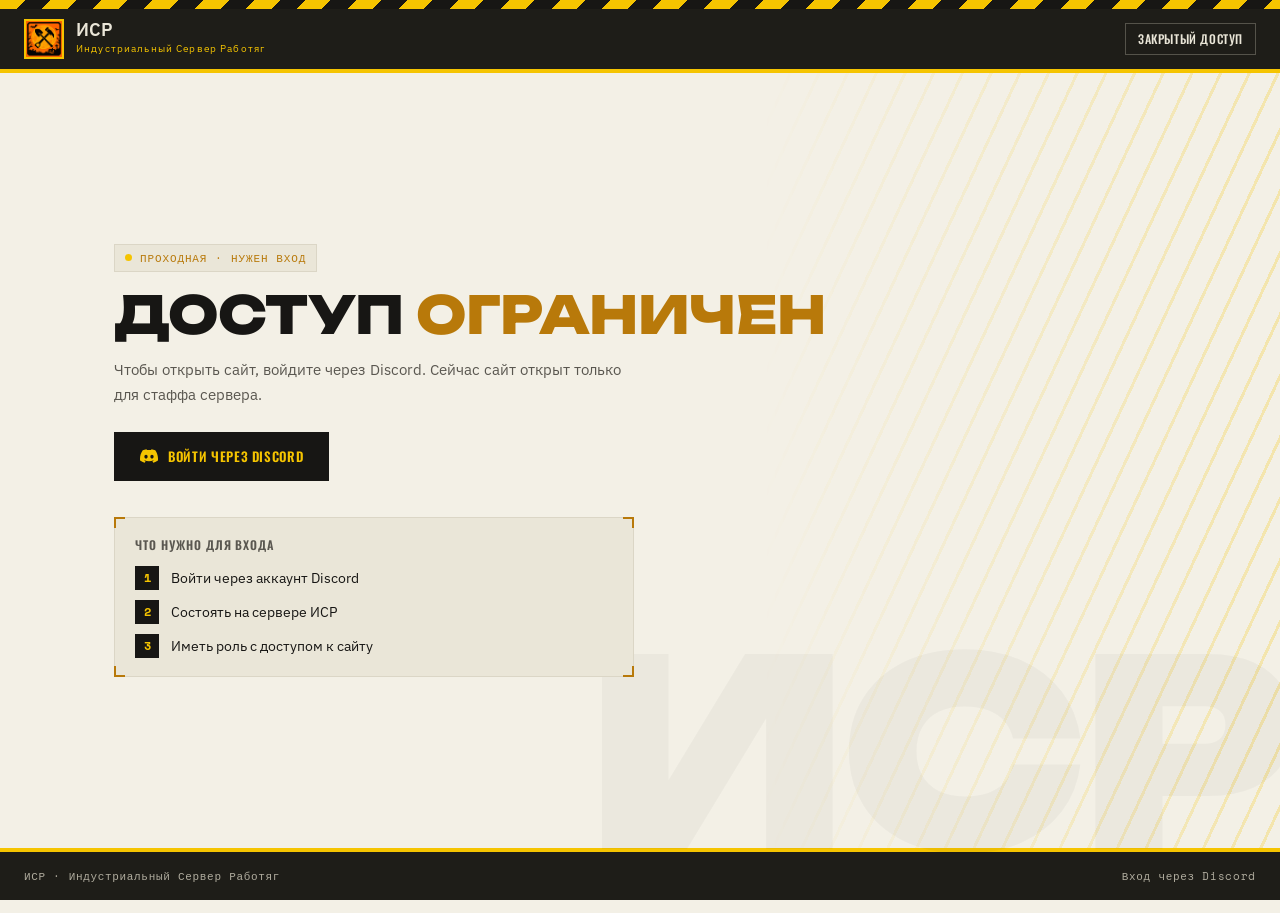
==== index.html @ e84e9414 "Add files via upload" ====
<!DOCTYPE html>
<html lang="ru">
<head>
<meta charset="UTF-8">
<script src="/isr-gate.js"></script> 
<meta name="viewport" content="width=device-width, initial-scale=1.0, maximum-scale=1.0">
<title>ИСР — Индустриальный Сервер Работяг</title>
<link id="favicon" rel="icon" type="image/png">
<link rel="icon" type="image/png" href="icon.png">
<meta name="description" content="ИСР — виртуальное государство в Discord: свои законы, ранги и круглосуточная модерация.">
<meta name="theme-color" content="#FFFF00">
<meta property="og:type" content="website">
<meta property="og:site_name" content="ИСР — Индустриальный Сервер Работяг">
<meta property="og:title" content="ИСР — Индустриальный Сервер Работяг">
<meta property="og:description" content="Виртуальное государство в Discord: свои законы, ранги и круглосуточная модерация.">
<meta property="og:image" content="https://isr.c6t.ru/og-image.png">
<meta property="og:image:width" content="1200">
<meta property="og:image:height" content="630">
<meta property="og:url" content="https://isr.c6t.ru/">
<meta property="og:locale" content="ru_RU">
<meta name="twitter:card" content="summary_large_image">
<meta name="twitter:title" content="ИСР — Индустриальный Сервер Работяг">
<meta name="twitter:description" content="Виртуальное государство в Discord: свои законы, ранги и круглосуточная модерация.">
<meta name="twitter:image" content="https://isr.c6t.ru/og-image.png">
<link rel="preconnect" href="https://fonts.googleapis.com">
<link rel="preconnect" href="https://fonts.gstatic.com" crossorigin>
<link href="https://fonts.googleapis.com/css2?family=Unbounded:wght@500;700;800;900&family=Oswald:wght@400;500;600;700&family=IBM+Plex+Sans:wght@400;500;600&family=Space+Mono:wght@400;700&display=swap" rel="stylesheet">
<link rel="stylesheet" href="/css/halloween.css">
<style>
:root {
  --paper: #F3F0E6;
  --paper-2: #EAE6D8;
  --ink: #171614;
  --ink-soft: #5A5750;
  --yellow: #F5C400;
  --yellow-deep: #B8790A;
  --steel: #1E1D18;
  --steel-2: #2B2A23;
  --line: #DBD6C6;
  --line-strong: #171614;
  --steel-text: #EAE6D8;
  --steel-text-dim: #B0AC9E;
  --accent: #F5C400;
  --accent-deep: #B8790A;
  --radius: 0px;
  --font-ui: 'IBM Plex Sans', sans-serif;
}

/* ===== CUSTOM SCROLLBAR ===== */
html {
  scrollbar-width: thin;
  scrollbar-color: var(--yellow) var(--paper-2);
}
::-webkit-scrollbar {
  width: 10px;
  height: 10px;
}
::-webkit-scrollbar-track {
  background: var(--paper-2);
}
::-webkit-scrollbar-thumb {
  background-color: var(--yellow);
  border: 2px solid var(--paper-2);
  border-radius: 999px;
}
::-webkit-scrollbar-thumb:hover {
  background-color: var(--yellow-deep);
}
::-webkit-scrollbar-corner {
  background: var(--paper-2);
}

/* ===== BUILT-IN THEMES ===== */
[data-theme="dark"] {
  --paper: #18170F;
  --paper-2: #211F16;
  --ink: #EDEAE0;
  --ink-soft: #A19C8F;
  --line: #33312A;
  --line-strong: #3D3A30;
}
[data-theme="midnight"] {
  --paper: #0D1117;
  --paper-2: #161B22;
  --ink: #E6EDF3;
  --ink-soft: #8B949E;
  --yellow: #58A6FF;
  --yellow-deep: #1F6FEB;
  --steel: #010409;
  --steel-2: #0D1117;
  --line: #21262D;
  --line-strong: #30363D;
  --steel-text: #E6EDF3;
  --steel-text-dim: #8B949E;
  --accent: #58A6FF;
  --accent-deep: #1F6FEB;
}
[data-theme="forest"] {
  --paper: #F0F4EE;
  --paper-2: #E3EBE0;
  --ink: #1C2B1A;
  --ink-soft: #4A6741;
  --yellow: #6BAE4F;
  --yellow-deep: #3D7A2E;
  --steel: #1C2B1A;
  --steel-2: #243522;
  --line: #C5D9BF;
  --line-strong: #1C2B1A;
  --steel-text: #E8F0E5;
  --steel-text-dim: #9AB892;
  --accent: #6BAE4F;
  --accent-deep: #3D7A2E;
}
[data-theme="rose"] {
  --paper: #FFF5F7;
  --paper-2: #FFE8ED;
  --ink: #2D1A1E;
  --ink-soft: #7A4A53;
  --yellow: #E8547A;
  --yellow-deep: #C0395A;
  --steel: #2D1A1E;
  --steel-2: #3D2228;
  --line: #F5C5CF;
  --line-strong: #2D1A1E;
  --steel-text: #FFE8ED;
  --steel-text-dim: #D4A0AA;
  --accent: #E8547A;
  --accent-deep: #C0395A;
}
[data-theme="slate"] {
  --paper: #F8F9FA;
  --paper-2: #E9ECEF;
  --ink: #212529;
  --ink-soft: #6C757D;
  --yellow: #6C63FF;
  --yellow-deep: #4B42D6;
  --steel: #212529;
  --steel-2: #343A40;
  --line: #DEE2E6;
  --line-strong: #212529;
  --steel-text: #F8F9FA;
  --steel-text-dim: #ADB5BD;
  --accent: #6C63FF;
  --accent-deep: #4B42D6;
}

* { box-sizing: border-box; }
html { scroll-behavior: smooth; }
body {
  margin: 0;
  background: var(--paper);
  color: var(--ink);
  font-family: var(--font-ui);
  -webkit-font-smoothing: antialiased;
  overflow-x: hidden;
  position: relative;
  transition: background-color .25s, color .25s;
}
body::after {
  content: "";
  position: fixed; inset: 0;
  z-index: -1; pointer-events: none;
  opacity: 0.05; mix-blend-mode: multiply;
  background-image: url("data:image/svg+xml,%3Csvg xmlns='http://www.w3.org/2000/svg' width='120' height='120'%3E%3Cfilter id='n'%3E%3CfeTurbulence type='fractalNoise' baseFrequency='0.85' numOctaves='2' stitchTiles='stitch'/%3E%3CfeColorMatrix type='saturate' values='0'/%3E%3C/filter%3E%3Crect width='100%25' height='100%25' filter='url(%23n)'/%3E%3C/svg%3E");
  background-size: 120px 120px;
}
#bgShapesLayer {
  position: fixed; inset: 0;
  z-index: -2; pointer-events: none;
  overflow: hidden;
}
#bgShapesLayer svg { position:absolute; inset:0; width:100%; height:100%; }
h1,h2,h3,.disp { font-family: 'Oswald', sans-serif; text-transform: uppercase; letter-spacing: .02em; margin: 0; }
.mono { font-family: 'Space Mono', monospace; }
.display-font { font-family: 'Unbounded', sans-serif !important; font-weight: 800; letter-spacing: -.01em; }
.ic { width:16px;height:16px;stroke:currentColor;fill:none;stroke-width:1.8;stroke-linecap:round;stroke-linejoin:round;vertical-align:-3px;flex-shrink:0; }
.ic-lg { width:22px;height:22px;vertical-align:-6px; }
.ic-sm { width:13px;height:13px;vertical-align:-2px;opacity:.85; }

/* ===== TRANSITIONS ===== */
header.top, .btn, .console-panel, .settings-panel, .chgroup, .staff-card, .law-row, .tl-item, .update-card, .ch-row {
  transition: background-color .25s, color .25s, border-color .25s;
}

/* ===== PROGRESS ===== */
.progress-track { position:fixed;top:0;left:0;right:0;height:3px;background:var(--paper-2);z-index:600; }
.progress-fill { height:100%;width:0%;background:var(--yellow-deep);transition:width .08s linear; }
body { padding-top: 3px; }
/* Футер всегда прижат к низу окна: на коротких страницах или при уменьшении масштаба
   браузера контент растягивается, а не оставляет пустоту под футером. */
body { display:flex; flex-direction:column; min-height:100vh; min-height:100dvh; }
body > main { flex:1 0 auto; width:100%; }
body > footer { flex-shrink:0; }

/* ===== STRIPE ===== */
.stripe { height:9px;background:repeating-linear-gradient(135deg,var(--yellow) 0 18px,var(--ink) 18px 36px); }

/* ===== HEADER ===== */
header.top {
  position: sticky; top: 0; z-index: 500;
  background: var(--steel);
  color: var(--steel-text);
  padding: 0 24px;
  display: flex;
  align-items: center;
  justify-content: space-between;
  gap: 16px;
  border-bottom: 4px solid var(--yellow);
  height: 64px;
}
.brand { display:flex;align-items:center;gap:12px;cursor:pointer;flex-shrink:0; }
.plate { width:40px;height:40px;border:2px solid var(--yellow);border-radius:var(--radius);overflow:hidden;flex-shrink:0;background:var(--ink); }
.plate img { width:100%;height:100%;object-fit:cover;display:block; }
.brand-text .name { font-size:18px;font-weight:600;line-height:1; }
.brand-text .sub { font-size:9.5px;color:var(--yellow);letter-spacing:.12em;margin-top:3px; }

.top-right { display:flex;align-items:center;gap:12px;flex-shrink:0; }
@media (max-width:1500px) and (min-width:769px) {
  header.top { padding:0 14px; gap:10px; }
  .top-right { gap:8px; }
  header.top nav.tabs { gap:0; }
  header.top nav.tabs button { padding:8px 6px; letter-spacing:.02em; font-size:11px; }
  header.top nav.tabs button::after { left:6px; right:6px; }
  header.top .btn-join-top { padding:9px 10px; }
}
@media (max-width:1330px) and (min-width:769px) {
  header.top .brand-text .sub { display:none; }
}
@media (max-width:1120px) and (min-width:769px) {
  header.top nav.tabs button { padding:8px 5px; font-size:11px; letter-spacing:.02em; }
  header.top .gear-btn, header.top .more-dropdown { display:none; }
}

nav.tabs { display:flex;gap:2px; }
nav.tabs button {
  position: relative;
  font-family: 'Oswald', sans-serif; text-transform: uppercase; letter-spacing: .05em;
  font-size: 12px; font-weight: 500;
  background: transparent; border: none;
  color: var(--steel-text-dim);
  padding: 8px 10px; cursor: pointer;
  transition: color .15s; white-space: nowrap;
}
nav.tabs button::after {
  content:"";position:absolute;left:10px;right:10px;bottom:2px;height:2px;
  background:var(--yellow);transform:scaleX(0);transform-origin:left;transition:transform .2s ease;
}
nav.tabs button:hover { color:var(--steel-text); }
nav.tabs button:hover::after { transform:scaleX(.4); }
nav.tabs button.active { color:var(--yellow); }
nav.tabs button.active::after { transform:scaleX(1); }

.btn-join-top {
  position:relative;
  font-family:'Oswald',sans-serif;text-transform:uppercase;letter-spacing:.05em;
  font-weight:600;font-size:12px;
  padding:9px 16px;
  background:var(--yellow);color:var(--ink);
  border:2px solid var(--yellow);text-decoration:none;
  white-space:nowrap;overflow:hidden;isolation:isolate;
  transition:color .18s;border-radius:var(--radius);
  flex-shrink:0;
}
.btn-join-top::before {
  content:"";position:absolute;inset:0;
  background:repeating-linear-gradient(135deg,var(--ink) 0 8px,var(--steel-2) 8px 16px);
  transform:translateX(-105%);transition:transform .25s ease;z-index:-1;
}
.btn-join-top:hover { color:var(--yellow); }
.btn-join-top:hover::before { transform:translateX(0); }

.btn-boosty {
  position:relative;
  display:inline-flex;align-items:center;gap:6px;
  font-family:'Oswald',sans-serif;text-transform:uppercase;letter-spacing:.05em;
  font-weight:600;font-size:12px;
  padding:9px 16px;
  background:#F5820A;color:#fff;
  border:2px solid #F5820A;text-decoration:none;
  white-space:nowrap;overflow:hidden;isolation:isolate;
  transition:color .18s,background .18s,border-color .18s;border-radius:var(--radius);
  flex-shrink:0;
}
.btn-boosty:hover { background:#D46E08;border-color:#D46E08; }

/* ===== MOBILE NAV BOTTOM ===== */
.mobile-bottom-nav {
  display: none;
  position: fixed;
  bottom: 0; left: 0; right: 0;
  z-index: 499;
  background: var(--steel);
  border-top: 2px solid var(--yellow);
  padding: 6px 0 max(6px, env(safe-area-inset-bottom));
  flex-direction: row;
  justify-content: space-around;
  align-items: center;
}
.mob-nav-btn {
  display: flex; flex-direction: column; align-items: center; gap: 3px;
  background: transparent; border: none;
  color: var(--steel-text-dim);
  cursor: pointer; padding: 6px 8px;
  font-family: 'Oswald', sans-serif; font-size: 9px; text-transform: uppercase;
  letter-spacing: .04em; transition: color .15s;
  flex: 1; min-width: 0;
}
.mob-nav-btn.active { color: var(--yellow); }
.mob-nav-btn svg { width:20px;height:20px;stroke:currentColor;fill:none;stroke-width:1.8;stroke-linecap:round;stroke-linejoin:round; }

/* ===== MOBILE MENU OVERLAY ===== */
.mobile-menu-overlay {
  display: none;
  position: fixed; inset: 0;
  background: rgba(0,0,0,0.7);
  z-index: 498;
  backdrop-filter: blur(4px);
}
.mobile-menu-overlay.open { display: block; }
.mobile-menu-panel {
  position: fixed;
  bottom: 0; left: 0; right: 0;
  background: var(--steel);
  border-top: 3px solid var(--yellow);
  border-radius: 16px 16px 0 0;
  padding: 12px 0 max(72px, calc(52px + env(safe-area-inset-bottom)));
  z-index: 501;
  transform: translateY(100%);
  transition: transform .3s cubic-bezier(.4,0,.2,1);
  max-height: 85vh;
  max-height: 85dvh;
  overflow-y: auto;
  -webkit-overflow-scrolling: touch;
}
.mobile-menu-panel::-webkit-scrollbar { width: 6px; }
.mobile-menu-panel::-webkit-scrollbar-thumb { background: rgba(255,255,255,.15); border-radius: 3px; }
.mobile-menu-panel.open { transform: translateY(0); }
.mob-menu-handle {
  width: 40px; height: 4px; background: var(--steel-text-dim);
  border-radius: 2px; margin: 0 auto 16px;
  opacity: .4;
  position: sticky; top: 0;
}
.mob-menu-item {
  display: flex; align-items: center; gap: 14px;
  padding: 14px 24px;
  background: transparent; border: none;
  color: var(--steel-text-dim);
  font-family: 'Oswald', sans-serif; font-size: 15px; text-transform: uppercase;
  letter-spacing: .05em; width: 100%; text-align: left;
  cursor: pointer; transition: color .15s, background .15s;
  border-bottom: 1px solid rgba(255,255,255,.06);
}
.mob-menu-item:last-child { border-bottom: none; }
.mob-menu-item:hover, .mob-menu-item.active { color: var(--yellow); background: rgba(255,255,255,.04); }
.mob-menu-item svg { width:18px;height:18px;stroke:currentColor;fill:none;stroke-width:1.8;stroke-linecap:round;stroke-linejoin:round; flex-shrink:0; }

.burger {
  display:none;flex-direction:column;gap:5px;
  background:transparent;border:none;cursor:pointer;padding:8px;
  color: var(--steel-text-dim);
}
.burger span { width:22px;height:2px;background:currentColor;display:block;transition:.2s; }

/* ===== MAIN ===== */
main { max-width:1080px;margin:0 auto;padding:0 24px 100px; }
.page { display:none;position:relative;z-index:0; }
.page.active { display:block;animation:fade .3s ease; }
.page-watermark {
  position:absolute;top:30px;right:-36px;width:320px;height:320px;
  stroke:currentColor;color:var(--ink);fill:none;stroke-width:.35;
  opacity:.04;z-index:-1;pointer-events:none;
}
@keyframes fade { from{opacity:0;transform:translateY(8px)}to{opacity:1;transform:translateY(0)} }

/* ===== REVEAL ===== */
.reveal { opacity:0;transform:translateY(18px);transition:opacity .55s ease,transform .55s ease; }
.reveal.in-view { opacity:1;transform:translateY(0); }

/* ===== HERO ===== */
.hero {
  position:relative;padding:60px 0 40px;
  border-bottom:1px solid var(--line);
  overflow:hidden;
}
.hero::before {
  content:"";position:absolute;top:-9px;right:-24px;
  width:46vw;max-width:500px;height:170%;
  background:repeating-linear-gradient(115deg,var(--yellow) 0 3px,transparent 3px 26px);
  opacity:.25;
  -webkit-mask-image:linear-gradient(to left,black,transparent);
  mask-image:linear-gradient(to left,black,transparent);
  pointer-events:none;z-index:0;
}
.hero > * { position:relative;z-index:1; }
.hero::after {
  content:"ИСР";position:absolute;right:-10px;bottom:-42px;
  font-family:'Unbounded',sans-serif;font-weight:900;
  font-size:min(22vw,260px);line-height:1;letter-spacing:-.03em;
  color:var(--ink);opacity:.025;z-index:0;pointer-events:none;
}
.corner-marks { position:relative; }
.corner-marks::before {
  content:"";position:absolute;inset:-1px;pointer-events:none;
  background:
    linear-gradient(var(--yellow-deep),var(--yellow-deep)) top left/11px 2px no-repeat,
    linear-gradient(var(--yellow-deep),var(--yellow-deep)) top left/2px 11px no-repeat,
    linear-gradient(var(--yellow-deep),var(--yellow-deep)) top right/11px 2px no-repeat,
    linear-gradient(var(--yellow-deep),var(--yellow-deep)) top right/2px 11px no-repeat,
    linear-gradient(var(--yellow-deep),var(--yellow-deep)) bottom left/11px 2px no-repeat,
    linear-gradient(var(--yellow-deep),var(--yellow-deep)) bottom left/2px 11px no-repeat,
    linear-gradient(var(--yellow-deep),var(--yellow-deep)) bottom right/11px 2px no-repeat,
    linear-gradient(var(--yellow-deep),var(--yellow-deep)) bottom right/2px 11px no-repeat;
}
.eyebrow {
  display:inline-flex;align-items:center;gap:8px;
  font-family:'Space Mono',monospace;font-size:11px;letter-spacing:.08em;
  color:var(--yellow-deep);background:var(--paper-2);
  border:1px solid var(--line);padding:5px 10px;margin-bottom:16px;
  border-radius:var(--radius);
}
.eyebrow .dot { width:7px;height:7px;background:var(--yellow);border-radius:50%;animation:pulse 1.8s ease-in-out infinite; }
@keyframes pulse{0%,100%{opacity:1}50%{opacity:.3}}
.hero h1 { font-size:clamp(26px,7vw,60px);line-height:1.02;font-weight:700;color:var(--ink);overflow-wrap:break-word;word-break:break-word;hyphens:auto;max-width:100%; }
.hero h1 span { color:var(--yellow-deep); }
.hero p.lead { font-size:15px;color:var(--ink-soft);max-width:520px;margin:16px 0 24px;line-height:1.65; }
.cta-row { display:flex;gap:12px;flex-wrap:wrap;align-items:center; }
.btn {
  position:relative;font-family:'Oswald',sans-serif;text-transform:uppercase;
  letter-spacing:.05em;font-weight:600;font-size:13px;padding:13px 24px;
  border:2px solid var(--ink);cursor:pointer;text-decoration:none;
  display:inline-block;overflow:hidden;isolation:isolate;
  transition:color .18s,background .18s;border-radius:var(--radius);
}
.btn:active { transform:scale(.98); }
.btn-primary { background:var(--ink);color:var(--yellow); }
.btn-primary::before {
  content:"";position:absolute;inset:0;background:var(--yellow);
  transform:translateY(105%);transition:transform .22s ease;z-index:-1;
}
.btn-primary:hover { color:var(--ink); }
.btn-primary:hover::before { transform:translateY(0); }
.btn-ghost { background:transparent;color:var(--ink); }
.btn-ghost:hover { background:var(--ink);color:var(--paper); }

/* ===== DISCORD LIVE ===== */
.discord-live {
  display:inline-flex;align-items:center;gap:9px;margin-top:18px;
  font-family:'Space Mono',monospace;font-size:12px;color:var(--ink-soft);
  border:1px solid var(--line);background:var(--paper-2);padding:7px 12px;
  border-radius:var(--radius);
}
.live-dot { width:8px;height:8px;border-radius:50%;background:#8b897e;flex-shrink:0; }
.live-dot.on { background:#3BA55D;animation:pulse 1.8s ease-in-out infinite; }

/* ===== FLOORBAR ===== */
.floorbar {
  display:grid;grid-template-columns:repeat(4,1fr);
  border:1px solid var(--line-strong);margin-top:44px;
  border-radius:var(--radius);overflow:hidden;
}
.floorbar div { padding:18px 16px;border-right:1px solid var(--line-strong);transition:background .2s; }
.floorbar div:hover { background:var(--paper-2); }
.floorbar div:last-child { border-right:none; }
.floorbar .num { font-family:'Oswald',sans-serif;font-size:26px;font-weight:600;display:flex;align-items:center;gap:8px; }
.floorbar .lbl { font-size:11px;color:var(--ink-soft);text-transform:uppercase;letter-spacing:.06em;margin-top:4px; }

/* ===== VIDEO BLOCK ===== */
.video-block { margin-top:44px; }
.video-block .eyebrow { margin-bottom:14px; }
.video-frame {
  position:relative;width:100%;padding-top:56.25%;
  border:1px solid var(--line-strong);border-radius:var(--radius);overflow:hidden;
  background:var(--steel);
}
.video-frame iframe {
  position:absolute;inset:0;width:100%;height:100%;border:0;
}

/* ===== ABOUT ===== */
.about { padding:48px 0;border-bottom:1px solid var(--line);display:grid;grid-template-columns:1.1fr 1fr;gap:44px; }
.about h2 { font-size:23px;margin-bottom:14px; }
.about p { color:var(--ink-soft);line-height:1.7;font-size:14px;margin:0 0 10px; }
.checklist { list-style:none;padding:0;margin:0; }
.checklist li {
  display:flex;gap:12px;padding:12px 0;border-top:1px solid var(--line);
  font-size:13px;color:var(--ink-soft);transition:padding-left .18s,color .18s;
}
.checklist li:hover { padding-left:6px;color:var(--ink); }
.checklist li:first-child { border-top:none; }
.checklist b { color:var(--yellow-deep);font-weight:700;min-width:26px;font-family:'Space Mono',monospace; }

/* ===== SECTION HEAD ===== */
.section-head { padding:48px 0 26px; }
.section-head .eyebrow { margin-bottom:14px; }
.section-head h2 { font-size:clamp(26px,4vw,40px); }
.section-head p { color:var(--ink-soft);max-width:580px;margin-top:12px;font-size:14px;line-height:1.6; }

/* ===== TIMELINE ===== */
.tl-item {
  display:grid;grid-template-columns:130px 1fr;gap:20px;
  border-top:1px solid var(--line);padding:22px 0;
}
.tl-item:hover { background:rgba(245,196,0,.06); }
.tl-item:last-child { border-bottom:1px solid var(--line); }
.tl-date { font-family:'Space Mono',monospace;font-size:12px;color:var(--yellow-deep);font-weight:700; }
.tl-item h3 { font-size:16px;font-weight:600;text-transform:none;margin-bottom:6px; }
.tl-item p { font-size:13px;color:var(--ink-soft);line-height:1.7;margin:0; }

/* ===== LAWS ===== */
.law-search-wrap { position:relative;margin:24px 0 6px; }
.law-search-wrap .ic { position:absolute;left:12px;top:50%;transform:translateY(-50%);color:var(--ink-soft); }
.law-search-input {
  width:100%;padding:12px 12px 12px 38px;
  font-family:'Space Mono',monospace;font-size:13px;
  border:1px solid var(--line-strong);background:var(--paper);color:var(--ink);
  border-radius:var(--radius);
}
.law-search-input:focus { outline:none;border-color:var(--yellow-deep); }
.law-search-input::placeholder { color:var(--ink-soft);opacity:.7; }
.law-search-status { font-family:'Space Mono',monospace;font-size:11px;color:var(--ink-soft);margin:6px 2px 0;display:none; }
.codex-desig {
  border:1px solid var(--line-strong);padding:18px 20px;margin:26px 0 36px;
  background:var(--paper-2);border-radius:var(--radius);
}
.codex-desig .t { font-family:'Space Mono',monospace;font-size:12px;font-weight:700;color:var(--ink);margin-bottom:8px; }
.codex-desig ul { list-style:none;margin:0;padding:0;display:grid;grid-template-columns:repeat(auto-fit,minmax(200px,1fr));gap:4px 16px; }
.codex-desig li { font-family:'Space Mono',monospace;font-size:12px;color:var(--ink-soft); }
.codex-desig li b { color:var(--yellow-deep); }
details.codex { border:1px solid var(--line-strong);margin-bottom:12px;transition:border-color .2s;border-radius:var(--radius);overflow:hidden; }
details.codex[open] { border-color:var(--yellow-deep); }
details.codex summary {
  list-style:none;cursor:pointer;padding:16px 20px;
  display:flex;align-items:center;justify-content:space-between;
  background:var(--ink);color:var(--yellow);transition:background .15s;
}
details.codex summary:hover { background:var(--steel-2); }
details.codex summary::-webkit-details-marker { display:none; }
details.codex summary .cx-name { font-family:'Oswald',sans-serif;font-size:15px;letter-spacing:.03em;text-transform:uppercase;font-weight:600; }
details.codex summary .cx-abbr { display:flex;align-items:center;gap:8px;font-family:'Space Mono',monospace;font-size:11px;color:var(--paper-2); }
details.codex summary .chevron { transition:transform .2s;font-family:'Space Mono',monospace;font-size:14px; }
details.codex[open] summary .chevron { transform:rotate(45deg); }
.cx-body { padding:6px 20px 10px; }
.cx-group { padding:14px 0;border-top:1px solid var(--line); }
.cx-group:first-child { border-top:none; }
.cx-group-title { font-family:'Oswald',sans-serif;font-size:12px;letter-spacing:.05em;text-transform:uppercase;color:var(--ink-soft);margin-bottom:8px; }
.law-row { display:grid;grid-template-columns:170px 1fr;gap:12px;padding:7px 8px;font-size:13px;line-height:1.6;transition:background .15s;border-radius:var(--radius); }
.law-row:hover { background:var(--paper-2); }
.law-row .code { font-family:'Space Mono',monospace;color:var(--yellow-deep);font-weight:700;white-space:nowrap; }
.law-row .txt { color:var(--ink-soft); }
.cx-meta { font-family:'Space Mono',monospace;font-size:11px;color:var(--ink-soft);opacity:.8;padding:12px 0 6px;border-top:1px solid var(--line);margin-top:4px; }

/* ===== STAFF ===== */
.staff-grid { display:grid;grid-template-columns:repeat(auto-fit,minmax(220px,1fr));gap:1px;background:var(--line-strong);border:1px solid var(--line-strong);margin-top:10px;border-radius:var(--radius);overflow:hidden; }
.staff-card { background:var(--paper);padding:22px;transition:background .18s,transform .18s; }
.staff-card:hover { background:var(--paper-2);transform:translateY(-2px); }
.staff-top { display:flex;align-items:center;gap:12px;margin-bottom:4px; }
.staff-avatar { width:44px;height:44px;border-radius:var(--radius);display:flex;align-items:center;justify-content:center;font-family:'Oswald',sans-serif;font-weight:600;font-size:15px;flex-shrink:0; }
.staff-rank { display:inline-block;font-family:'Space Mono',monospace;font-size:10px;text-transform:uppercase;letter-spacing:.06em;background:var(--yellow);color:var(--ink);padding:3px 7px;margin-top:12px;border-radius:var(--radius); }
.staff-card h3 { font-size:17px;font-weight:600;text-transform:none; }

/* ===== SUPPORT / SPONSORS ===== */
.support-tiers { display:flex;flex-direction:column;gap:36px;margin-top:10px; }
.support-tier-head { display:flex;align-items:center;gap:10px;margin-bottom:14px; }
.support-tier-head .tier-icon { width:26px;height:26px;flex-shrink:0;display:flex;align-items:center;justify-content:center;border-radius:50%; }
.support-tier-head h3 { font-family:'Oswald',sans-serif;font-size:15px;letter-spacing:.05em;text-transform:uppercase;font-weight:600; }
.support-tier-head .tier-count { font-family:'Space Mono',monospace;font-size:11px;color:var(--ink-soft);margin-left:auto; }
.support-grid { display:grid;grid-template-columns:repeat(auto-fit,minmax(200px,1fr));gap:14px; }

.support-card { position:relative;background:var(--paper);border:1px solid var(--line-strong);border-radius:var(--radius);padding:18px;display:flex;align-items:center;gap:12px;transition:transform .18s,box-shadow .18s,border-color .18s;overflow:hidden; }
.support-card:hover { transform:translateY(-3px); }
.support-avatar { width:42px;height:42px;border-radius:50%;flex-shrink:0;display:flex;align-items:center;justify-content:center;font-family:'Oswald',sans-serif;font-weight:600;font-size:14px;background:var(--paper-2);color:var(--ink);overflow:hidden; }
.support-avatar img { width:100%;height:100%;object-fit:cover;border-radius:50%; }
.support-name { font-size:14px;font-weight:600;line-height:1.3; }
.support-note { font-size:11.5px;color:var(--ink-soft);margin-top:2px;line-height:1.4; }

/* Standart tier: тихо и скромно */
.support-card.tier-standart { border-color:var(--line); }

/* Super tier: чуть заметнее, акцентная рамка */
.support-card.tier-super { border:1.5px solid var(--yellow-deep); background:var(--paper-2); }
.support-card.tier-super .support-avatar { background:var(--yellow-deep);color:var(--paper); }

/* Premium tier: крупнее, золотое сияние, лёгкая анимация */
.support-card.tier-premium {
  border:2px solid var(--yellow);
  background:linear-gradient(135deg,var(--paper) 0%,var(--paper-2) 100%);
  padding:22px;
  box-shadow:0 0 0 3px rgba(245,196,0,.08),0 10px 30px rgba(0,0,0,.12);
}
.support-card.tier-premium::before {
  content:"";position:absolute;inset:0;pointer-events:none;
  background:linear-gradient(115deg,transparent 30%,rgba(245,196,0,.16) 45%,transparent 60%);
  background-size:220% 220%;
  animation:premiumShine 5s ease-in-out infinite;
}
@keyframes premiumShine { 0%,100% { background-position:120% 0; } 50% { background-position:-20% 100%; } }
.support-card.tier-premium .support-avatar { width:50px;height:50px;font-size:16px;background:var(--yellow);color:var(--ink);box-shadow:0 0 0 3px var(--paper),0 0 0 4px var(--yellow-deep); }
.support-card.tier-premium .support-name { font-size:15.5px; }
.support-card.tier-premium .tier-star { position:absolute;top:10px;right:12px;color:var(--yellow-deep);opacity:.55; }

@media (max-width:640px){
  .support-grid { grid-template-columns:1fr 1fr; }
}

/* ===== GALLERY ===== */
.gallery-grid { display:grid;grid-template-columns:repeat(auto-fill,minmax(220px,1fr));gap:14px;margin-top:10px; }
.gallery-item {
  position:relative;border:1px solid var(--line-strong);border-radius:var(--radius);
  overflow:hidden;cursor:pointer;background:var(--paper-2);aspect-ratio:4/3;
  transition:transform .18s,box-shadow .18s;
}
.gallery-item:hover { transform:translateY(-3px);box-shadow:0 10px 24px rgba(0,0,0,.15); }
.gallery-item img { width:100%;height:100%;object-fit:cover;display:block; }
.gallery-item::after {
  content:"";position:absolute;inset:0;
  background:linear-gradient(to top,rgba(0,0,0,.35),transparent 40%);
  opacity:0;transition:opacity .18s;
}
.gallery-item:hover::after { opacity:1; }

.lightbox-overlay {
  display:none;position:fixed;inset:0;z-index:9999;
  background:rgba(10,9,7,.9);align-items:center;justify-content:center;padding:24px;
}
.lightbox-overlay.open { display:flex; }
.lightbox-img { max-width:92vw;max-height:88vh;border:2px solid var(--yellow);border-radius:var(--radius);object-fit:contain; }
.lightbox-close { position:absolute;top:18px;right:22px;background:var(--ink);color:var(--yellow);border:2px solid var(--yellow);width:40px;height:40px;border-radius:50%;font-size:20px;cursor:pointer;display:flex;align-items:center;justify-content:center; }
.lightbox-nav { position:absolute;top:50%;transform:translateY(-50%);background:var(--ink);color:var(--yellow);border:2px solid var(--yellow);width:44px;height:44px;border-radius:50%;font-size:20px;cursor:pointer;display:flex;align-items:center;justify-content:center; }
.lightbox-prev { left:18px; }
.lightbox-next { right:18px; }
@media (max-width:640px){
  .lightbox-nav { width:36px;height:36px;font-size:16px; }
  .lightbox-close { width:34px;height:34px;top:10px;right:10px; }
}

/* ===== CHANNELS ===== */
.chgroup { border:1px solid var(--line-strong);margin-bottom:12px;border-radius:var(--radius);overflow:hidden; }
.chgroup-head { background:var(--ink);color:var(--yellow);padding:14px 20px;font-family:'Oswald',sans-serif;font-size:14px;letter-spacing:.04em;text-transform:uppercase;font-weight:600;display:flex;align-items:center;gap:8px; }
.chgroup-head .idx { font-family:'Space Mono',monospace;font-size:10px;color:var(--paper-2);border:1px solid var(--paper-2);padding:2px 5px; }
.chgroup-count { margin-left:auto;font-family:'Space Mono',monospace;font-size:10px;color:var(--paper-2);opacity:.7; }
.chgroup-desc { padding:10px 20px 0;font-size:13px;color:var(--ink-soft); }
.ch-row { display:grid;grid-template-columns:200px 1fr;gap:12px;padding:11px 20px;border-top:1px solid var(--line);font-size:13px;transition:background .15s; }
.ch-row:hover { background:var(--paper-2); }
.ch-row:first-of-type { border-top:none;margin-top:12px; }
.ch-row .ch-name { display:flex;align-items:center;gap:7px;font-family:'Space Mono',monospace;color:var(--yellow-deep);font-weight:700; }
.ch-row .ch-desc { color:var(--ink-soft);line-height:1.6; }
.chgroup-body { padding-bottom:14px; }
.chgroup-chips { display:flex;flex-wrap:wrap;gap:8px;padding:12px 20px 18px; }
.ch-chip { display:inline-flex;align-items:center;gap:6px;background:var(--paper-2);border:1px solid var(--line-strong);padding:7px 11px;font-family:'Space Mono',monospace;font-size:12px;color:var(--ink-soft);transition:background .15s,color .15s,border-color .15s;border-radius:var(--radius); }
.ch-chip:hover { background:var(--ink);color:var(--yellow);border-color:var(--ink); }

/* ===== UPDATES ===== */
.update-state { font-family:'Space Mono',monospace;font-size:13px;color:var(--ink-soft);padding:28px 0;text-align:center;border:1px dashed var(--line);border-radius:var(--radius); }
.update-card { display:grid;grid-template-columns:140px 1fr;gap:20px;border-top:1px solid var(--line);padding:22px 0;transition:background .18s; }
.update-card:hover { background:rgba(245,196,0,.06); }
.update-card:first-child { border-top:none; }
.update-card:last-child { border-bottom:1px solid var(--line); }
.update-date { font-family:'Space Mono',monospace;font-size:12px;color:var(--yellow-deep);font-weight:700; }
.update-tag { display:inline-block;font-family:'Space Mono',monospace;font-size:10px;text-transform:uppercase;letter-spacing:.06em;background:var(--yellow);color:var(--ink);padding:2px 7px;margin-bottom:8px;border-radius:var(--radius); }
.update-card h3 { font-size:16px;font-weight:600;text-transform:none;margin-bottom:6px; }
.update-card p { font-size:13px;color:var(--ink-soft);line-height:1.7;margin:0;white-space:pre-line; }

/* ===== FOOTER ===== */
footer { background:var(--steel);color:var(--steel-text-dim);padding:40px 24px 0; }
.footer-top { display:flex;justify-content:space-between;align-items:flex-start;flex-wrap:wrap;gap:24px;padding-bottom:30px;border-bottom:1px solid var(--steel-2); }
.footer-brand { display:flex;align-items:center;gap:12px; }
.footer-logo { width:40px;height:40px;border:2px solid var(--yellow);border-radius:var(--radius);overflow:hidden;flex-shrink:0; }
.footer-logo img { width:100%;height:100%;object-fit:cover;display:block; }
.f-brand { font-family:'Oswald',sans-serif;color:var(--steel-text);font-weight:600;letter-spacing:.05em;font-size:14px; }
.f-note { font-family:'Space Mono',monospace;font-size:10.5px;color:#8b897e;margin-top:3px; }
.footer-links { display:flex;gap:20px;flex-wrap:wrap; }
.footer-links button { background:transparent;border:none;color:var(--steel-text-dim);font-family:'Oswald',sans-serif;text-transform:uppercase;letter-spacing:.04em;font-size:12px;cursor:pointer;padding:0;transition:color .15s; }
.footer-links button:hover { color:var(--yellow); }
.footer-bottom { display:flex;justify-content:space-between;align-items:center;flex-wrap:wrap;gap:8px;padding:18px 0;font-family:'Space Mono',monospace;font-size:10px;color:#7d7b71; }

/* ===== SCROLL TOP ===== */
.scroll-top { position:fixed;right:20px;bottom:80px;width:44px;height:44px;background:var(--ink);color:var(--yellow);border:2px solid var(--yellow);cursor:pointer;display:flex;align-items:center;justify-content:center;z-index:400;opacity:0;transform:translateY(12px);pointer-events:none;transition:opacity .25s ease,transform .25s ease,background .15s;border-radius:var(--radius); }
.scroll-top.show { opacity:1;transform:translateY(0);pointer-events:auto; }
.scroll-top:hover { background:var(--yellow);color:var(--ink); }

/* ===== TOASTS ===== */
.toast-stack { position:fixed;left:50%;bottom:80px;transform:translateX(-50%);display:flex;flex-direction:column;gap:8px;z-index:10000;pointer-events:none;align-items:center; }
.toast { background:var(--ink);color:var(--yellow);border:1px solid var(--yellow);font-family:'Space Mono',monospace;font-size:12px;padding:9px 16px;white-space:nowrap;opacity:0;transform:translateY(10px);transition:opacity .25s ease,transform .25s ease;border-radius:var(--radius); }
.toast.show { opacity:1;transform:translateY(0); }

/* ===== CONSOLE ===== */
.console-overlay { position:fixed;inset:0;background:rgba(10,9,7,.82);display:none;align-items:center;justify-content:center;z-index:9999;padding:16px; }
.console-panel { width:min(580px,96vw);height:min(75vh,500px);background:var(--steel);border:2px solid var(--yellow);font-family:'Space Mono',monospace;color:var(--yellow);display:flex;flex-direction:column;position:relative;overflow:hidden;box-shadow:0 0 0 4px rgba(245,196,0,.08),0 20px 60px rgba(0,0,0,.5);animation:consoleIn .18s ease;border-radius:var(--radius); }
@keyframes consoleIn{from{opacity:0;transform:scale(.97)}to{opacity:1;transform:scale(1)}}
.console-scanlines { position:absolute;inset:0;pointer-events:none;z-index:2;background:repeating-linear-gradient(to bottom,rgba(0,0,0,.09) 0 1px,transparent 1px 3px);mix-blend-mode:multiply; }
.console-header { display:flex;align-items:center;justify-content:space-between;padding:11px 14px;border-bottom:1px solid var(--steel-2);flex-shrink:0; }
.console-title { font-size:11px;letter-spacing:.06em;display:flex;align-items:center;gap:8px; }
.console-close { background:transparent;border:none;color:var(--yellow);font-size:20px;line-height:1;cursor:pointer;padding:0 4px; }
.console-output { flex:1;overflow-y:auto;padding:14px;font-size:12px;line-height:1.75; }
.console-output::-webkit-scrollbar { width:6px; }
.console-output::-webkit-scrollbar-thumb { background:var(--steel-2); }
.cline { white-space:pre-wrap;word-break:break-word;margin-bottom:2px; }
.cline.sys { color:var(--steel-text-dim);opacity:.85; }
.cline.cmd { color:var(--steel-text);opacity:.9; }
.cline.cmd::before { content:"work@isr:~$ ";color:var(--yellow-deep); }
.cline.resp { color:var(--yellow);text-shadow:0 0 6px rgba(245,196,0,.25); }
.cline.err { color:#e06b5a; }
.cline.ok { color:#8fd18f; }
.console-input-row { display:flex;align-items:center;gap:8px;padding:10px 14px;border-top:1px solid var(--steel-2);flex-shrink:0; }
.console-prompt { color:var(--yellow-deep);font-size:12px;white-space:nowrap; }
.console-input { flex:1;background:transparent;border:none;outline:none;font-family:'Space Mono',monospace;font-size:12px;color:var(--steel-text);caret-color:var(--yellow); }
.console-input::placeholder { color:var(--steel-text-dim);opacity:.4; }

/* ===== SETTINGS PANEL ===== */
.settings-overlay { position:fixed;inset:0;background:rgba(10,9,7,.72);display:none;align-items:center;justify-content:center;z-index:9999;padding:16px; }
.settings-panel {
  width: min(640px, 96vw);
  max-height: 90vh;
  background: var(--paper);
  border: 2px solid var(--ink);
  display: flex;
  flex-direction: column;
  border-radius: var(--radius);
  overflow: hidden;
}
.settings-header { display:flex;align-items:center;justify-content:space-between;padding:18px 20px;border-bottom:1px solid var(--line);flex-shrink:0; }
.settings-title { font-family:'Oswald',sans-serif;text-transform:uppercase;letter-spacing:.05em;font-weight:600;font-size:15px; }
.settings-close { background:transparent;border:none;color:var(--ink);font-size:20px;cursor:pointer;padding:0 4px; }
.settings-body { overflow-y:auto;padding:20px;flex:1; }
.settings-body::-webkit-scrollbar { width:6px; }
.settings-body::-webkit-scrollbar-thumb { background:var(--line-strong);border-radius:3px; }

.settings-tabs { display:flex;gap:0;border-bottom:2px solid var(--line);margin-bottom:20px; }
.stab { background:transparent;border:none;font-family:'Oswald',sans-serif;text-transform:uppercase;letter-spacing:.04em;font-size:12px;padding:10px 16px;cursor:pointer;color:var(--ink-soft);border-bottom:2px solid transparent;margin-bottom:-2px;transition:color .15s,border-color .15s; }
.stab.active { color:var(--yellow-deep);border-bottom-color:var(--yellow-deep); }
.stab:hover { color:var(--ink); }

.stab-panel { display:none; }
.stab-panel.active { display:block; }

.sg-label { font-family:'Space Mono',monospace;font-size:10px;letter-spacing:.07em;text-transform:uppercase;color:var(--ink-soft);margin:16px 0 8px; }
.sg-label:first-child { margin-top:0; }

/* Preset grid */
.theme-presets { display:grid;grid-template-columns:repeat(auto-fill,minmax(100px,1fr));gap:8px;margin-bottom:4px; }
.theme-preset {
  display:flex;flex-direction:column;align-items:center;gap:6px;
  padding:10px 6px;border:2px solid var(--line);cursor:pointer;
  background:var(--paper-2);transition:border-color .15s,transform .15s;
  border-radius:var(--radius);
}
.theme-preset:hover { border-color:var(--yellow-deep);transform:translateY(-2px); }
.theme-preset.active { border-color:var(--yellow-deep);background:var(--paper); }
.theme-preset .preview { width:48px;height:32px;border-radius:4px;border:1px solid rgba(0,0,0,.1);overflow:hidden;position:relative; }
.theme-preset .preview-bg { position:absolute;inset:0; }
.theme-preset .preview-accent { position:absolute;bottom:0;left:0;right:0;height:8px; }
.theme-preset .preview-text { position:absolute;top:4px;left:4px;width:24px;height:3px;border-radius:1px; }
.theme-preset .pname { font-family:'Space Mono',monospace;font-size:10px;color:var(--ink-soft);text-align:center; }

/* Seg group */
.seg-group { display:flex;border:1px solid var(--line-strong);border-radius:var(--radius);overflow:hidden; }
.seg-btn { flex:1;background:transparent;border:none;border-right:1px solid var(--line-strong);font-family:'Oswald',sans-serif;text-transform:uppercase;letter-spacing:.03em;font-size:12px;font-weight:500;padding:9px 4px;cursor:pointer;color:var(--ink-soft);transition:background .15s,color .15s; }
.seg-btn:last-child { border-right:none; }
.seg-btn:hover { background:var(--paper-2);color:var(--ink); }
.seg-btn.active { background:var(--ink);color:var(--yellow); }

/* Custom theme editor */
.custom-editor { display:flex;flex-direction:column;gap:12px; }
.color-row { display:flex;align-items:center;gap:10px;padding:8px 0;border-bottom:1px solid var(--line); }
.color-row:last-child { border-bottom:none; }
.color-row label { flex:1;font-size:13px;color:var(--ink); }
.color-row .color-desc { font-family:'Space Mono',monospace;font-size:10px;color:var(--ink-soft);flex:1; }
.color-row input[type=color] { width:40px;height:32px;border:2px solid var(--line-strong);background:none;padding:2px;cursor:pointer;border-radius:4px; }
.color-val { font-family:'Space Mono',monospace;font-size:11px;color:var(--ink-soft);width:78px;text-align:right;background:var(--paper-2);border:1px solid var(--line-strong);border-radius:4px;padding:5px 6px;text-transform:uppercase; }
.color-val:focus { outline:none;border-color:var(--yellow-deep);color:var(--ink); }
.color-val.invalid { border-color:#e06b5a; }

/* Sliders */
.slider-row { display:flex;align-items:center;gap:10px;padding:8px 0; }
.slider-row label { flex:1;font-size:13px;color:var(--ink); }
.slider-row input[type=range] { flex:2; }
.slider-row .sv { font-family:'Space Mono',monospace;font-size:11px;color:var(--ink-soft);width:40px;text-align:right; }

/* Font row */
.font-row { display:flex;gap:8px;flex-wrap:wrap;margin-bottom:4px; }
.font-chip { padding:7px 12px;border:1px solid var(--line-strong);background:var(--paper-2);color:var(--ink);cursor:pointer;font-size:13px;transition:border-color .15s,background .15s,color .15s;border-radius:var(--radius); }
.font-chip.active { border-color:var(--yellow-deep);background:var(--paper);color:var(--ink); }
.font-chip:hover { border-color:var(--yellow-deep); }

/* New-updates dot indicator */
.nav-dot-wrap { position:relative;display:inline-flex;align-items:center; }
.nav-dot {
  position:absolute; top:-2px; right:-9px;
  width:7px;height:7px;border-radius:50%;
  background:var(--yellow); box-shadow:0 0 0 2px var(--paper);
}
.mob-menu-item .nav-dot { top:2px; right:auto; left:16px; }
.mob-nav-btn .nav-dot { top:4px; right:calc(50% - 16px); box-shadow:0 0 0 2px var(--steel); }
.update-card.is-new { position:relative; }
.update-card.is-new h3::before {
  content:""; display:inline-block; width:7px;height:7px;border-radius:50%;
  background:var(--yellow); margin-right:8px; vertical-align:middle;
}

/* Shapes-keep confirm modal */
.shapes-confirm-overlay { position:fixed;inset:0;background:rgba(10,9,7,.72);display:none;align-items:center;justify-content:center;z-index:10050;padding:16px; }
.shapes-confirm-overlay.open { display:flex; }
.shapes-confirm-panel {
  width:min(420px,94vw);
  background:var(--paper);
  border:2px solid var(--ink);
  border-radius:var(--radius);
  padding:20px;
}
.shapes-confirm-title { font-family:'Oswald',sans-serif;text-transform:uppercase;letter-spacing:.04em;font-weight:600;font-size:15px;margin-bottom:8px; }
.shapes-confirm-text { font-size:13px;color:var(--ink-soft);line-height:1.5;margin-bottom:16px; }
.shapes-confirm-actions { display:flex;gap:8px;flex-wrap:wrap; }
.shapes-confirm-actions button { flex:1; }

/* Background shapes editor */
.bgfx-canvas-wrap { position:relative;width:100%;aspect-ratio:16/9;background:var(--paper);border:2px solid var(--line-strong);border-radius:var(--radius);overflow:hidden;touch-action:none; }
.bgfx-canvas-wrap svg { width:100%;height:100%;display:block; }
.bgfx-shape { cursor:move; }
.bgfx-shape.selected { outline:none; }
.bgfx-handle { cursor:pointer; }
.bgfx-toolbar { display:flex;gap:8px;flex-wrap:wrap;margin-top:10px; }
.bgfx-list { display:flex;flex-direction:column;gap:6px;margin-top:10px;max-height:160px;overflow-y:auto; }
.bgfx-item { display:flex;align-items:center;gap:8px;padding:7px 10px;border:1px solid var(--line);border-radius:var(--radius);font-family:'Space Mono',monospace;font-size:11px;color:var(--ink-soft); }
.bgfx-item.active { border-color:var(--yellow-deep);color:var(--ink); }
.bgfx-item .bgfx-swatch { width:16px;height:16px;border-radius:3px;border:1px solid rgba(0,0,0,.15);flex-shrink:0; }
.bgfx-item span.bgfx-name { flex:1; }
.bgfx-item button { background:transparent;border:none;color:var(--ink-soft);cursor:pointer;font-size:14px;padding:2px 6px;line-height:1; }
.bgfx-item button:hover { color:#e06b5a; }
.bgfx-props { display:flex;flex-direction:column;gap:10px;margin-top:12px; }
.bgfx-props .slider-row label { flex: 0 0 110px; }
.bgfx-hint { font-family:'Space Mono',monospace;font-size:10.5px;color:var(--ink-soft);margin-top:8px;line-height:1.6; }

/* Saved customs */
.saved-themes { display:flex;flex-direction:column;gap:8px; }
.saved-theme-item { display:flex;align-items:center;gap:10px;padding:10px 12px;border:1px solid var(--line);border-radius:var(--radius);transition:border-color .15s; }
.saved-theme-item:hover { border-color:var(--yellow-deep); }
.saved-theme-swatch { width:28px;height:28px;border-radius:4px;flex-shrink:0;border:1px solid rgba(0,0,0,.1); }
.saved-theme-name { flex:1;font-size:13px;color:var(--ink); }
.saved-theme-actions { display:flex;gap:6px; }
.stt-btn { background:transparent;border:1px solid var(--line-strong);color:var(--ink-soft);font-family:'Space Mono',monospace;font-size:10px;padding:4px 8px;cursor:pointer;border-radius:var(--radius);transition:background .15s,color .15s; }
.stt-btn:hover { background:var(--ink);color:var(--yellow);border-color:var(--ink); }
.stt-btn.danger:hover { background:#e06b5a;color:#fff;border-color:#e06b5a; }

.btn-full { width:100%;justify-content:center;display:flex;align-items:center;gap:8px;margin-top:12px;font-size:13px;padding:11px 20px; }
.btn-outline { background:transparent;border:2px solid var(--ink);color:var(--ink);font-family:'Oswald',sans-serif;text-transform:uppercase;letter-spacing:.04em;font-weight:600;font-size:12px;cursor:pointer;padding:9px 16px;transition:background .15s,color .15s;border-radius:var(--radius); }
.btn-outline:hover { background:var(--ink);color:var(--yellow); }
.btn-danger { background:transparent;border:2px solid #e06b5a;color:#e06b5a;font-family:'Oswald',sans-serif;text-transform:uppercase;letter-spacing:.04em;font-weight:600;font-size:12px;cursor:pointer;padding:9px 16px;transition:background .15s,color .15s;border-radius:var(--radius); }
.btn-danger:hover { background:#e06b5a;color:#fff; }

/* Input text */
.input-text { width:100%;padding:10px 12px;font-family:'IBM Plex Sans',sans-serif;font-size:13px;border:1px solid var(--line-strong);background:var(--paper);color:var(--ink);border-radius:var(--radius);outline:none;transition:border-color .15s; }
.input-text:focus { border-color:var(--yellow-deep); }

/* Preview live box */
.live-preview { border:1px solid var(--line);padding:14px;border-radius:var(--radius);margin:12px 0;background:var(--paper-2);transition:all .2s; }
.lp-header { height:28px;background:var(--ink);border-radius:var(--radius);margin-bottom:8px;display:flex;align-items:center;padding:0 10px;gap:6px; }
.lp-dot { width:6px;height:6px;border-radius:50%;background:var(--yellow); }
.lp-text { width:60px;height:4px;background:var(--yellow);border-radius:2px;opacity:.8; }
.lp-body { display:flex;gap:8px; }
.lp-card { flex:1;background:var(--paper);border:1px solid var(--line);border-radius:var(--radius);padding:8px; }
.lp-card-line { height:3px;background:var(--ink);border-radius:1px;margin-bottom:4px; }
.lp-card-line.accent { background:var(--yellow); }
.lp-card-line.soft { background:var(--ink);opacity:.3; }

/* Gear btn */
.gear-btn { background:rgba(255,255,255,.03);border:1px solid rgba(255,255,255,.06);color:var(--steel-text-dim);cursor:pointer;padding:9px;width:38px;height:38px;border-radius:50%;display:flex;align-items:center;justify-content:center;transition:color .15s,transform .3s,background .18s,border-color .18s; }
.gear-btn:hover { color:var(--yellow);background:rgba(255,255,255,.07);border-color:rgba(255,255,255,.12);transform:rotate(35deg); }

.icon-link-btn { background:rgba(255,255,255,.03);border:1px solid rgba(255,255,255,.06);color:var(--steel-text-dim);cursor:pointer;padding:9px;width:38px;height:38px;border-radius:50%;display:flex;align-items:center;justify-content:center;transition:color .15s,background .18s,border-color .18s;flex-shrink:0;text-decoration:none; }
.icon-link-btn:hover { color:var(--yellow);background:rgba(255,255,255,.07);border-color:rgba(255,255,255,.12); }
.icon-link-btn.icon-youtube { background:#FF0000;border-color:#FF0000;color:#fff; }
.icon-link-btn.icon-youtube:hover { background:#D90000;border-color:#D90000;color:#fff; }

/* ===== MORE DROPDOWN (desktop) ===== */
.more-dropdown { position:relative;flex-shrink:0; }
.more-dropdown-panel {
  position:absolute;top:calc(100% + 10px);right:0;
  background:var(--steel);border:1px solid rgba(255,255,255,.1);
  border-radius:12px;padding:6px;min-width:170px;
  display:flex;flex-direction:column;gap:2px;
  opacity:0;visibility:hidden;transform:translateY(-6px);
  transition:opacity .18s,transform .18s,visibility .18s;
  box-shadow:0 12px 32px rgba(0,0,0,.35);z-index:600;
}
.more-dropdown-panel.open { opacity:1;visibility:visible;transform:translateY(0); }
.more-dropdown-panel a {
  display:flex;align-items:center;gap:10px;
  padding:10px 12px;border-radius:8px;text-decoration:none;
  color:var(--steel-text-dim);font-family:'Oswald',sans-serif;
  font-size:13px;text-transform:uppercase;letter-spacing:.03em;
  transition:background .15s,color .15s;
}
.more-dropdown-panel a:hover { background:rgba(255,255,255,.06);color:var(--steel-text); }
.more-dropdown-panel .ic { width:18px;height:18px; }
#moreDropdownBtn[aria-expanded="true"] { color:var(--yellow);background:rgba(255,255,255,.07);border-color:rgba(255,255,255,.12); }

/* Gesture canvas */
#gestureCanvas { position:fixed;inset:0;z-index:9998;pointer-events:none;display:none; }
/* Spark */
#sparkCanvas { position:fixed;inset:0;z-index:9997;pointer-events:none; }

/* ===== STAGGER ===== */
.stagger > * { opacity:0;transform:translateY(14px);transition:opacity .5s ease,transform .5s ease; }
.stagger.in-view > * { opacity:1;transform:translateY(0); }
.stagger.in-view > *:nth-child(1){transition-delay:.02s}
.stagger.in-view > *:nth-child(2){transition-delay:.07s}
.stagger.in-view > *:nth-child(3){transition-delay:.12s}
.stagger.in-view > *:nth-child(4){transition-delay:.17s}
.stagger.in-view > *:nth-child(5){transition-delay:.22s}
.stagger.in-view > *:nth-child(6){transition-delay:.27s}
.stagger.in-view > *:nth-child(n+7){transition-delay:.32s}

/* ===== RESPONSIVE ===== */
@media (max-width: 900px) {
  .about { grid-template-columns:1fr; }
  .floorbar { grid-template-columns:repeat(2,1fr); }
  .floorbar div:nth-child(2) { border-right:none; }
  .floorbar div { border-bottom:1px solid var(--line-strong); }
  .tl-item { grid-template-columns:1fr; gap:6px; }
  .tl-date { font-size:11px; }
  .law-row { grid-template-columns:1fr; gap:4px; }
  .law-row .code { font-size:11px; }
  .ch-row { grid-template-columns:1fr; gap:4px; }
  .update-card { grid-template-columns:1fr; gap:10px; }
  .update-date { font-size:11px; }
}
@media (max-width: 768px) {
  nav.tabs { display:none; }
  .btn-join-top { display:none; }
  header .btn-boosty { display:none; }
  .gear-btn { display:none; }
  header .icon-link-btn { display:none; }
  .more-dropdown { display:none; }
  .burger { display:flex; }
  .mobile-bottom-nav { display:flex; }
  header.top { padding:0 16px; height:56px; }
  main { padding:0 16px 120px; }
  .brand-text .sub { display:none; }
  .brand-text .name { font-size:16px; }
  .scroll-top { bottom:88px; right:12px; }
  .toast-stack { bottom:88px; }
  .hero { padding:40px 0 32px; }
  .hero::before { display:none; }
  .hero::after { font-size:min(28vw,160px); bottom:-20px; }
  .hero h1 { font-size:clamp(24px,8vw,44px); }
  .hero p.lead { font-size:14px; }
  .section-head { padding:32px 0 18px; }
  .floorbar { margin-top:28px; }
  .floorbar .num { font-size:20px; }
  footer { padding:32px 16px 0; }
  .footer-top { flex-direction:column; }
  .footer-links { display:none; }
  .page-watermark { display:none; }
  .settings-panel { width:100%;max-height:95vh;border-radius:16px 16px 0 0;position:fixed;bottom:0;left:0;right:0;border:none;border-top:3px solid var(--yellow); }
  .settings-overlay { align-items:flex-end;padding:0; }
  .theme-presets { grid-template-columns:repeat(3,1fr); }
}
@media (max-width: 380px) {
  .mob-nav-btn .mob-label { display:none; }
  .mob-nav-btn { padding:8px 4px; }
}

/* Print */
@media print { .mobile-bottom-nav,.scroll-top,.toast-stack,.progress-track,.stripe,footer,.console-overlay,.settings-overlay { display:none!important; } }
@media (prefers-reduced-motion: reduce) { *{animation-duration:.01ms!important;animation-iteration-count:1!important;transition-duration:.01ms!important;scroll-behavior:auto!important} }
/* ===== ПРОФИЛЬ ИГРОКА (/#u/ID) ===== */
.pf-bg { position:fixed; inset:0; z-index:-1; pointer-events:none; overflow:hidden; }
.pf-bg i { position:absolute; inset:-60px; display:block; }
.pf-wrap { position:relative; padding:40px 0 20px; max-width:900px; margin:0 auto; }
.pf-state { background:var(--paper); border:1px solid var(--line-strong); padding:22px; text-align:center; color:var(--ink-soft); }
.pf-card { background:var(--paper); border:2px solid var(--line-strong); box-shadow:0 10px 34px rgba(0,0,0,.18); }
.pf-card[hidden], .pf-state[hidden], .pf-shop[hidden], .pf-editor[hidden], .pf-cols[hidden] { display:none !important; }
.pf-banner { position:relative; height:220px; overflow:hidden; border-bottom:4px solid var(--yellow); background:var(--paper-2); }
.pf-banner img { position:absolute; inset:0; width:100%; height:100%; object-fit:cover; display:block; }
.pf-banner.pf-default { background:repeating-linear-gradient(135deg,var(--yellow) 0 18px,var(--ink) 18px 36px); }
.pf-head { display:flex; align-items:flex-start; gap:12px 18px; flex-wrap:wrap; padding:0 24px 18px; border-bottom:2px solid var(--line-strong); }
.pf-avawrap { position:relative; margin-top:-58px; flex:none; }
.pf-ava { color:var(--pf-on, var(--steel)); width:116px; height:116px; border-radius:50%; border:5px solid var(--paper); background:var(--yellow);
  display:grid; place-items:center; font:700 44px 'Unbounded',sans-serif; overflow:hidden; }
.pf-ava img { width:100%; height:100%; object-fit:cover; display:block; }
.pf-badge { position:absolute; right:-10px; bottom:-4px; width:38px; height:38px; border-radius:50%; border:2px dashed var(--ink-soft);
  background:var(--paper); display:grid; place-items:center; font-size:20px; color:var(--ink-soft); }
.pf-badge.on { border:2px solid var(--yellow); color:var(--ink); }
.pf-ident { flex:1 1 300px; min-width:min(300px,100%); padding-top:14px; }
.pf-ident h2 { font-size:clamp(22px,4.5vw,34px); line-height:1.1; overflow-wrap:anywhere; }
.pf-sub { margin-top:6px; font-size:11px; color:var(--ink-soft); letter-spacing:.05em; overflow-wrap:anywhere; }
.pf-balrow { margin-top:8px; display:flex; gap:8px; align-items:center; flex-wrap:wrap; }
#pfShopBtn { font-size:11px; padding:5px 10px; }
.pf-actions { margin-left:auto; align-self:flex-end; }
.pf-bal { display:inline-flex; flex-direction:column; align-items:flex-start; gap:2px; font:700 13px 'Space Mono',monospace; background:var(--yellow); color:var(--pf-on, var(--steel)); padding:5px 10px; border:1px solid var(--line-strong); }
.pf-bal small { font-weight:400; font-size:11px; opacity:.8; }
.pf-bal.off { background:transparent; color:var(--ink-soft); border-style:dashed; font-weight:400; }
.pf-note { margin-top:8px; font-size:12px; color:#e06b5a; }
.pf-actions { display:flex; gap:8px; flex-wrap:wrap; padding-top:14px; }
.pf-cols { display:grid; grid-template-columns:1fr 1.5fr 1fr; }
.pf-col { padding:16px 20px 22px; min-height:170px; min-width:0; }
.pf-col + .pf-col { border-left:2px solid var(--line-strong); }
.pf-col h3 { font:700 12px 'Space Mono',monospace; letter-spacing:.12em; text-transform:uppercase; color:var(--yellow-deep); margin:0 0 12px; }
.pf-roles { display:flex; flex-wrap:wrap; gap:6px; }
.pf-role { display:inline-flex; align-items:center; gap:6px; padding:2px 9px; border:1px solid var(--line-strong); font-size:12px; border-radius:999px; }
.pf-role i { width:9px; height:9px; border-radius:50%; background:var(--ink-soft); flex:none; }
.pf-desc { font-size:14px; line-height:1.55; white-space:pre-wrap; word-break:break-word; margin:0; }
.pf-empty { color:var(--ink-soft); font-style:italic; }
/* редактор: заменяет три блока */
.pf-editor { padding:18px 22px 22px; }
.pf-editor h3 { font-size:14px; margin:0 0 4px; }
.pf-hint { font-size:12px; color:var(--ink-soft); line-height:1.5; margin:0 0 14px; }
.pf-grid { display:grid; grid-template-columns:repeat(auto-fit,minmax(240px,1fr)); gap:16px 22px; }
.pf-field { margin-bottom:6px; min-width:0; }
.pf-field .pf-lbl { display:block; font:700 11px 'Space Mono',monospace; letter-spacing:.08em; text-transform:uppercase; color:var(--yellow-deep); margin-bottom:6px; }
.pf-field textarea { width:100%; min-height:84px; resize:vertical; font:13px/1.4 'IBM Plex Sans',sans-serif; }
.pf-field input.input-text { width:100%; margin-bottom:6px; font:12px 'Space Mono',monospace; }
.pf-count { font:11px 'Space Mono',monospace; color:var(--ink-soft); text-align:right; }
.pf-radio { display:flex; gap:14px; flex-wrap:wrap; margin-bottom:8px; font-size:13px; }
.pf-radio label, .pf-check { display:flex; align-items:center; gap:6px; cursor:pointer; font-size:13px; }
.pf-grad { display:flex; gap:8px; align-items:center; flex-wrap:wrap; font-size:12px; margin-bottom:6px; }
.pf-grad input[type=color] { width:38px; height:28px; padding:0; border:1px solid var(--line-strong); background:none; cursor:pointer; }
.pf-grad input[type=range] { flex:1; min-width:90px; accent-color:var(--yellow); }
.pf-grad output { font:11px 'Space Mono',monospace; min-width:36px; }
.pf-row { display:flex; gap:8px; flex-wrap:wrap; margin-top:10px; }
.pf-row .btn-outline[disabled] { opacity:.5; cursor:not-allowed; }
.pf-status { font-size:12px; margin-left:4px; align-self:center; }
.pf-status.err { color:#e06b5a; }
/* магазин бейджей (демо) */
.pf-shop { margin-top:18px; background:var(--paper); border:2px solid var(--line-strong); padding:18px 22px 22px; box-shadow:0 10px 34px rgba(0,0,0,.18); }
.pf-shop h3 { font-size:14px; margin:0 0 4px; }
.pf-shop-grid { display:grid; grid-template-columns:repeat(auto-fill,minmax(170px,1fr)); gap:12px; margin-top:12px; }
.pf-item { border:1px solid var(--line-strong); padding:12px; display:flex; flex-direction:column; gap:6px; background:var(--paper-2); }
.pf-item .ic { font-size:30px; line-height:1.25; }
.pf-item .nm { font-weight:700; font-size:14px; }
.pf-item .ds { font-size:12px; color:var(--ink-soft); flex:1; }
.pf-item .pr { font:700 12px 'Space Mono',monospace; }
.pf-item .pr.low { color:#e06b5a; }
.pf-item .row { display:flex; gap:6px; flex-wrap:wrap; }
.pf-item .btn-outline { font-size:11px; padding:6px 9px; }
@media (max-width:760px){
  .pf-cols { grid-template-columns:1fr; }
  .pf-col + .pf-col { border-left:0; border-top:2px solid var(--line-strong); }
  .pf-col { min-height:0; }
}
@media (max-width:640px){
  .pf-banner { height:150px; }
  .pf-head { padding:0 16px 16px; }
  .pf-ava { width:92px; height:92px; font-size:34px; }
  .pf-avawrap { margin-top:-46px; }
  .pf-editor, .pf-shop { padding:16px; }
}

/* ---- этап 2: бейджи, картинки, магазин, админ-панель ---- */
.pf-staff { display:inline-block; margin-left:8px; vertical-align:middle; }
.pf-badge { overflow:hidden; padding:0; }
.pf-badge img, .pf-bd img { width:100%; height:100%; object-fit:cover; display:block; }
.pf-badge.on { border:2px solid var(--yellow); }
.pf-badges { display:flex; flex-wrap:wrap; gap:8px; }
.pf-bd { width:46px; height:46px; border:2px solid var(--line-strong); border-radius:10px; overflow:hidden; background:var(--paper-2); padding:0; position:relative; display:grid; place-items:center; }
button.pf-bd { cursor:pointer; } button.pf-bd:hover { border-color:var(--yellow); }
.pf-bd.eq { border-color:var(--yellow); box-shadow:0 0 0 2px var(--yellow); }
.pf-bd.mod { background:transparent; border-style:dashed; }
.pf-bd-hint { margin-top:10px; font-size:11px; color:var(--ink-soft); }
.pf-upl { display:flex; gap:6px; flex-wrap:wrap; margin-top:6px; }
.pf-upl .btn-outline { font-size:11px; padding:6px 10px; }
.pf-thumb { width:56px; height:56px; border:1px solid var(--line-strong); border-radius:50%; object-fit:cover; display:block; background:var(--paper-2); }
.pf-shop-group { margin:18px 0 4px; font:700 14px 'Unbounded',sans-serif; }
.pf-item { flex-direction:row !important; align-items:flex-start; gap:12px !important; }
.pf-item .pic { width:64px; height:64px; border-radius:12px; overflow:hidden; flex:none; background:var(--paper); }
.pf-item .pic img { width:100%; height:100%; object-fit:cover; display:block; }
.pf-item .info { display:flex; flex-direction:column; gap:5px; min-width:0; flex:1; }
.pf-item .nm { display:flex; gap:6px; align-items:center; flex-wrap:wrap; }
.pf-shop-grid { grid-template-columns:repeat(auto-fill,minmax(260px,1fr)) !important; }
.pf-tag { font:700 10px 'Space Mono',monospace; padding:2px 7px; border-radius:999px; background:var(--paper); border:1px solid var(--line-strong); }
.pf-r-rare { color:#4f9dff; } .pf-r-epic { color:#ff8a3d; } .pf-r-legendary { color:#b57cff; }
.pf-item .btn-outline[disabled] { opacity:.55; cursor:default; }
/* админ-панель */
.ad-wrap { max-width:960px; margin:0 auto; padding:40px 0 30px; }
.ad-box { background:var(--paper); border:2px solid var(--line-strong); box-shadow:0 10px 34px rgba(0,0,0,.18); padding:20px 22px 24px; }
.ad-box h2 { font-size:22px; display:flex; gap:8px; align-items:center; }
.ad-tabs { display:flex; gap:6px; flex-wrap:wrap; margin:14px 0; border-bottom:2px solid var(--line-strong); padding-bottom:10px; }
.ad-tabs button { font:700 12px 'Space Mono',monospace; letter-spacing:.08em; text-transform:uppercase; padding:8px 14px; background:transparent; color:var(--ink); border:1px solid var(--line-strong); cursor:pointer; }
.ad-tabs button.on { background:var(--yellow); color:var(--steel); border-color:var(--yellow); }
.ad-row { display:flex; gap:8px; flex-wrap:wrap; align-items:center; margin:8px 0; }
.ad-row input.input-text, .ad-row select { font:12px 'Space Mono',monospace; min-width:0; }
.ad-row input.grow { flex:1; min-width:160px; }
.ad-card { border:1px solid var(--line-strong); padding:14px; margin-top:12px; background:var(--paper-2); }
.ad-card h3 { font-size:15px; margin:0 0 4px; }
.ad-meta { font-size:12px; color:var(--ink-soft); word-break:break-all; }
.ad-sec { margin-top:14px; padding-top:12px; border-top:1px dashed var(--line-strong); }
.ad-sec > b { display:block; font:700 11px 'Space Mono',monospace; letter-spacing:.1em; text-transform:uppercase; color:var(--yellow-deep); margin-bottom:6px; }
.ad-imgs { display:flex; gap:16px; flex-wrap:wrap; }
.ad-img { display:flex; flex-direction:column; gap:4px; align-items:flex-start; font-size:12px; }
.ad-img img { max-width:150px; max-height:70px; border:1px solid var(--line-strong); object-fit:cover; display:block; }
.ad-danger { color:#e06b5a !important; border-color:#e06b5a !important; }
.ad-table { width:100%; border-collapse:collapse; font-size:13px; }
.ad-table th, .ad-table td { text-align:left; padding:8px 6px; border-bottom:1px solid var(--line-strong); vertical-align:middle; }
.ad-table th { font:700 11px 'Space Mono',monospace; letter-spacing:.08em; text-transform:uppercase; color:var(--ink-soft); }
.ad-table input[type=number] { width:100px; font:12px 'Space Mono',monospace; }
.ad-table img { width:34px; height:34px; border-radius:8px; vertical-align:middle; }
.ad-scroll { overflow-x:auto; }
.ad-card a { color:var(--yellow); }
.ad-row select { max-width:260px; }
#profile, #pfShop { color:var(--ink); }
.pf-colors { display:grid; gap:8px; margin-top:10px; }
.pf-cr { display:flex; align-items:center; gap:8px; font-size:13px; flex-wrap:wrap; }
.pf-cr > span { min-width:150px; }
.pf-cr input[type=color] { width:38px; height:28px; padding:0; border:1px solid var(--line-strong); background:none; cursor:pointer; }
#profile .btn-outline, #pfShop .btn-outline { border-color:var(--yellow); color:var(--yellow); background:transparent; }
#profile .btn-outline:hover:not([disabled]), #pfShop .btn-outline:hover:not([disabled]) { background:var(--yellow); color:var(--pf-on, var(--steel)); }
#profile #pfSave { background:var(--yellow); color:var(--pf-on, var(--steel)); }
#profile .pf-ava, #pfShop .pf-ava { color:var(--pf-on, var(--steel)); }
.pf-modal { position:fixed; inset:0; z-index:3000; background:rgba(0,0,0,.62); display:flex; justify-content:center; align-items:flex-start; padding:4vh 14px; overflow:auto; }
.pf-modal[hidden] { display:none !important; }
.pf-modal-box { position:relative; width:100%; max-width:860px; background:var(--paper); border:2px solid var(--line-strong); border-top:4px solid var(--yellow); box-shadow:0 20px 60px rgba(0,0,0,.5); padding:20px 22px 24px; }
.pf-modal-box h3 { font-size:16px; margin:0 40px 4px 0; }
.pf-modal-x { position:absolute; right:12px; top:12px; width:34px; height:34px; border:1px solid var(--line-strong); background:transparent; color:var(--ink); font-size:16px; cursor:pointer; }
.pf-modal-x:hover { background:var(--yellow); color:var(--pf-on, var(--steel)); }
.ad-list { max-height:360px; overflow:auto; border:1px solid var(--line-strong); margin-top:6px; }
.ad-urow { display:flex; align-items:center; gap:10px; width:100%; text-align:left; padding:8px 12px; border:0; border-bottom:1px solid var(--line-strong); background:transparent; color:var(--ink); cursor:pointer; font:inherit; }
.ad-urow:hover { background:var(--paper-2); }
.ad-urow[hidden] { display:none; }
.ad-uava { width:32px; height:32px; border-radius:50%; overflow:hidden; background:var(--yellow); color:var(--steel); display:grid; place-items:center; font-weight:700; flex:none; }
.ad-uava img { width:100%; height:100%; object-fit:cover; display:block; }
.ad-utxt { display:flex; flex-direction:column; min-width:0; flex:1; }
.ad-utxt small { font:11px 'Space Mono',monospace; color:var(--ink-soft); }
.ad-more { padding:10px; text-align:center; font-size:12px; color:var(--ink-soft); }
.ad-state { text-align:center; color:var(--ink-soft); padding:20px; }
</style>
</head>
<body>

<div id="bgShapesLayer"><svg id="bgShapesRender" viewBox="0 0 640 360" preserveAspectRatio="xMidYMid slice"></svg></div>

<svg style="display:none" aria-hidden="true">
  <symbol id="ic-tools" viewBox="0 0 24 24"><path d="M14.7 6.3a4 4 0 0 0-5.4 5.4L3 18l3 3 6.3-6.3a4 4 0 0 0 5.4-5.4l-2.1 2.1-2-2z"/></symbol>
  <symbol id="ic-archive" viewBox="0 0 24 24"><rect x="3" y="4" width="18" height="4" rx="1"/><path d="M5 8v11a1 1 0 0 0 1 1h12a1 1 0 0 0 1-1V8"/><path d="M10 12h4"/></symbol>
  <symbol id="ic-scale" viewBox="0 0 24 24"><path d="M12 3v18"/><path d="M7 21h10"/><path d="M5 7h6M13 7h6"/><path d="M5 7l-3 6a3 3 0 0 0 6 0z"/><path d="M19 7l-3 6a3 3 0 0 0 6 0z"/></symbol>
  <symbol id="ic-crown" viewBox="0 0 24 24"><path d="M4 18h16"/><path d="M4 18l-1-9 5 4 4-6 4 6 5-4-1 9z"/></symbol>
  <symbol id="ic-grid" viewBox="0 0 24 24"><path d="M4 9h16M4 15h16M9 4v16M15 4v16"/></symbol>
  <symbol id="ic-document" viewBox="0 0 24 24"><rect x="5" y="3" width="14" height="18" rx="1"/><path d="M8 8h8M8 12h8M8 16h5"/></symbol>
  <symbol id="ic-calendar" viewBox="0 0 24 24"><rect x="3" y="5" width="18" height="16" rx="1"/><path d="M3 9h18"/><path d="M8 3v4M16 3v4"/></symbol>
  <symbol id="ic-shield" viewBox="0 0 24 24"><path d="M12 3l7 3v6c0 5-3.5 8-7 9-3.5-1-7-4-7-9V6z"/><path d="M9 12l2 2 4-4"/></symbol>
  <symbol id="ic-flag" viewBox="0 0 24 24"><path d="M5 3v18"/><path d="M5 4h13l-3 4 3 4H5"/></symbol>
  <symbol id="ic-megaphone" viewBox="0 0 24 24"><path d="M3 10v4h3l6 4V6l-6 4z"/><path d="M14 9a4 4 0 0 1 0 6"/></symbol>
  <symbol id="ic-chat" viewBox="0 0 24 24"><path d="M4 5h16v10H8l-4 4z"/></symbol>
  <symbol id="ic-inbox" viewBox="0 0 24 24"><path d="M3 12h5l2 3h4l2-3h5"/><path d="M5 5h14l2 7v7a1 1 0 0 1-1 1H4a1 1 0 0 1-1-1v-7z"/></symbol>
  <symbol id="ic-dots" viewBox="0 0 24 24"><circle cx="6" cy="12" r="1.4"/><circle cx="12" cy="12" r="1.4"/><circle cx="18" cy="12" r="1.4"/></symbol>
  <symbol id="ic-forum" viewBox="0 0 24 24"><rect x="3" y="4" width="12" height="8" rx="2"/><rect x="9" y="12" width="12" height="8" rx="2"/></symbol>
  <symbol id="ic-mic" viewBox="0 0 24 24"><rect x="9" y="2" width="6" height="11" rx="3"/><path d="M5 10a7 7 0 0 0 14 0"/><path d="M12 17v4"/><path d="M8 21h8"/></symbol>
  <symbol id="ic-ban" viewBox="0 0 24 24"><circle cx="12" cy="12" r="9"/><path d="M5.5 5.5l13 13"/></symbol>
  <symbol id="ic-warning" viewBox="0 0 24 24"><path d="M12 3l10 18H2z"/><path d="M12 9v5"/><path d="M12 17h.01"/></symbol>
  <symbol id="ic-gavel" viewBox="0 0 24 24"><path d="M3 21h7"/><path d="M9 15l6-6"/><path d="M13 8l3-3 4 4-3 3z"/><path d="M11 13l2 2"/></symbol>
  <symbol id="ic-clipboard" viewBox="0 0 24 24"><rect x="6" y="4" width="12" height="17" rx="1"/><rect x="9" y="2" width="6" height="4" rx="1"/><path d="M9 11h6M9 15h6"/></symbol>
  <symbol id="ic-scroll" viewBox="0 0 24 24"><rect x="5" y="8" width="14" height="8" rx="1"/><circle cx="5" cy="8" r="2"/><circle cx="19" cy="16" r="2"/></symbol>
  <symbol id="ic-smile" viewBox="0 0 24 24"><circle cx="12" cy="12" r="9"/><path d="M8 14s1.5 2 4 2 4-2 4-2"/><path d="M9 9h.01M15 9h.01"/></symbol>
  <symbol id="ic-brush" viewBox="0 0 24 24"><path d="M18 3l3 3-9 9-4 1 1-4z"/><path d="M8 16l-4 4"/></symbol>
  <symbol id="ic-badge" viewBox="0 0 24 24"><circle cx="12" cy="9" r="5"/><path d="M9 13l-2 8 5-3 5 3-2-8"/></symbol>
  <symbol id="ic-mail" viewBox="0 0 24 24"><rect x="3" y="5" width="18" height="14" rx="2"/><path d="M3 7l9 6 9-6"/></symbol>
  <symbol id="ic-box" viewBox="0 0 24 24"><path d="M3 8l9-5 9 5-9 5-9-5z"/><path d="M3 8v9l9 5 9-5V8"/><path d="M12 13v9"/></symbol>
  <symbol id="ic-person" viewBox="0 0 24 24"><circle cx="12" cy="7" r="3"/><path d="M6 21v-2a6 6 0 0 1 12 0v2"/></symbol>
  <symbol id="ic-tree" viewBox="0 0 24 24"><path d="M12 3l4 6h-2.5l3.5 5h-3l3 5H6l3-5H6l3.5-5H8z"/><path d="M12 19v3"/></symbol>
  <symbol id="ic-axe" viewBox="0 0 24 24"><path d="M5 19l9-9"/><path d="M14 10l3-3a3 3 0 0 1 4 4l-3 3z"/></symbol>
  <symbol id="ic-skull" viewBox="0 0 24 24"><circle cx="12" cy="10" r="7"/><path d="M8 17v2M16 17v2"/><path d="M9 10h.01M15 10h.01"/><path d="M10 14h4"/></symbol>
  <symbol id="ic-target" viewBox="0 0 24 24"><circle cx="12" cy="12" r="7"/><path d="M12 2v4M12 18v4M2 12h4M18 12h4"/></symbol>
  <symbol id="ic-hat" viewBox="0 0 24 24"><path d="M5 17h14"/><path d="M7 17c0-5 2-9 5-9s5 4 5 9"/><path d="M9 8a3 3 0 0 1 6 0"/></symbol>
  <symbol id="ic-burst" viewBox="0 0 24 24"><path d="M12 2l2 6 6-3-3 6 6 2-6 2 3 6-6-3-2 6-2-6-6 3 3-6-6-2 6-2-3-6 6 3z"/></symbol>
  <symbol id="ic-cube" viewBox="0 0 24 24"><path d="M12 3l8 4.5v9L12 21l-8-4.5v-9z"/><path d="M12 12v9"/><path d="M12 12l8-4.5"/><path d="M12 12L4 7.5"/></symbol>
  <symbol id="ic-search" viewBox="0 0 24 24"><circle cx="10" cy="10" r="6"/><path d="M15 15l5 5"/></symbol>
  <symbol id="ic-gear" viewBox="0 0 24 24"><circle cx="12" cy="12" r="3.2"/><path d="M12 2v3M12 19v3M2 12h3M19 12h3M4.9 4.9l2.1 2.1M17 17l2.1 2.1M4.9 19.1l2.1-2.1M17 7l2.1-2.1"/></symbol>
  <symbol id="ic-arrow-up" viewBox="0 0 24 24"><path d="M12 19V5"/><path d="M5 12l7-7 7 7"/></symbol>
  <symbol id="ic-home" viewBox="0 0 24 24"><path d="M3 12L12 3l9 9"/><path d="M5 10v9a1 1 0 0 0 1 1h4v-4h4v4h4a1 1 0 0 0 1-1v-9"/></symbol>
  <symbol id="ic-paint" viewBox="0 0 24 24"><circle cx="17" cy="17" r="3"/><path d="M7 7l10 10"/><path d="M5 9A4 4 0 0 1 9 5l6 6-4 4-6-6z"/></symbol>
  <symbol id="ic-more" viewBox="0 0 24 24"><circle cx="12" cy="5" r="1.5"/><circle cx="12" cy="12" r="1.5"/><circle cx="12" cy="19" r="1.5"/></symbol>
  <symbol id="ic-shuffle" viewBox="0 0 24 24"><path d="M18 4l4 4-4 4"/><path d="M3 8h13a4 4 0 0 1 4 4"/><path d="M18 20l4-4-4-4"/><path d="M3 16h13a4 4 0 0 0 4-4"/></symbol>
  <symbol id="ic-save" viewBox="0 0 24 24"><rect x="3" y="3" width="18" height="18" rx="2"/><path d="M7 3v5h8V3"/><path d="M7 13h10v8H7z"/></symbol>
  <symbol id="ic-trash" viewBox="0 0 24 24"><path d="M3 6h18"/><path d="M8 6V4h8v2"/><path d="M5 6l1 14a2 2 0 0 0 2 2h8a2 2 0 0 0 2-2l1-14"/><path d="M10 11v5M14 11v5"/></symbol>
  <symbol id="ic-youtube" viewBox="0 0 24 24"><rect x="2" y="5" width="20" height="14" rx="4"/><path d="M10 9l5 3-5 3z" fill="currentColor" stroke="none"/></symbol>
</svg>

<div class="progress-track"><div class="progress-fill" id="progressFill"></div></div>
<div class="stripe"></div>

<header class="top">
  <div class="brand" onclick="showPage('home')">
    <div class="plate"><img id="logoImg" alt="Логотип ИСР"></div>
    <div class="brand-text">
      <div class="name display-font">ИСР</div>
      <div class="sub">Индустриальный Сервер Работяг</div>
    </div>
  </div>
  <div class="top-right">
    <nav class="tabs" id="tabs">
      <button data-page="home" class="active">Главная</button>
      <button data-page="history">История сервера</button>
      <button data-page="laws">Законы</button>
      <button data-page="staff">Стафф</button>
      <button data-page="support">Спонсоры</button>
      <button data-page="gallery">Галерея</button>
      <button data-page="updates"><span class="nav-dot-wrap">Обновления<span class="nav-dot" id="dotUpdatesDesktop" hidden></span></span></button>
      <button data-page="announcements"><span class="nav-dot-wrap">Объявления<span class="nav-dot" id="dotAnnounceDesktop" hidden></span></span></button>
    </nav>
    <div class="more-dropdown" id="moreDropdown">
      <button class="icon-link-btn" id="moreDropdownBtn" aria-label="Ещё" aria-haspopup="true" aria-expanded="false"><svg class="ic ic-lg"><use href="#ic-more"/></svg></button>
      <div class="more-dropdown-panel" id="moreDropdownPanel">
        <a href="https://www.youtube.com/@industrialserverrabotyag" target="_blank" rel="noopener"><svg class="ic"><use href="#ic-youtube"/></svg> YouTube</a>
        <a href="https://boosty.to/grechkagb" target="_blank" rel="noopener"><img src="/img/icons/icon_boosty.png" alt="" class="ic" style="border-radius:2px;"> Boosty</a>
      </div>
    </div>
    <a class="btn-join-top" href="https://discord.gg/hwzNAGqSbf" target="_blank" rel="noopener">Вступить в ИСР</a>
    <button class="gear-btn" id="gearBtn" aria-label="Настройки"><svg class="ic ic-lg"><use href="#ic-gear"/></svg></button>
    <button class="burger" id="burgerBtn" aria-label="Меню">
      <span></span><span></span><span></span>
    </button>
  </div>
</header>

<!-- MOBILE MENU OVERLAY -->
<div class="mobile-menu-overlay" id="mobileMenuOverlay"></div>
<div class="mobile-menu-panel" id="mobileMenuPanel">
  <div class="mob-menu-handle"></div>
  <button class="mob-menu-item" data-page="home"><svg><use href="#ic-home"/></svg><span>Главная</span></button>
  <button class="mob-menu-item" data-page="history"><svg><use href="#ic-archive"/></svg><span>История создания</span></button>
  <button class="mob-menu-item" data-page="laws"><svg><use href="#ic-scale"/></svg><span>Законы</span></button>
  <button class="mob-menu-item" data-page="staff"><svg><use href="#ic-crown"/></svg><span>Стафф</span></button>
  <button class="mob-menu-item" data-page="support"><svg><use href="#ic-badge"/></svg><span>Спонсоры</span></button>
  <button class="mob-menu-item" data-page="gallery"><svg><use href="#ic-brush"/></svg><span>Галерея</span></button>
  <button class="mob-menu-item" data-page="updates"><svg><use href="#ic-megaphone"/></svg><span>Обновления</span><span class="nav-dot" id="dotUpdatesMobMenu" hidden></span></button>
  <button class="mob-menu-item" data-page="announcements"><svg><use href="#ic-inbox"/></svg><span>Объявления</span><span class="nav-dot" id="dotAnnounceMobMenu" hidden></span></button>
  <button class="mob-menu-item" id="mobileSettingsBtn" style="color:var(--yellow);"><svg><use href="#ic-gear"/></svg><span>Настройки</span></button>
  <div style="padding:12px 24px;display:flex;flex-direction:column;gap:10px;">
    <a class="btn btn-primary" href="https://discord.gg/hwzNAGqSbf" target="_blank" rel="noopener" style="display:block;text-align:center;">Вступить в ИСР</a>
    <a class="btn-boosty" href="https://boosty.to/grechkagb" target="_blank" rel="noopener" style="display:flex;justify-content:center;"><img src="/img/icons/icon_boosty.png" alt="" class="ic ic-sm" style="vertical-align:-3px;border-radius:2px;"> Boosty</a>
    <a class="btn-outline" href="https://www.youtube.com/@industrialserverrabotyag" target="_blank" rel="noopener" style="display:flex;justify-content:center;align-items:center;gap:8px;text-decoration:none;"><svg class="ic ic-sm"><use href="#ic-youtube"/></svg> YouTube</a>
  </div>
</div>

<!-- MOBILE BOTTOM NAV -->
<nav class="mobile-bottom-nav" id="mobileBottomNav">
  <button class="mob-nav-btn active" data-page="home">
    <svg viewBox="0 0 24 24"><use href="#ic-home"/></svg>
    <span class="mob-label">Главная</span>
  </button>
  <button class="mob-nav-btn" data-page="history">
    <svg viewBox="0 0 24 24"><use href="#ic-archive"/></svg>
    <span class="mob-label">История сервера</span>
  </button>
  <button class="mob-nav-btn" data-page="laws">
    <svg viewBox="0 0 24 24"><use href="#ic-scale"/></svg>
    <span class="mob-label">Законы</span>
  </button>
  <button class="mob-nav-btn" data-page="staff">
    <svg viewBox="0 0 24 24"><use href="#ic-crown"/></svg>
    <span class="mob-label">Стафф</span>
  </button>
  <button class="mob-nav-btn" id="moreNavBtn">
    <svg viewBox="0 0 24 24"><use href="#ic-more"/></svg>
    <span class="mob-label">Ещё</span>
    <span class="nav-dot" id="dotMoreBottomNav" hidden></span>
  </button>
</nav>

<main>
  <!-- HOME -->
  <section class="page active" id="home">
    <div class="hero">
      <div class="eyebrow"><svg class="ic"><use href="#ic-tools"/></svg> <span>ЦЕХ ОТКРЫТ · СМЕНА ИДЁТ</span></div>
      <h1 class="display-font">Индустриальный<br>Сервер<br><span>Работяг.</span></h1>
      <p class="lead">ИСР — это виртуальное государство, созданное на платформе Discord. На сервере действуют свои законы, ранги и многое другое. Круглосуточная модерация судит нарушения по всей строгости закона.</p>
      <div class="cta-row">
        <a class="btn btn-primary" href="https://discord.gg/hwzNAGqSbf" target="_blank" rel="noopener">Вступить в ИСР</a>
        <button class="btn btn-ghost" onclick="showPage('laws')">Читать законы</button>
      </div>
      <div class="discord-live" id="discordLive">
        <span class="live-dot" id="liveDot"></span>
        <span id="discordLiveText">подключение к Discord...</span>
      </div>
      <div class="floorbar corner-marks">
        <div><div class="num"><svg class="ic ic-lg"><use href="#ic-document"/></svg> <span class="count-up" data-target="4" data-pad="2">00</span></div><div class="lbl">свода законов</div></div>
        <div><div class="num"><svg class="ic ic-lg"><use href="#ic-calendar"/></svg> <span id="daysCount" class="count-up" data-target="0">0</span></div><div class="lbl">дней с основания</div></div>
        <div><div class="num"><svg class="ic ic-lg"><use href="#ic-shield"/></svg> 24/7</div><div class="lbl">модерация без выходных</div></div>
        <div><div class="num"><svg class="ic ic-lg"><use href="#ic-flag"/></svg> <span class="count-up" data-target="1">0</span></div><div class="lbl">союз (-а)</div></div>
      </div>
      <div class="video-block reveal">
        <div class="eyebrow"><svg class="ic"><use href="#ic-youtube"/></svg> <span>ВИДЕО ИСР</span></div>
        <div class="video-frame">
          <iframe src="https://www.youtube.com/embed/ta-_B-RJ0sc" title="ИСР" frameborder="0" allow="accelerometer; autoplay; clipboard-write; encrypted-media; gyroscope; picture-in-picture; web-share" allowfullscreen loading="lazy"></iframe>
        </div>
      </div>
    </div>
    <div class="about">
      <div class="reveal">
        <h2 class="display-font">Государство в Discord</h2>
        <p>ИСР — не просто сервер, а виртуальное государство со своей системой власти: президент, партии, госдума и полноценный свод законов.</p>
        <p>Каждый участник обязан ознакомиться с законами при вступлении. За порядком следит стафф и круглосуточная модерация.</p>
      </div>
      <ul class="checklist reveal">
        <li><b>01</b> <span>Полноценная система законов: УС, УК, АК, ДК ИСР</span></li>
        <li><b>02</b> <span>Своя политическая система с партиями и выборами</span></li>
        <li><b>03</b> <span>Ранги и роли, за которые можно побороться</span></li>
        <li><b>04</b> <span>Каналы под любые интересы — от чата до форумов</span></li>
      </ul>
    </div>
  </section>

  <!-- HISTORY -->
  <section class="page" id="history">
    <svg class="page-watermark"><use href="#ic-archive"/></svg>
    <div class="section-head reveal">
      <div class="eyebrow"><svg class="ic"><use href="#ic-archive"/></svg> <span>АРХИВ ГОСУДАРСТВА</span></div>
      <h2 class="display-font">История создания</h2>
      <p>От первого сервера без единого закона до государства с партиями, выборами и полным сводом кодексов.</p>
    </div>
    <div class="timeline">
      <div class="tl-item reveal"><div class="tl-date">11.03.2026</div><div><h3>Основание ИСГ</h3><p>Гречка создаёт сервер — на тот момент он назывался ИСГ. Ни законов, ни ролей ещё не существовало.</p></div></div>
      <div class="tl-item reveal"><div class="tl-date">05.04.2026</div><div><h3>Первый свод законов</h3><p>Гречка составляет первые законы ИСГ. Они были сырыми, но стали отправной точкой для будущего кодекса.</p></div></div>
      <div class="tl-item reveal"><div class="tl-date">11.04.2026</div><div><h3>Новая аватарка и символ</h3><p>Гречка создаёт аватарку для ИСР, вместе с ней появляется символ ИСР — лопата и молоток.</p></div></div>
      <div class="tl-item reveal"><div class="tl-date">23.04.2026</div><div><h3>Пропаганда ИСР</h3><p>Из-за маленького актива правительство ИСР решило «промывать мозги» пропагандой. В ИСР пришло более 10 человек.</p></div></div>
      <div class="tl-item reveal"><div class="tl-date">01.05.2026</div><div><h3>Новая система наказаний</h3><p>Гречка создаёт самые первые команды для наказаний, чтобы упростить работу стаффа.</p></div></div>
      <div class="tl-item reveal"><div class="tl-date">Май 2026</div><div><h3>Рост актива и переименование в ИСР</h3><p>Активность на сервере стремительно выросла — законы пересмотрели. Сервер сменил название с ИСГ на ИСР.</p></div></div>
      <div class="tl-item reveal"><div class="tl-date">28.05.2026</div><div><h3>Новая роль для стаффа</h3><p>По просьбе участника создаётся новая стафф-единица — Председатель гос.думы.</p></div></div>
      <div class="tl-item reveal"><div class="tl-date">Конец мая 2026</div><div><h3>Маркировка законов</h3><p>Законы получают систему обозначений по образцу уголовного кодекса — появляется нумерация «УК ИСР».</p></div></div>
      <div class="tl-item reveal"><div class="tl-date">Июнь 2026</div><div><h3>Полная переработка кодекса</h3><p>Гречка и Робокоп начинают масштабную переработку сводов законов и общее улучшение сервера.</p></div></div>
      <div class="tl-item reveal"><div class="tl-date">21.06.2026</div><div><h3>Новая система рангов</h3><p>Гречка создаёт новые команды для выдачи ролей стаффа.</p></div></div>
      <div class="tl-item reveal"><div class="tl-date">Конец июня 2026</div><div><h3>Первые партийные выборы</h3><p>Объявляются выборы с участием двух партий — РосПил и Соц-Дем ИСР.</p></div></div>
      <div class="tl-item reveal"><div class="tl-date">01.07.2026</div><div><h3>Выборы и их последствия</h3><p>Состоялись выборы. Глава партии Соц-Дем ИСР повёл себя неадекватно — получил пожизненный срок в ИСР.</p></div></div>
      <div class="tl-item reveal"><div class="tl-date">С июля 2026</div><div><h3>Правление РосПил</h3><p>После выборов партия РосПил берёт управление сервером в свои руки.</p></div></div>
      <div class="tl-item reveal"><div class="tl-date">10.07.2026</div><div><h3>Лимитированные роли</h3><p>Гречка создаёт лимитированные роли для тех, кто помогал серверу.</p></div></div>
      <div class="tl-item reveal"><div class="tl-date">26.08.2026</div><div><h3>Война</h3><p>Гречка вместе с T.S.M. вступают в войну против врагов.</p></div></div>
      <div class="tl-item reveal"><div class="tl-date">22.10.2026</div><div><h3>Экономика</h3><p>HACKER2912 создаёт экономику сервера.</p></div></div>
    </div>
  </section>

  <!-- LAWS -->
  <section class="page" id="laws">
    <svg class="page-watermark"><use href="#ic-scale"/></svg>
    <div class="section-head reveal">
      <div class="eyebrow"><svg class="ic"><use href="#ic-scale"/></svg> <span>ЗАКОНОДАТЕЛЬСТВО ИСР</span></div>
      <h2 class="display-font">Законы</h2>
      <p>Полный свод законов государства: устав, уголовный, административный и дисциплинарный кодексы.</p>
    </div>
    <div class="law-search-wrap reveal">
      <svg class="ic"><use href="#ic-search"/></svg>
      <input type="text" id="lawSearch" class="law-search-input" placeholder="Найти пункт закона, например «спам» или «УК ИСР 0.7»">
    </div>
    <div class="law-search-status" id="lawSearchStatus"></div>
    <div class="codex-desig reveal corner-marks">
      <div class="t"><svg class="ic"><use href="#ic-document"/></svg> <span>Обозначения</span></div>
      <ul>
        <li><b>ИСР</b> — Индустриальный Сервер Работяг</li>
        <li><b>УС</b> — Устав Сервера</li>
        <li><b>АК</b> — Административный Кодекс</li>
        <li><b>УК</b> — Уголовный Кодекс</li>
        <li><b>ДК</b> — Дисциплинарный Кодекс</li>
      </ul>
    </div>
    <details class="codex reveal" open>
      <summary><span class="cx-name">Уголовный кодекс</span><span class="cx-abbr"><svg class="ic"><use href="#ic-gavel"/></svg>УК ИСР <span class="chevron">+</span></span></summary>
      <div class="cx-body">
        <div class="cx-group">
          <div class="cx-group-title"><svg class="ic"><use href="#ic-warning"/></svg> 0. Общие законы</div>
          <div class="law-row"><div class="code"><svg class="ic ic-sm"><use href="#ic-ban"/></svg> УК ИСР 0.1</div><div class="txt">Запрещена политика в чате, голосовых каналах или других средствах общения на сервере</div></div>
          <div class="law-row"><div class="code"><svg class="ic ic-sm"><use href="#ic-ban"/></svg> УК ИСР 0.2</div><div class="txt">Запрещена реклама в чате, голосовых каналах или других средствах общения на сервере</div></div>
          <div class="law-row"><div class="code"><svg class="ic ic-sm"><use href="#ic-ban"/></svg> УК ИСР 0.3</div><div class="txt">Запрещена порнография в чате, голосовых каналах или других средствах общения на сервере</div></div>
          <div class="law-row"><div class="code"><svg class="ic ic-sm"><use href="#ic-ban"/></svg> УК ИСР 0.4</div><div class="txt">Запрещён нацизм в чате, голосовых каналах или других средствах общения на сервере</div></div>
          <div class="law-row"><div class="code"><svg class="ic ic-sm"><use href="#ic-ban"/></svg> УК ИСР 0.4.1</div><div class="txt">Запрещён фашизм в чате, голосовых каналах или других средствах общения на сервере</div></div>
          <div class="law-row"><div class="code"><svg class="ic ic-sm"><use href="#ic-ban"/></svg> УК ИСР 0.4.2</div><div class="txt">Запрещён экстремизм в чате, голосовых каналах или других средствах общения на сервере</div></div>
          <div class="law-row"><div class="code"><svg class="ic ic-sm"><use href="#ic-ban"/></svg> УК ИСР 0.4.3</div><div class="txt">Запрещена пропаганда вышеперечисленных правил</div></div>
          <div class="law-row"><div class="code"><svg class="ic ic-sm"><use href="#ic-ban"/></svg> УК ИСР 0.5</div><div class="txt">Запрещены оскорбления религии</div></div>
          <div class="law-row"><div class="code"><svg class="ic ic-sm"><use href="#ic-ban"/></svg> УК ИСР 0.6</div><div class="txt">Запрещена зоофилия, каннибализм, расизм, педофилия</div></div>
          <div class="law-row"><div class="code"><svg class="ic ic-sm"><use href="#ic-ban"/></svg> УК ИСР 0.7</div><div class="txt">Запрещены любые виды вирусных ссылок</div></div>
          <div class="law-row"><div class="code"><svg class="ic ic-sm"><use href="#ic-ban"/></svg> УК ИСР 0.7.1</div><div class="txt">Запрещены трояны</div></div>
          <div class="law-row"><div class="code"><svg class="ic ic-sm"><use href="#ic-ban"/></svg> УК ИСР 0.7.2</div><div class="txt">Запрещены фишинг-сайты</div></div>
          <div class="law-row"><div class="code"><svg class="ic ic-sm"><use href="#ic-ban"/></svg> УК ИСР 0.7.3</div><div class="txt">Запрещены малвейеры (черви)</div></div>
          <div class="law-row"><div class="code"><svg class="ic ic-sm"><use href="#ic-ban"/></svg> УК ИСР 0.7.4</div><div class="txt">Запрещены вирусы, зашифрованные под обычные файлы</div></div>
          <div class="law-row"><div class="code"><svg class="ic ic-sm"><use href="#ic-ban"/></svg> УК ИСР 0.8</div><div class="txt">Запрещены рейды на ИСР</div></div>
          <div class="law-row"><div class="code"><svg class="ic ic-sm"><use href="#ic-ban"/></svg> УК ИСР 0.9</div><div class="txt">Запрещено выдавать себя за вышестоящее лицо</div></div>
        </div>
        <div class="cx-group">
          <div class="cx-group-title"><svg class="ic"><use href="#ic-chat"/></svg> 1. Законы в чате</div>
          <div class="law-row"><div class="code"><svg class="ic ic-sm"><use href="#ic-ban"/></svg> УК ИСР 1.1</div><div class="txt">Запрещено умышленно игнорировать законные требования администрации</div></div>
          <div class="law-row"><div class="code"><svg class="ic ic-sm"><use href="#ic-ban"/></svg> УК ИСР 1.1.1</div><div class="txt">Каждый участник имеет право обжаловать наказание в установленном порядке</div></div>
          <div class="law-row"><div class="code"><svg class="ic ic-sm"><use href="#ic-ban"/></svg> УК ИСР 1.2</div><div class="txt">Запрещён обход наказаний</div></div>
          <div class="law-row"><div class="code"><svg class="ic ic-sm"><use href="#ic-ban"/></svg> УК ИСР 1.2.1</div><div class="txt">Запрещён обход наказаний с помощью дополнительных аккаунтов (твинков)</div></div>
          <div class="law-row"><div class="code"><svg class="ic ic-sm"><use href="#ic-ban"/></svg> УК ИСР 1.2.2</div><div class="txt">Запрещён обход наказаний с помощью вышестоящего лица</div></div>
          <div class="law-row"><div class="code"><svg class="ic ic-sm"><use href="#ic-ban"/></svg> УК ИСР 1.2.3</div><div class="txt">Запрещён обход наказаний с помощью обмана вышестоящего лица</div></div>
          <div class="law-row"><div class="code"><svg class="ic ic-sm"><use href="#ic-ban"/></svg> УК ИСР 1.3</div><div class="txt">Запрещено выводить человека на конфликт</div></div>
        </div>
        <div class="cx-group">
          <div class="cx-group-title"><svg class="ic"><use href="#ic-mic"/></svg> 2. Законы в голосовых каналах</div>
          <div class="law-row"><div class="code"><svg class="ic ic-sm"><use href="#ic-ban"/></svg> УК ИСР 2.1</div><div class="txt">Запрещён обход мута</div></div>
          <div class="law-row"><div class="code"><svg class="ic ic-sm"><use href="#ic-ban"/></svg> УК ИСР 2.1.1</div><div class="txt">Запрещён обход мута с помощью вышестоящего лица</div></div>
          <div class="law-row"><div class="code"><svg class="ic ic-sm"><use href="#ic-ban"/></svg> УК ИСР 2.1.2</div><div class="txt">Запрещён обход мута с помощью полномочий на сервере</div></div>
        </div>
        <div class="cx-group">
          <div class="cx-group-title"><svg class="ic"><use href="#ic-forum"/></svg> 3. Законы в форумах</div>
          <div class="law-row"><div class="code"><svg class="ic ic-sm"><use href="#ic-ban"/></svg> УК ИСР 3.1</div><div class="txt">Запрещена политика</div></div>
          <div class="law-row"><div class="code"><svg class="ic ic-sm"><use href="#ic-ban"/></svg> УК ИСР 3.2</div><div class="txt">Запрещена порнография</div></div>
        </div>
        <div class="cx-meta">Оформлено — 05/04/26 · Автор — Президент</div>
      </div>
    </details>
    <details class="codex reveal">
      <summary><span class="cx-name">Административный кодекс</span><span class="cx-abbr"><svg class="ic"><use href="#ic-clipboard"/></svg>АК ИСР <span class="chevron">+</span></span></summary>
      <div class="cx-body">
        <div class="cx-group">
          <div class="cx-group-title"><svg class="ic"><use href="#ic-warning"/></svg> 4. Общие законы</div>
          <div class="law-row"><div class="code"><svg class="ic ic-sm"><use href="#ic-ban"/></svg> АК ИСР 4.1</div><div class="txt">Запрещены любые виды оскорблений</div></div>
          <div class="law-row"><div class="code"><svg class="ic ic-sm"><use href="#ic-ban"/></svg> АК ИСР 4.1.1</div><div class="txt">Запрещены угрозы или запугивания</div></div>
          <div class="law-row"><div class="code"><svg class="ic ic-sm"><use href="#ic-ban"/></svg> АК ИСР 4.2</div><div class="txt">Запрещён шокирующий контент</div></div>
          <div class="law-row"><div class="code"><svg class="ic ic-sm"><use href="#ic-ban"/></svg> АК ИСР 4.2.1</div><div class="txt">Запрещена расчленёнка</div></div>
          <div class="law-row"><div class="code"><svg class="ic ic-sm"><use href="#ic-ban"/></svg> АК ИСР 4.2.2</div><div class="txt">Запрещены порнографические видео/фото</div></div>
        </div>
        <div class="cx-group">
          <div class="cx-group-title"><svg class="ic"><use href="#ic-chat"/></svg> 5. Законы в чате</div>
          <div class="law-row"><div class="code"><svg class="ic ic-sm"><use href="#ic-ban"/></svg> АК ИСР 5.1</div><div class="txt">Запрещён спам, флуд и т. д.</div></div>
          <div class="law-row"><div class="code"><svg class="ic ic-sm"><use href="#ic-ban"/></svg> АК ИСР 5.2</div><div class="txt">Запрещён SoundPad</div></div>
          <div class="law-row"><div class="code"><svg class="ic ic-sm"><use href="#ic-ban"/></svg> АК ИСР 5.2.1</div><div class="txt">Запрещён VoiceMod</div></div>
          <div class="law-row"><div class="code"><svg class="ic ic-sm"><use href="#ic-ban"/></svg> АК ИСР 5.2.1.1</div><div class="txt">Запрещён Voice Changer</div></div>
          <div class="law-row"><div class="code"><svg class="ic ic-sm"><use href="#ic-ban"/></svg> АК ИСР 5.2.2</div><div class="txt">Запрещён спам звуками из звуковой панели в Discord</div></div>
          <div class="law-row"><div class="code"><svg class="ic ic-sm"><use href="#ic-ban"/></svg> АК ИСР 5.3</div><div class="txt">Запрещено использовать каналы не по назначению</div></div>
        </div>
        <div class="cx-group">
          <div class="cx-group-title"><svg class="ic"><use href="#ic-forum"/></svg> 6. Законы в форумах</div>
          <div class="law-row"><div class="code"><svg class="ic ic-sm"><use href="#ic-ban"/></svg> АК ИСР 6.1</div><div class="txt">Запрещено создавать форумы с темой, не подходящей для канала</div></div>
          <div class="law-row"><div class="code"><svg class="ic ic-sm"><use href="#ic-ban"/></svg> АК ИСР 6.2</div><div class="txt">Запрещается использовать мат в форумах</div></div>
          <div class="law-row"><div class="code"><svg class="ic ic-sm"><use href="#ic-ban"/></svg> АК ИСР 6.3</div><div class="txt">Запрещается скидывать ссылки в форумах</div></div>
        </div>
      </div>
    </details>
    <details class="codex reveal">
      <summary><span class="cx-name">Устав сервера</span><span class="cx-abbr"><svg class="ic"><use href="#ic-scroll"/></svg>УС ИСР <span class="chevron">+</span></span></summary>
      <div class="cx-body">
        <div class="cx-group">
          <div class="cx-group-title"><svg class="ic"><use href="#ic-warning"/></svg> 7. Общие законы устава</div>
          <div class="law-row"><div class="code"><svg class="ic ic-sm"><use href="#ic-ban"/></svg> УС ИСР 7.1</div><div class="txt">Незнание правил не освобождает от ответственности</div></div>
          <div class="law-row"><div class="code"><svg class="ic ic-sm"><use href="#ic-ban"/></svg> УС ИСР 7.2</div><div class="txt">Все участники обязаны соблюдать правила ИСР</div></div>
          <div class="law-row"><div class="code"><svg class="ic ic-sm"><use href="#ic-ban"/></svg> УС ИСР 7.3</div><div class="txt">АУ вправе принимать решения по ситуациям, не описанным в правилах</div></div>
          <div class="law-row"><div class="code"><svg class="ic ic-sm"><use href="#ic-ban"/></svg> УС ИСР 7.4</div><div class="txt">Использование лазеек и обходов правил запрещено</div></div>
        </div>
      </div>
    </details>
    <details class="codex reveal">
      <summary><span class="cx-name">Дисциплинарный кодекс</span><span class="cx-abbr"><svg class="ic"><use href="#ic-shield"/></svg>ДК ИСР <span class="chevron">+</span></span></summary>
      <div class="cx-body">
        <div class="cx-group">
          <div class="cx-group-title"><svg class="ic"><use href="#ic-warning"/></svg> 8. Общие законы</div>
          <div class="law-row"><div class="code"><svg class="ic ic-sm"><use href="#ic-ban"/></svg> ДК ИСР 8.1</div><div class="txt">Запрещено превышение полномочий</div></div>
          <div class="law-row"><div class="code"><svg class="ic ic-sm"><use href="#ic-ban"/></svg> ДК ИСР 8.2</div><div class="txt">Запрещено использование должности в личных целях</div></div>
          <div class="law-row"><div class="code"><svg class="ic ic-sm"><use href="#ic-ban"/></svg> ДК ИСР 8.3</div><div class="txt">Запрещена выдача ролей без оснований</div></div>
          <div class="law-row"><div class="code"><svg class="ic ic-sm"><use href="#ic-ban"/></svg> ДК ИСР 8.4</div><div class="txt">Запрещены наказания без доказательств</div></div>
          <div class="law-row"><div class="code"><svg class="ic ic-sm"><use href="#ic-ban"/></svg> ДК ИСР 8.5</div><div class="txt">Запрещено ограничивать участников без причины</div></div>
          <div class="law-row"><div class="code"><svg class="ic ic-sm"><use href="#ic-ban"/></svg> ДК ИСР 8.6</div><div class="txt">Запрещена выдача роли, не предназначенной для участников (@БОТЫ)</div></div>
          <div class="law-row"><div class="code"><svg class="ic ic-sm"><use href="#ic-ban"/></svg> ДК ИСР 8.7</div><div class="txt">Запрещено покрывать нарушителя</div></div>
        </div>
      </div>
    </details>
  </section>

  <!-- STAFF -->
  <section class="page" id="staff">
    <svg class="page-watermark"><use href="#ic-crown"/></svg>
    <div class="section-head reveal">
      <div class="eyebrow"><svg class="ic"><use href="#ic-crown"/></svg> <span>РУКОВОДСТВО ГОСУДАРСТВА</span></div>
      <h2 class="display-font">Стафф</h2>
      <p>Люди, которые управляют ИСР и отвечают за порядок на сервере.</p>
    </div>
    <div style="display:flex;justify-content:flex-end;margin-bottom:10px;">
      <button class="btn-outline" id="refreshStaff" style="font-size:11px;padding:7px 12px;">↻ Обновить</button>
    </div>
    <div class="staff-grid reveal stagger" id="staffList">
      <div class="update-state" style="grid-column:1/-1;">Загрузка стаффа...</div>
    </div>
  </section>

  <!-- SUPPORT / SPONSORS -->
  <section class="page" id="support">
    <svg class="page-watermark"><use href="#ic-badge"/></svg>
    <div class="section-head reveal">
      <div class="eyebrow"><svg class="ic"><use href="#ic-badge"/></svg> <span>ЗАЛ ПОЧЁТА</span></div>
      <h2 class="display-font">Спонсоры</h2>
      <p>Люди, которые поддерживают развитие ИСР рублём и хорошим настроением.</p>
    </div>
    <div style="display:flex;justify-content:flex-end;margin-bottom:10px;">
      <button class="btn-outline" id="refreshSupport" style="font-size:11px;padding:7px 12px;">↻ Обновить</button>
    </div>
    <div class="support-tiers" id="supportList">
      <div class="update-state">Загрузка спонсоров...</div>
    </div>
  </section>

  <!-- GALLERY -->
  <section class="page" id="gallery">
    <svg class="page-watermark"><use href="#ic-brush"/></svg>
    <div class="section-head reveal">
      <div class="eyebrow"><svg class="ic"><use href="#ic-brush"/></svg> <span>ФОТОАРХИВ</span></div>
      <h2 class="display-font">Галерея</h2>
      <p>Моменты, скриншоты и мемы с сервера ИСР.</p>
    </div>
    <div style="display:flex;justify-content:flex-end;margin-bottom:10px;">
      <button class="btn-outline" id="refreshGallery" style="font-size:11px;padding:7px 12px;">↻ Обновить</button>
    </div>
    <div class="gallery-grid reveal stagger" id="galleryList"></div>
  </section>

  <!-- UPDATES -->
  <section class="page" id="updates">
    <svg class="page-watermark"><use href="#ic-megaphone"/></svg>
    <div class="section-head reveal">
      <div class="eyebrow"><svg class="ic"><use href="#ic-megaphone"/></svg> <span>ДОСКА ОБЪЯВЛЕНИЙ</span></div>
      <h2 class="display-font">Обновления</h2>
      <p>Новости и изменения на сервере.</p>
    </div>
    <div style="display:flex;justify-content:flex-end;margin-bottom:10px;">
      <button class="btn-outline" id="refreshUpdates" style="font-size:11px;padding:7px 12px;">↻ Обновить</button>
    </div>
    <div id="updatesList"><div class="update-state">Загрузка обновлений...</div></div>
  </section>

  <!-- ANNOUNCEMENTS -->
  <section class="page" id="announcements">
    <svg class="page-watermark"><use href="#ic-inbox"/></svg>
    <div class="section-head reveal">
      <div class="eyebrow"><svg class="ic"><use href="#ic-inbox"/></svg> <span>ИНФОРМАЦИОННЫЙ СТЕНД</span></div>
      <h2 class="display-font">Объявления</h2>
      <p>Всё остальное: события, наборы, важные предупреждения и прочее.</p>
    </div>
    <div style="display:flex;justify-content:flex-end;margin-bottom:10px;">
      <button class="btn-outline" id="refreshAnnounce" style="font-size:11px;padding:7px 12px;">↻ Обновить</button>
    </div>
    <div id="announceList"><div class="update-state">Загрузка объявлений...</div></div>
  </section>

  <!-- PROFILE (#u/ID) -->
  <section class="page" id="profile">
    <div class="pf-bg" id="pfBg"><i id="pfBgFill"></i></div>
    <div class="pf-wrap">
      <div class="pf-state" id="pfState">Загрузка профиля…</div>
      <article class="pf-card" id="pfCard" hidden>
        <div class="pf-banner" id="pfBanner"></div>
        <div class="pf-head">
          <div class="pf-avawrap">
            <div class="pf-ava" id="pfAva"></div>
            <div class="pf-badge" id="pfBadge" title="Место под бейдж">+</div>
          </div>
          <div class="pf-ident">
            <h2 class="display-font" id="pfName"></h2>
            <div class="pf-sub mono" id="pfId"></div>
            <div class="pf-balrow"><div class="pf-bal" id="pfBal"></div><button class="btn-outline" id="pfShopBtn" type="button" hidden>Магазин бейджей</button></div>
            <div class="pf-note" id="pfNote" hidden></div>
          </div>
          <div class="pf-actions">
            <button class="btn-outline" id="pfCopy" type="button">Скопировать ссылку</button>
            <button class="btn-outline" id="pfEdit" type="button" hidden>Редактировать</button>
            <button class="btn-outline" id="pfMod" type="button" hidden></button>
            <button class="btn-outline" id="pfAdm" type="button" hidden>В админ-панель</button>
          </div>
        </div>

        <div class="pf-cols" id="pfCols">
          <div class="pf-col"><h3>Роли</h3><div class="pf-roles" id="pfRoles"></div></div>
          <div class="pf-col"><h3>Описание</h3><p class="pf-desc" id="pfDesc"></p></div>
          <div class="pf-col"><h3>Бейджи</h3><div class="pf-badges" id="pfBadges"></div><div class="pf-bd-hint" id="pfBadgesHint" hidden>Нажмите на бейдж, чтобы надеть его у аватара или снять.</div></div>
        </div>

        <div class="pf-editor" id="pfEditor" hidden>
          <h3>Настройки профиля</h3>
          <p class="pf-hint">Градиенты, описание и размытие видны сразу, но сохраняются кнопкой «Сохранить». Картинки загружаются сразу после выбора файла (JPEG, PNG или WebP, они сжимаются автоматически).</p>
          <div class="pf-grid">
            <div class="pf-field">
              <span class="pf-lbl">Баннер</span>
              <div class="pf-radio">
                <label><input type="radio" name="pfBn" value="discord"> Discord</label>
                <label><input type="radio" name="pfBn" value="gradient"> Градиент</label>
                <label><input type="radio" name="pfBn" value="image" id="pfBnImg"> Картинка</label>
              </div>
              <div class="pf-grad">
                <input type="color" id="pfBnC1" aria-label="Цвет 1"><input type="color" id="pfBnC2" aria-label="Цвет 2">
                <input type="range" id="pfBnA" min="0" max="360" step="5" aria-label="Угол"><output id="pfBnAo"></output>
              </div>
              <div class="pf-upl"><button class="btn-outline" type="button" id="pfUpBanner">Поставить баннер</button><button class="btn-outline" type="button" id="pfRmBanner" hidden>Убрать</button></div>
              <input type="file" id="pfFileBanner" accept="image/png,image/jpeg,image/webp" hidden>
            </div>
            <div class="pf-field">
              <span class="pf-lbl">Фон страницы</span>
              <div class="pf-radio">
                <label><input type="radio" name="pfBgM" value="none"> Без фона</label>
                <label><input type="radio" name="pfBgM" value="gradient"> Градиент</label>
                <label><input type="radio" name="pfBgM" value="image" id="pfBgImg"> Картинка</label>
              </div>
              <div class="pf-grad">
                <input type="color" id="pfBgC1" aria-label="Цвет 1"><input type="color" id="pfBgC2" aria-label="Цвет 2">
                <input type="range" id="pfBgA" min="0" max="360" step="5" aria-label="Угол"><output id="pfBgAo"></output>
              </div>
              <div class="pf-grad"><span>Размытие</span><input type="range" id="pfBlur" min="0" max="30" step="1" aria-label="Размытие фона"><output id="pfBlurO"></output></div>
              <div class="pf-upl"><button class="btn-outline" type="button" id="pfUpBg">Поставить фон</button><button class="btn-outline" type="button" id="pfRmBg" hidden>Убрать</button></div>
              <input type="file" id="pfFileBg" accept="image/png,image/jpeg,image/webp" hidden>
            </div>
              <div class="pf-field">
              <span class="pf-lbl">Оформление профиля</span>
              <p class="pf-hint" style="margin-bottom:8px;">Свои цвета для акцента, текста, рамок и фона карточки. Все видят профиль одинаково, какая бы тема ни стояла у них.</p>
              <div class="pf-radio"><label><input type="radio" name="pfTh" value="dark"> Тёмная основа</label><label><input type="radio" name="pfTh" value="light"> Светлая основа</label></div>
              <div class="pf-colors">
                <div class="pf-cr"><span>Акцент: кнопки, подписи, плашка</span><input type="color" id="pfAccent" value="#f5c400" aria-label="Цвет акцента"><button class="btn-outline" type="button" id="pfAccentReset" style="font-size:11px;padding:5px 9px;">Сбросить</button></div>
                <div class="pf-cr"><span>Текст</span><input type="color" id="pfText" value="#f2f2f2" aria-label="Цвет текста"><label class="pf-check"><input type="checkbox" id="pfTextOn"> свой</label></div>
                <div class="pf-cr"><span>Рамки и линии</span><input type="color" id="pfBorder" value="#f5c400" aria-label="Цвет рамок"><label class="pf-check"><input type="checkbox" id="pfBorderOn"> свой</label></div>
                <div class="pf-cr"><span>Фон карточки</span><input type="color" id="pfBack" value="#0d0d0d" aria-label="Цвет фона карточки"><label class="pf-check"><input type="checkbox" id="pfBackOn"> свой</label></div>
              </div>
            </div>
            <div class="pf-field">
              <span class="pf-lbl">Описание</span>
              <textarea class="input-text" id="pfDescIn" maxlength="300" placeholder="Расскажите о себе (до 300 символов)"></textarea>
              <div class="pf-count" id="pfDescCnt"></div>
            </div>
            <div class="pf-field">
              <span class="pf-lbl">Приватность</span>
              <label class="pf-check"><input type="checkbox" id="pfHidden"> Скрыть профиль от других игроков</label>
              <label class="pf-check" style="margin-top:8px;"><input type="checkbox" id="pfHideBal"> Не показывать мой баланс другим</label>
            </div>
          </div>
          <div class="pf-row">
            <button class="btn-outline" id="pfSave" type="button">Сохранить</button>
            <button class="btn-outline" id="pfCancel" type="button">Закрыть</button>
            <span class="pf-status" id="pfStatus"></span>
          </div>
        </div>
      </article>

      <div class="pf-modal" id="pfShop" hidden role="dialog" aria-modal="true" aria-label="Магазин бейджей">
        <div class="pf-modal-box">
          <button class="pf-modal-x" id="pfShopX" type="button" aria-label="Закрыть">✕</button>
          <h3>Магазин бейджей</h3>
          <p class="pf-hint">Бейджи покупаются за промкоины. Цена списывается только с «рук», деньги в банке не используются. Купленный бейдж остаётся навсегда.</p>
          <div id="pfShopBody"></div>
        </div>
      </div>
    </div>
  </section>

  <!-- ADMIN PANEL (#admin) -->
  <section class="page" id="admin">
    <div class="ad-wrap">
      <div class="ad-box">
        <h2 class="display-font"><span id="adIcon"></span> Админ-панель</h2>
        <div class="ad-state" id="adState">Проверка доступа…</div>
        <div id="adMain" hidden>
          <div class="ad-tabs" id="adTabs">
            <button type="button" data-tab="users" class="on">Игроки</button>
            <button type="button" data-tab="bans">Баны</button>
            <button type="button" data-tab="badges">Бейджи</button>
          </div>
          <div id="adUsers">
            <div class="ad-row"><input class="input-text grow" id="adId" placeholder="Discord ID игрока (17–19 цифр)" inputmode="numeric" maxlength="25" autocomplete="off"><button class="btn-outline" id="adFind" type="button">Найти</button></div>
            <div id="adUser"></div>
            <div class="ad-sec" style="margin-top:18px;"><b>Все пользователи сайта</b>
              <div class="ad-row"><input class="input-text grow" id="adFilter" placeholder="Фильтр по нику или ID среди загруженных"></div>
              <div class="ad-list" id="adListBox"><div id="adList"></div><div class="ad-more" id="adMore"></div></div>
            </div>
          </div>
          <div id="adBans" hidden></div>
          <div id="adBadges" hidden></div>
        </div>
      </div>
    </div>
  </section>

</main>

<canvas id="sparkCanvas"></canvas>
<div class="toast-stack" id="toastStack"></div>
<button class="scroll-top" id="scrollTopBtn" aria-label="Наверх"><svg class="ic ic-lg"><use href="#ic-arrow-up"/></svg></button>

<footer>
  <div class="footer-top">
    <div class="footer-brand">
      <div class="footer-logo"><img id="footerLogo" alt="Логотип ИСР"></div>
      <div>
        <div class="f-brand">ИСР — ИНДУСТРИАЛЬНЫЙ СЕРВЕР РАБОТЯГ</div>
        <div class="f-note">Законы действительны на всей территории государства</div>
      </div>
    </div>
    <div class="footer-links">
      <button onclick="showPage('home')">Главная</button>
      <button onclick="showPage('history')">История сервера</button>
      <button onclick="showPage('laws')">Законы</button>
      <button onclick="showPage('staff')">Стафф</button>
      <button onclick="showPage('support')">Спонсоры</button>
      <button onclick="showPage('gallery')">Галерея</button>
      <button onclick="showPage('updates')"><span class="nav-dot-wrap">Обновления<span class="nav-dot" id="dotUpdatesFooter" hidden></span></span></button>
      <button onclick="showPage('announcements')"><span class="nav-dot-wrap">Объявления<span class="nav-dot" id="dotAnnounceFooter" hidden></span></span></button>
    </div>
    <div style="display:flex;gap:10px;flex-wrap:wrap;">
      <a class="icon-link-btn icon-youtube" href="https://www.youtube.com/@industrialserverrabotyag" target="_blank" rel="noopener" aria-label="YouTube ИСР"><svg class="ic ic-lg"><use href="#ic-youtube"/></svg></a>
      <a class="btn-boosty" href="https://boosty.to/grechkagb" target="_blank" rel="noopener"><img src="/img/icons/icon_boosty.png" alt="" class="ic ic-sm" style="vertical-align:-3px;border-radius:2px;"> Boosty</a>
      <a class="btn btn-primary" href="https://discord.gg/hwzNAGqSbf" target="_blank" rel="noopener">Вступить в ИСР</a>
    </div>
  </div>
  <div class="footer-bottom">
    <span>ИСР © 2026</span>
    <span id="shiftClock">СМЕНА · --:--:--</span>
    <span>ОСНОВАНО 11.03.2026</span>
  </div>
</footer>

<!-- CONSOLE -->
<div class="console-overlay" id="consoleOverlay">
  <div class="console-panel">
    <div class="console-scanlines"></div>
    <div class="console-header">
      <span class="console-title"><svg class="ic ic-sm"><use href="#ic-tools"/></svg> <span>ПУЛЬТ УПРАВЛЕНИЯ ИСР</span></span>
      <span style="display:flex;align-items:center;gap:10px;">
        <button class="console-close" id="consoleClearBtn" title="Очистить" style="font-size:13px;">⌫</button>
        <button class="console-close" onclick="closeConsole()">×</button>
      </span>
    </div>
    <div class="console-output" id="consoleOutput"></div>
    <div class="console-input-row">
      <span class="console-prompt">work@isr:~$</span>
      <input type="text" id="consoleInput" class="console-input" autocomplete="off" autocapitalize="off" spellcheck="false" placeholder="help (Tab — автодополнение)">
    </div>
  </div>
</div>

<!-- SETTINGS -->
<div class="settings-overlay" id="settingsOverlay">
  <div class="settings-panel">
    <div class="settings-header">
      <span class="settings-title">⚙ Настройки</span>
      <button class="settings-close" onclick="closeSettings()">×</button>
    </div>
    <div class="settings-tabs">
      <button class="stab active" data-stab="themes">🎨 Темы</button>
      <button class="stab" data-stab="custom">✏️ Редактор</button>
      <button class="stab" data-stab="saved">💾 Мои темы</button>
      <button class="stab" data-stab="layout">📐 Интерфейс</button>
      <button class="stab" data-stab="bgfx">⬡ Фон</button>
    </div>
    <div class="settings-body">

      <!-- THEMES TAB -->
      <div class="stab-panel active" id="stab-themes">
        <div class="sg-label">Встроенные темы</div>
        <div class="theme-presets" id="themePresets">
          <!-- filled by JS -->
        </div>
        <div class="sg-label" style="margin-top:20px;">Базовый режим</div>
        <div class="seg-group" id="baseModeGroup">
          <button class="seg-btn" data-value="light">☀ Светлая</button>
          <button class="seg-btn" data-value="dark">🌙 Тёмная</button>
          <button class="seg-btn" data-value="system">⚙ Системная</button>
        </div>
      </div>

      <!-- CUSTOM EDITOR TAB -->
      <div class="stab-panel" id="stab-custom">
        <div class="sg-label">Предпросмотр</div>
        <div class="live-preview" id="livePreview">
          <div class="lp-header"><div class="lp-dot"></div><div class="lp-text"></div></div>
          <div class="lp-body">
            <div class="lp-card"><div class="lp-card-line accent"></div><div class="lp-card-line soft"></div><div class="lp-card-line soft"></div></div>
            <div class="lp-card"><div class="lp-card-line"></div><div class="lp-card-line accent"></div><div class="lp-card-line soft"></div></div>
            <div class="lp-card"><div class="lp-card-line soft"></div><div class="lp-card-line"></div><div class="lp-card-line accent"></div></div>
          </div>
        </div>
        <div class="sg-label">Цвета</div>
        <div class="custom-editor" id="customEditor">
          <!-- filled by JS -->
        </div>
        <div class="sg-label" style="margin-top:16px;">Быстрые действия</div>
        <div style="display:flex;gap:8px;flex-wrap:wrap;">
          <button class="btn-outline" id="randomizeBtn"><svg class="ic ic-sm" style="vertical-align:middle"><use href="#ic-shuffle"/></svg> Случайная тема</button>
          <button class="btn-outline" id="applyCustomBtn"><svg class="ic ic-sm" style="vertical-align:middle"><use href="#ic-paint"/></svg> Применить</button>
        </div>
        <div class="sg-label" style="margin-top:16px;">Сохранить тему</div>
        <div style="display:flex;gap:8px;">
          <input type="text" class="input-text" id="customThemeName" placeholder="Название темы..." style="flex:1">
          <button class="btn-outline" id="saveCustomBtn"><svg class="ic ic-sm" style="vertical-align:middle"><use href="#ic-save"/></svg> Сохранить</button>
        </div>
      </div>

      <!-- SAVED TAB -->
      <div class="stab-panel" id="stab-saved">
        <div class="sg-label">Поделиться темой по коду</div>
        <div style="display:flex;gap:8px;">
          <input type="text" class="input-text" id="themeCodeOut" readonly style="flex:1;font-family:'Space Mono',monospace;font-size:11px;" placeholder="Код появится тут">
          <button class="btn-outline" id="genThemeCodeBtn">Создать код</button>
        </div>
        <div style="display:flex;gap:8px;margin-top:8px;">
          <input type="text" class="input-text" id="themeCodeIn" style="flex:1;font-family:'Space Mono',monospace;font-size:11px;" placeholder="Вставьте код темы...">
          <button class="btn-outline" id="importThemeCodeBtn">Применить код</button>
        </div>
        <div class="sg-label" style="margin-top:20px;">Сохранённые темы</div>
        <div class="saved-themes" id="savedThemesList">
          <div class="update-state">Нет сохранённых тем</div>
        </div>
        <div style="margin-top:16px;">
          <button class="btn-danger" id="clearAllThemesBtn">🗑 Удалить все темы</button>
        </div>
      </div>

      <!-- LAYOUT TAB -->
      <div class="stab-panel" id="stab-layout">
        <div class="sg-label">Скругление углов</div>
        <div class="slider-row">
          <label>Радиус</label>
          <input type="range" id="radiusSlider" min="0" max="20" value="0" step="1">
          <span class="sv" id="radiusVal">0px</span>
        </div>
        <div class="sg-label">Масштаб интерфейса</div>
        <div class="slider-row">
          <label>Масштаб</label>
          <input type="range" id="scaleSlider" min="80" max="120" value="100" step="2">
          <span class="sv" id="scaleVal">100%</span>
        </div>
        <div class="sg-label">Шрифт интерфейса</div>
        <div class="font-row" id="fontPicker">
          <button class="font-chip active" data-font="'IBM Plex Sans', sans-serif" style="font-family:'IBM Plex Sans',sans-serif">IBM Plex Sans</button>
          <button class="font-chip" data-font="'Oswald', sans-serif" style="font-family:'Oswald',sans-serif">OSWALD</button>
          <button class="font-chip" data-font="'Space Mono', monospace" style="font-family:'Space Mono',monospace">Space Mono</button>
          <button class="font-chip" data-font="system-ui, sans-serif" style="font-family:system-ui,sans-serif">Системный</button>
        </div>
        <button class="stt-btn" id="fontAutoBtn" style="margin-top:8px;">↺ Подбирать шрифт автоматически под тему</button>
        <div class="sg-label" style="margin-top:16px;">Полосатый баннер</div>
        <div class="seg-group" id="stripeGroup">
          <button class="seg-btn active" data-value="on">Показать</button>
          <button class="seg-btn" data-value="off">Скрыть</button>
        </div>
        <div class="sg-label" style="margin-top:16px;">Зернистость фона</div>
        <div class="seg-group" id="noiseGroup">
          <button class="seg-btn active" data-value="on">Включена</button>
          <button class="seg-btn" data-value="off">Выключена</button>
        </div>
        <div id="graveyardSetting" style="display:none;">
          <div class="sg-label" style="margin-top:16px;">Хэллоуин: кладбище и тыквы внизу</div>
          <div class="seg-group" id="graveyardGroup">
            <button class="seg-btn active" data-value="on">Показать</button>
            <button class="seg-btn" data-value="off">Скрыть</button>
          </div>
        </div>
        <div class="sg-label" style="margin-top:20px;">Сброс</div>
        <button class="btn-danger" id="resetLayoutBtn">↩ Сбросить всё к умолчаниям</button>
      </div>

      <!-- BACKGROUND SHAPES EDITOR TAB -->
      <div class="stab-panel" id="stab-bgfx">
        <div class="sg-label">Редактор фона</div>
        <div class="bgfx-canvas-wrap" id="bgfxCanvasWrap">
          <svg id="bgfxSvg" viewBox="0 0 640 360" preserveAspectRatio="xMidYMid meet"></svg>
        </div>
        <div class="bgfx-toolbar">
          <button class="btn-outline" id="bgfxAddCircle"><svg class="ic ic-sm" style="vertical-align:middle"><use href="#ic-shuffle"/></svg> Круг</button>
          <button class="btn-outline" id="bgfxAddSquare"><svg class="ic ic-sm" style="vertical-align:middle"><use href="#ic-shuffle"/></svg> Квадрат</button>
          <button class="btn-danger" id="bgfxDeleteSelected">🗑 Удалить фигуру</button>
        </div>

        <div class="bgfx-props" id="bgfxProps" style="display:none;">
          <div class="sg-label" style="margin-top:8px;">Свойства фигуры</div>
          <div class="slider-row">
            <label>Цвет</label>
            <input type="color" id="bgfxColor" value="#F5C400" style="width:40px;height:32px;border:2px solid var(--line-strong);background:none;padding:2px;cursor:pointer;border-radius:4px;">
            <input type="text" class="color-val" id="bgfxColorVal" value="#F5C400" maxlength="7" spellcheck="false" autocomplete="off" style="width:78px;">
          </div>
          <div class="slider-row">
            <label>Размер</label>
            <input type="range" id="bgfxScale" min="10" max="400" value="120" step="1">
            <span class="sv" id="bgfxScaleVal">120px</span>
          </div>
          <div class="slider-row">
            <label>Ширина</label>
            <input type="range" id="bgfxWidth" min="10" max="400" value="120" step="1">
            <span class="sv" id="bgfxWidthVal">120px</span>
          </div>
          <div class="slider-row">
            <label>Высота</label>
            <input type="range" id="bgfxHeight" min="10" max="400" value="120" step="1">
            <span class="sv" id="bgfxHeightVal">120px</span>
          </div>
          <div class="slider-row">
            <label>Поворот</label>
            <input type="range" id="bgfxRotate" min="0" max="360" value="0" step="1">
            <span class="sv" id="bgfxRotateVal">0°</span>
          </div>
          <div class="slider-row">
            <label>Прозрачность</label>
            <input type="range" id="bgfxOpacity" min="0" max="100" value="35" step="1">
            <span class="sv" id="bgfxOpacityVal">35%</span>
          </div>
          <div class="slider-row">
            <label>Размытие</label>
            <input type="range" id="bgfxBlur" min="0" max="40" value="0" step="1">
            <span class="sv" id="bgfxBlurVal">0px</span>
          </div>
        </div>

        <div class="sg-label" style="margin-top:14px;">Фигуры на фоне</div>
        <div class="bgfx-list" id="bgfxList">
          <div class="update-state">Фигур пока нет — добавьте круг или квадрат</div>
        </div>

        <div style="display:flex;gap:8px;flex-wrap:wrap;margin-top:14px;">
          <div class="seg-group" id="bgfxEnableGroup" style="flex:1;">
            <button class="seg-btn active" data-value="on">Фон включён</button>
            <button class="seg-btn" data-value="off">Фон выключен</button>
          </div>
        </div>
        <button class="btn-danger" id="bgfxClearBtn" style="margin-top:10px;">🗑 Очистить весь фон</button>

        <div class="bgfx-hint">Перетаскивайте фигуры прямо на превью, чтобы менять положение. Клик по фигуре выбирает её для редактирования свойств справа. Фон и его фигуры входят в код темы — при экспорте они передаются вместе с цветами.</div>
      </div>

    </div>
  </div>
</div>

<div class="shapes-confirm-overlay" id="shapesConfirmOverlay">
  <div class="shapes-confirm-panel">
    <div class="shapes-confirm-title">Фигуры фона</div>
    <div class="shapes-confirm-text">На сайте сейчас есть фигуры фона. Убрать их вместе со сменой темы или оставить как есть?</div>
    <div class="shapes-confirm-actions">
      <button class="btn-outline" id="shapesConfirmKeep">Оставить фигуры</button>
      <button class="btn-danger" id="shapesConfirmRemove">Убрать фигуры</button>
    </div>
  </div>
</div>

<div class="lightbox-overlay" id="lightboxOverlay">
  <button class="lightbox-close" id="lightboxClose" aria-label="Закрыть">×</button>
  <button class="lightbox-nav lightbox-prev" id="lightboxPrev" aria-label="Предыдущее">‹</button>
  <img class="lightbox-img" id="lightboxImg" src="" alt="">
  <button class="lightbox-nav lightbox-next" id="lightboxNext" aria-label="Следующее">›</button>
</div>

<canvas id="gestureCanvas"></canvas>

<script>
/* ============================================================
   STORAGE
============================================================ */
function sGet(k){ try{ return localStorage.getItem(k); }catch(e){ return null; } }
function sSet(k,v){ try{ localStorage.setItem(k,v); }catch(e){} }
function sDel(k){ try{ localStorage.removeItem(k); }catch(e){} }
function sGetJSON(k,def){ try{ const v=localStorage.getItem(k); return v?JSON.parse(v):def; }catch(e){ return def; } }
function sSetJSON(k,v){ try{ localStorage.setItem(k,JSON.stringify(v)); }catch(e){} }

/* ============================================================
   TEXT CONSTANTS (все тексты сайта в одном месте)
============================================================ */
const TXT = {
    'clock.shift': 'СМЕНА',
    'discord.online': '{n} участников онлайн',
    'discord.error': 'не удалось получить статус Discord',
    'loading.updates': 'Загрузка обновлений...',
    'loading.announce': 'Загрузка объявлений...',
    'loading.staff': 'Загрузка стаффа...',
    'loading.support': 'Загрузка спонсоров...',
    'error.updates': 'Не удалось загрузить обновления.',
    'error.announce': 'Пока нет объявлений, либо не удалось загрузить.',
    'error.staff': 'Не удалось загрузить стафф.',
    'error.support': 'На данный момент спонсоров нету, либо не удалось загрузить.',
    'laws.foundPrefix': 'Найдено: ',
    'laws.notFound': 'Ничего не найдено',
    'console.boot1': 'инициализация системы ИСР...',
    'console.boot2': 'доступ: разрешён',
    'console.boot3': 'модерация: 24/7 · в сети',
    'console.boot4': 'введите help для команд',
    'console.help': 'home/history/laws/staff/updates — перейти на страницу|status — статус сервера|online — онлайн в Discord|theme <id> — сменить тему|date — дата и время|clear — очистить|exit — закрыть',
    'console.goto': 'переход: ',
    'console.modStatus': 'модерация: 24/7 · в сети',
    'console.daysSince': 'дней с основания: ',
    'console.requesting': 'запрос статуса Discord...',
    'console.notConfigured': 'онлайн: не настроен',
    'console.onlineNow': 'онлайн сейчас: ',
    'console.discordError': 'не удалось получить статус Discord (',
    'console.themeChanged': 'тема: ',
    'console.themeUsage': 'использование: theme <id>',
    'console.whoami': 'гость · уровень доступа: работяга',
    'console.unknown': 'команда не найдена: ',
    'console.unknownHint': ' — введите help',
    'toast.access': 'Доступ получен',
    'settings.apply': 'Применить',
    'settings.noSaved': 'Нет сохранённых тем',
};
function t(key) {
  return TXT[key] || key;
}

/* ============================================================
   ICONS LOAD
============================================================ */
function loadIcons(){
  const apply = src => {
    ['logoImg','footerLogo'].forEach(id=>{ const el=document.getElementById(id); if(el) el.src=src; });
    const fav = document.getElementById('favicon');
    if(fav) fav.href = src;
  };
  const img = new Image();
  img.onload = () => apply('/icon.png');
  img.onerror = () => {
    fetch('/icon.txt').then(r=>r.text())
      .then(b=>apply('data:image/png;base64,'+b.trim()))
      .catch(()=>{});
  };
  img.src = '/icon.png';
}
loadIcons();

/* ============================================================
   PAGES
============================================================ */
const allTabs = document.querySelectorAll('.tabs button, .mobile-menu-panel button[data-page], .mobile-bottom-nav button[data-page]');

function showPage(id){
  if(window.__pfLeave) window.__pfLeave(id);
  document.querySelectorAll('.page').forEach(p=>p.classList.remove('active'));
  const pg = document.getElementById(id);
  if(pg) pg.classList.add('active');
  allTabs.forEach(t=>t.classList.toggle('active', t.dataset.page===id));
  closeMobileMenu();
  window.scrollTo({top:0,behavior:'instant'});
  document.querySelectorAll('#'+id+' .reveal, #'+id+' .stagger').forEach(el=>io.observe(el));
  setTimeout(forceRevealVisible, 60);
  if(id==='updates' || id==='announcements') markPageSeen(id);
  if((id!=='profile' && /^#u\//.test(location.hash)) || (id!=='admin' && location.hash==='#admin')) history.replaceState(null,'',location.pathname+location.search);
}
allTabs.forEach(t=>{ if(t.dataset.page) t.addEventListener('click',()=>showPage(t.dataset.page)); });

/* ============================================================
   INTERSECTION OBSERVER
============================================================ */
const io = new IntersectionObserver(entries=>{
  entries.forEach(e=>{ if(e.isIntersecting) e.target.classList.add('in-view'); });
},{threshold:0.1});
document.querySelectorAll('.reveal,.stagger').forEach(el=>io.observe(el));

/* Safety net: если reveal-элемент уже физически виден на экране (например,
   после смены масштаба/resize), но intersection ещё не сработал — принудительно
   показываем его. Так контент никогда не остаётся невидимым. */
function forceRevealVisible(){
  document.querySelectorAll('.page.active .reveal:not(.in-view), .page.active .stagger:not(.in-view)').forEach(el=>{
    const r = el.getBoundingClientRect();
    if(r.top < window.innerHeight && r.bottom > 0){
      el.classList.add('in-view');
    }
  });
}
window.addEventListener('resize', forceRevealVisible, {passive:true});
window.addEventListener('load', forceRevealVisible);
setTimeout(forceRevealVisible, 400);
setTimeout(forceRevealVisible, 1200);

/* ============================================================
   MOBILE MENU
============================================================ */
const burgerBtn = document.getElementById('burgerBtn');
const mobileMenuPanel = document.getElementById('mobileMenuPanel');
const mobileMenuOverlay = document.getElementById('mobileMenuOverlay');
const mobileSettingsBtn = document.getElementById('mobileSettingsBtn');
const moreNavBtn = document.getElementById('moreNavBtn');

function openMobileMenu(){
  mobileMenuPanel.classList.add('open');
  mobileMenuOverlay.classList.add('open');
}
function closeMobileMenu(){
  mobileMenuPanel.classList.remove('open');
  mobileMenuOverlay.classList.remove('open');
}
burgerBtn.addEventListener('click', openMobileMenu);
mobileMenuOverlay.addEventListener('click', closeMobileMenu);
moreNavBtn.addEventListener('click', openMobileMenu);
mobileSettingsBtn.addEventListener('click', ()=>{ closeMobileMenu(); openSettings(); });

/* ============================================================
   MORE DROPDOWN (desktop)
============================================================ */
const moreDropdownBtn = document.getElementById('moreDropdownBtn');
const moreDropdownPanel = document.getElementById('moreDropdownPanel');
function closeMoreDropdown(){
  moreDropdownPanel.classList.remove('open');
  moreDropdownBtn.setAttribute('aria-expanded','false');
}
moreDropdownBtn.addEventListener('click', e=>{
  e.stopPropagation();
  const willOpen = !moreDropdownPanel.classList.contains('open');
  moreDropdownPanel.classList.toggle('open', willOpen);
  moreDropdownBtn.setAttribute('aria-expanded', willOpen ? 'true' : 'false');
});
document.addEventListener('click', e=>{
  if(!e.target.closest('#moreDropdown')) closeMoreDropdown();
});
document.addEventListener('keydown', e=>{ if(e.key==='Escape') closeMoreDropdown(); });

/* ============================================================
   PROGRESS + SCROLL TOP
============================================================ */
const progressFill = document.getElementById('progressFill');
const scrollTopBtn = document.getElementById('scrollTopBtn');
window.addEventListener('scroll',()=>{
  const d=document.documentElement;
  const sh=d.scrollHeight-d.clientHeight;
  progressFill.style.width = sh>0?(window.scrollY/sh*100)+'%':'0%';
  scrollTopBtn.classList.toggle('show', window.scrollY>400);
},{passive:true});
scrollTopBtn.addEventListener('click',()=>window.scrollTo({top:0,behavior:'smooth'}));

/* ============================================================
   TOASTS
============================================================ */
function showToast(msg,dur=2200){
  const stack=document.getElementById('toastStack');
  const el=document.createElement('div');
  el.className='toast'; el.textContent=msg;
  stack.appendChild(el);
  requestAnimationFrame(()=>requestAnimationFrame(()=>el.classList.add('show')));
  setTimeout(()=>{ el.classList.remove('show'); setTimeout(()=>el.remove(),300); },dur);
}

/* ============================================================
   THEME SYSTEM
============================================================ */
/* Поле stripe у каждой встроенной темы задаёт, показана ли полосатая жёлто-чёрная
   полоска под шапкой сайта при переключении на эту тему ('on' — показана,
   'off' — скрыта). Меняйте это значение прямо здесь, чтобы настроить поведение
   конкретной темы — при каждом переключении на неё полоска будет выставляться
   в это состояние автоматически. */
const BUILT_IN_THEMES = [
  { id:'light', name:'Светлая', font:"'IBM Plex Sans', sans-serif", stripe:'on', vars:{ '--paper':'#F3F0E6','--paper-2':'#EAE6D8','--ink':'#171614','--ink-soft':'#5A5750','--yellow':'#F5C400','--yellow-deep':'#B8790A','--steel':'#1E1D18','--steel-2':'#2B2A23','--line':'#DBD6C6','--line-strong':'#171614','--steel-text':'#EAE6D8','--steel-text-dim':'#B0AC9E' }},
  { id:'dark',  name:'Тёмная',  font:"'IBM Plex Sans', sans-serif", stripe:'on', vars:{ '--paper':'#18170F','--paper-2':'#211F16','--ink':'#EDEAE0','--ink-soft':'#A19C8F','--yellow':'#F5C400','--yellow-deep':'#B8790A','--steel':'#0D0D07','--steel-2':'#1A1910','--line':'#33312A','--line-strong':'#3D3A30','--steel-text':'#EAE6D8','--steel-text-dim':'#B0AC9E' }},
  { id:'midnight', name:'Полночь', font:"'Space Mono', monospace", stripe:'on', vars:{ '--paper':'#0D1117','--paper-2':'#161B22','--ink':'#E6EDF3','--ink-soft':'#8B949E','--yellow':'#58A6FF','--yellow-deep':'#1F6FEB','--steel':'#010409','--steel-2':'#0D1117','--line':'#21262D','--line-strong':'#30363D','--steel-text':'#E6EDF3','--steel-text-dim':'#8B949E' }},
  { id:'forest',   name:'Лес',     font:"'IBM Plex Sans', sans-serif", stripe:'on', vars:{ '--paper':'#F0F4EE','--paper-2':'#E3EBE0','--ink':'#1C2B1A','--ink-soft':'#4A6741','--yellow':'#6BAE4F','--yellow-deep':'#3D7A2E','--steel':'#1C2B1A','--steel-2':'#243522','--line':'#C5D9BF','--line-strong':'#1C2B1A','--steel-text':'#E8F0E5','--steel-text-dim':'#9AB892' }},
  { id:'rose',     name:'Роза',    font:"'Oswald', sans-serif", stripe:'on', vars:{ '--paper':'#FFF5F7','--paper-2':'#FFE8ED','--ink':'#2D1A1E','--ink-soft':'#7A4A53','--yellow':'#E8547A','--yellow-deep':'#C0395A','--steel':'#2D1A1E','--steel-2':'#3D2228','--line':'#F5C5CF','--line-strong':'#2D1A1E','--steel-text':'#FFE8ED','--steel-text-dim':'#D4A0AA' }},
  { id:'slate',    name:'Сланец',  font:"system-ui, sans-serif", stripe:'on', vars:{ '--paper':'#F8F9FA','--paper-2':'#E9ECEF','--ink':'#212529','--ink-soft':'#6C757D','--yellow':'#6C63FF','--yellow-deep':'#4B42D6','--steel':'#212529','--steel-2':'#343A40','--line':'#DEE2E6','--line-strong':'#212529','--steel-text':'#F8F9FA','--steel-text-dim':'#ADB5BD' }},
  { id:'olive',    name:'Оливка',  font:"'IBM Plex Sans', sans-serif", stripe:'on', vars:{ '--paper':'#242518','--paper-2':'#221e16','--ink':'#ffd885','--ink-soft':'#bf9c73','--yellow':'#736b35','--yellow-deep':'#927116','--steel':'#1f1f04','--steel-2':'#30311c','--line':'#473400','--line-strong':'#473d0b','--steel-text':'#806400','--steel-text-dim':'#fed57c' }},
  /* Ивентовая тема. Цвета и декор лежат в отдельном файле css/halloween.css (cssTheme:true) —
     JS только ставит html[data-theme="halloween"]. preview — цвета для плитки в настройках. */
  { id:'halloween', name:'Хэллоуин 🎃', cssTheme:true, event:true, font:"'IBM Plex Sans', sans-serif", stripe:'on',
    preview:{ paper:'#140A1E', accent:'#FF7A00', ink:'#F4E9D8' } },
  { id:'bloody',    name:'Кровь',  font:"'Oswald', sans-serif", stripe:'on', vars:{ '--paper':'#220707','--paper-2':'#610000','--ink':'#8f0000','--ink-soft':'#ff5757','--yellow':'#ff2e2e','--yellow-deep':'#ff0000','--steel':'#570000','--steel-2':'#940000','--line':'#970c0c','--line-strong':'#a80000','--steel-text':'#ff3d3d','--steel-text-dim':'#ff0000' }},
];

const COLOR_FIELDS = [
  { var:'--paper',      label:'Фон страницы' },
  { var:'--paper-2',    label:'Фон (вторичный)' },
  { var:'--ink',        label:'Текст основной' },
  { var:'--ink-soft',   label:'Текст вторичный' },
  { var:'--yellow',     label:'Акцент (основной)' },
  { var:'--yellow-deep',label:'Акцент (тёмный)' },
  { var:'--steel',      label:'Шапка / подвал' },
  { var:'--steel-2',    label:'Шапка (вторичный)' },
  { var:'--line',       label:'Разделитель' },
  { var:'--line-strong',label:'Разделитель (сильный)' },
  { var:'--steel-text', label:'Текст в шапке' },
  { var:'--steel-text-dim', label:'Текст в шапке (dim)' },
];

/* Список шрифтов интерфейса, используемый для компактного кодирования темы (ISR2-) —
   индекс шрифта в этом списке занимает всего 2 бита вместо полной строки. */
const THEME_CODE_FONTS = [
  "'IBM Plex Sans', sans-serif",
  "'Oswald', sans-serif",
  "'Space Mono', monospace",
  "system-ui, sans-serif"
];

/* Дополнительные "официальные" темы, загружаемые из json/themesFILE.
   Формат файла — JSON-массив объектов { id, name, code } или { id, name, vars, font }.
   Если указан code (короткий ISR2-код темы), цвета/шрифт/layout берутся из него —
   это позволяет добавлять новые официальные темы, просто вставив код в файл в репозитории,
   без необходимости переписывать вручную все 12 цветов. */
let EXTRA_THEMES = [];
function allBuiltInThemes(){
  const all = BUILT_IN_THEMES.concat(EXTRA_THEMES);
  /* В сезон Хэллоуина тема идёт первой, вне сезона остаётся на своём месте в массиве. */
  if(HALLOWEEN_ACTIVE){
    const i = all.findIndex(t=>t.id===HALLOWEEN_ID);
    if(i > 0) all.unshift(all.splice(i,1)[0]);
  }
  return all;
}

/* Выбранная тема из json/themesFILE на момент загрузки страницы ещё неизвестна: файл приходит
   по сети позже, чем срабатывает initTheme. Раньше initTheme в этот момент видел «неизвестный id»,
   сбрасывал тему на светлую/тёмную и перезаписывал isr-theme-id в localStorage — цвета терялись,
   а фигуры фона (лежат в своём ключе) оставались. Теперь id не трогаем, пока файл не загрузится. */
function settlePendingExtraTheme(){
  if(!pendingExtraThemeId) return;
  const id = pendingExtraThemeId;
  if(EXTRA_THEMES.some(t=>t.id===id)) applyBuiltInTheme(id, {applyExtras:false});
  else applyBuiltInTheme(resolveBaseMode()); // тему убрали из json — откат на базовую
}

function loadExtraThemes(){
  fetch('/json/themesFILE', {cache:'no-store'})
    .then(r=>{ if(!r.ok) throw new Error('HTTP '+r.status); return r.text(); })
    .then(text=>{
      const tr = (text||'').trim();
      if(!tr){ settlePendingExtraTheme(); return; } // пустой файл — дополнительных тем нет
      const raw = JSON.parse(tr);
      if(!Array.isArray(raw)) return;
      const parsed = [];
      raw.forEach(entry=>{
        if(!entry || !entry.id || !entry.name) return;
        if(allBuiltInThemes().some(t=>t.id===entry.id) || parsed.some(t=>t.id===entry.id)) return; // без дублей id
        if(entry.code){
          const decoded = decodeThemeCode(entry.code);
          if(!decoded) return;
          parsed.push({
            id: entry.id, name: entry.name,
            font: (decoded.layout && decoded.layout.font) || THEME_CODE_FONTS[0],
            vars: decoded.vars,
            layout: decoded.layout || null,
            bgEnabled: decoded.bg ? (decoded.bg.enabled || 'on') : 'on',
            shapes: decoded.bg && Array.isArray(decoded.bg.shapes) ? decoded.bg.shapes : []
          });
        } else if(entry.vars){
          parsed.push({
            id: entry.id, name: entry.name,
            font: entry.font || THEME_CODE_FONTS[0],
            vars: entry.vars,
            layout: entry.layout || null,
            bgEnabled: entry.bgEnabled || 'on',
            shapes: Array.isArray(entry.shapes) ? entry.shapes : []
          });
        }
      });
      if(!parsed.length){ settlePendingExtraTheme(); return; }
      EXTRA_THEMES = parsed;
      buildThemePresets();
      /* Если активная тема — одна из свежезагруженных, применяем её сразу же после загрузки.
         applyExtras:false — на обычной перезагрузке НЕ перезаписываем фигуры фона и настройки
         интерфейса, которые уже лежат в localStorage (иначе правки пользователя терялись бы). */
      if(pendingExtraThemeId) settlePendingExtraTheme();
      else if(EXTRA_THEMES.some(t=>t.id===activeThemeId)) applyBuiltInTheme(activeThemeId, {applyExtras:false});
    })
    .catch(()=>{ /* файла нет или он битый — молча остаёмся только со встроенными темами */ });
}

/* Ивент «Хэллоуин»: каждый год с 7 октября по 10 ноября включительно.
   В сезон тема стоит ПЕРВОЙ в списке и включается по умолчанию. Вне сезона она возвращается
   на своё обычное место в списке и сама больше не включается (если её не включили вручную). */
const HALLOWEEN_ID = 'halloween';
const HALLOWEEN_FROM = { month: 10, day: 7 };   // 7 октября
const HALLOWEEN_TO   = { month: 11, day: 10 };  // 10 ноября (включительно)
function isHalloweenSeason(d = new Date()){
  const m = d.getMonth() + 1, day = d.getDate();
  const afterStart = m > HALLOWEEN_FROM.month || (m === HALLOWEEN_FROM.month && day >= HALLOWEEN_FROM.day);
  const beforeEnd  = m < HALLOWEEN_TO.month   || (m === HALLOWEEN_TO.month   && day <= HALLOWEEN_TO.day);
  return afterStart && beforeEnd;
}
const HALLOWEEN_ACTIVE = isHalloweenSeason();
const HALLOWEEN_SEEN_KEY = 'isr-event-halloween-' + new Date().getFullYear();
const HAD_STORED_THEME = sGet('isr-theme-id') !== null;

let activeThemeId = sGet('isr-theme-id') || (HALLOWEEN_ACTIVE ? HALLOWEEN_ID : 'light');
/* id темы из json/themesFILE, которая выбрана, но файл ещё не загрузился */
let pendingExtraThemeId = null;
let baseMode = sGet('isr-base-mode') || 'system';
let customThemeVars = sGetJSON('isr-custom-vars', BUILT_IN_THEMES[0].vars);

function hexToRGB(hex){ const r=parseInt(hex.slice(1,3),16),g=parseInt(hex.slice(3,5),16),b=parseInt(hex.slice(5,7),16); return [r,g,b]; }
function rgbToHex(r,g,b){ return '#'+[r,g,b].map(x=>x.toString(16).padStart(2,'0')).join(''); }
function cssColorToHex(val){
  val = (val||'').trim();
  if(val.startsWith('#') && val.length===7) return val;
  if(val.startsWith('#') && val.length===4) return '#'+val[1]+val[1]+val[2]+val[2]+val[3]+val[3];
  const m = val.match(/rgb\((\d+),\s*(\d+),\s*(\d+)\)/);
  if(m) return rgbToHex(+m[1],+m[2],+m[3]);
  return '#888888';
}
function getComputedVar(v){ return getComputedStyle(document.documentElement).getPropertyValue(v).trim(); }

function applyVarsToDOM(vars){
  const root = document.documentElement;
  Object.entries(vars).forEach(([k,v])=> root.style.setProperty(k,v));
  if(vars['--yellow']) root.style.setProperty('--accent', vars['--yellow']);
  if(vars['--yellow-deep']) root.style.setProperty('--accent-deep', vars['--yellow-deep']);
}

function clearCustomVarsFromDOM(){
  const root = document.documentElement;
  COLOR_FIELDS.forEach(f=> root.style.removeProperty(f.var));
  root.style.removeProperty('--accent');
  root.style.removeProperty('--accent-deep');
}

/* Живые значения цветовых переменных (для тем, чьи цвета заданы в css-файле). */
function readLiveThemeVars(){
  const v = {};
  COLOR_FIELDS.forEach(f=>{ v[f.var] = cssColorToHex(getComputedVar(f.var)); });
  return v;
}

/* opts.applyExtras:false — не трогать фигуры/layout официальной темы (обычная перезагрузка).
   opts.transient:true — временно показать тему, НЕ записывая выбор в localStorage. */
function applyBuiltInTheme(id, opts={}){
  const th = allBuiltInThemes().find(t=>t.id===id);
  if(!th) return;
  const root = document.documentElement;
  clearCustomVarsFromDOM();
  if(th.cssTheme){
    /* Тема из отдельного css-файла (css/halloween.css): ставим data-theme, а цвета и декор
       приходят из стилей. Инлайн-переменные выше уже очищены, чтобы они не перебивали css. */
    root.setAttribute('data-theme', th.id);
    th.vars = readLiveThemeVars();
  } else {
    /* Тема из json/themesFILE с кодом, созданным при включённом Хэллоуине, тоже несёт декор. */
    if(th.layout && th.layout.halloween) root.setAttribute('data-theme', HALLOWEEN_ID);
    else root.removeAttribute('data-theme');
    applyVarsToDOM(th.vars);
  }
  if(!opts.transient){
    activeThemeId = id;
    pendingExtraThemeId = null;
    sSet('isr-theme-id', id);
    /* Любой осознанный выбор темы снимает пометку «Хэллоуин включён автоматически». */
    if(!opts.keepAuto) sSet('isr-halloween-auto','0');
  }
  updatePresetUI();
  syncCustomEditorInputs(th.vars);
  if(opts.transient) return;
  applyThemeFont(th.font);

  /* У встроенных тем (BUILT_IN_THEMES, заданных прямо в коде) поле stripe жёстко
     фиксирует показ верхней полоски при каждом переключении на такую тему —
     значение всегда берётся из объекта темы в коде, а не из того, что стояло
     до переключения. Чтобы изменить поведение конкретной темы, отредактируйте
     stripe:'on'/'off' в её описании в массиве BUILT_IN_THEMES выше. */
  if(th.stripe==='on' || th.stripe==='off'){
    layoutStripe = th.stripe;
    sSet('isr-stripe', layoutStripe);
    const stripeEl = document.querySelector('.stripe');
    if(stripeEl) stripeEl.style.display = layoutStripe==='off' ? 'none' : '';
    syncLayoutUI();
  }

  /* Официальные темы из json/themesFILE (EXTRA_THEMES) могут нести с собой полный
     набор настроек интерфейса и фигур фона — так же, как это уже умеют сохранённые
     пользователем темы. Применяем их тем же путём, что и applySavedTheme. */
  const isExtra = EXTRA_THEMES.some(t=>t.id===id);
  if(isExtra){
    /* Кэш цветов официальной темы: при следующей загрузке страницы применяем их мгновенно,
       не дожидаясь json/themesFILE (нет вспышки светлой темы и нет сброса). */
    sSetJSON('isr-extra-theme-cache', { id, vars: th.vars, font: th.font, hw: !!(th.layout && th.layout.halloween) });
  }
  if(isExtra && opts.applyExtras!==false){
    if(th.layout){
      layoutRadius = th.layout.radius ?? 0;
      layoutScale = th.layout.scale ?? 100;
      layoutStripe = th.layout.stripe || 'on';
      layoutNoise = th.layout.noise || 'on';
      if(th.layout.halloween){ layoutGraveyard = th.layout.hwGraveyardOff ? 'off' : 'on'; sSet('isr-hw-graveyard', layoutGraveyard); }
      sSet('isr-radius', layoutRadius);
      sSet('isr-scale', layoutScale);
      sSet('isr-stripe', layoutStripe);
      sSet('isr-noise', layoutNoise);
      applyLayout();
      syncLayoutUI();
    }
    if(Array.isArray(th.shapes) && th.shapes.length){
      bgfxApplyShapesFromTheme(th);
    }
  }
}

/* opts.hw — оставить хэллоуинский декор (паутина, мыши, кладбище) поверх своих цветов.
   Если не указано, наследуем текущее состояние: правишь тему, пока включён Хэллоуин —
   декор остаётся; правишь с другой темы — его нет. Цвета при этом берутся из инлайн-переменных
   (они сильнее css-темы), а декор — из css/halloween.css по data-theme="halloween". */
function applyCustomTheme(vars, id='custom', opts={}){
  const root = document.documentElement;
  const hw = (opts.hw !== undefined) ? !!opts.hw : (root.getAttribute('data-theme')===HALLOWEEN_ID);
  if(hw) root.setAttribute('data-theme', HALLOWEEN_ID); else root.removeAttribute('data-theme');
  if(id==='custom') sSet('isr-custom-hw', hw ? '1' : '0');
  applyVarsToDOM(vars);
  customThemeVars = {...vars};
  activeThemeId = id;
  sSet('isr-theme-id', id);
  sSetJSON('isr-custom-vars', vars);
  updatePresetUI();
  if(opts.recalcFont!==false){
    applyThemeFont(guessFontForVars(vars));
  }
}

/* Подбор и применение шрифта, соответствующего теме.
   Если пользователь вручную закрепил шрифт (isr-font-locked), тема его не трогает. */
function applyThemeFont(font){
  if(!font) return;
  if(sGet('isr-font-locked')==='1') return;
  if(typeof layoutFont==='undefined') return;
  layoutFont = font;
  sSet('isr-font', font);
  document.documentElement.style.setProperty('--font-ui', font);
  document.body.style.fontFamily = font;
  if(typeof syncLayoutUI==='function') syncLayoutUI();
}

/* Эвристика подбора шрифта для произвольных/случайных тем на основе яркости и оттенка акцента */
function guessFontForVars(vars){
  try{
    const accent = cssColorToHex(vars['--yellow']||'#F5C400');
    const [r,g,b] = hexToRGB(accent);
    const bg = cssColorToHex(vars['--paper']||'#FFFFFF');
    const [br,bgc,bb] = hexToRGB(bg);
    const bgLum = br*.299+bgc*.587+bb*.114;
    const isBluish = b > r && b > g;
    const isReddish = r > g && r > b;
    if(isBluish) return "'Space Mono', monospace";
    if(isReddish) return "'Oswald', sans-serif";
    if(bgLum < 60) return "'Space Mono', monospace";
    return "'IBM Plex Sans', sans-serif";
  } catch(e){ return "'IBM Plex Sans', sans-serif"; }
}

function applySavedTheme(name){
  confirmShapesThenApply((keepShapes)=>{
    const saved = sGetJSON('isr-saved-themes', []);
    const th = saved.find(t=>t.name===name);
    if(!th) return;
    applyCustomTheme(th.vars, 'saved:'+name, {hw:!!th.hw});
    if(th.font){
      if(sGet('isr-font-locked')!=='1') applyThemeFont(th.font);
    }
    /* Если пользователь только что попросил убрать текущие фигуры, не подменяем их
       фигурами из сохранённой темы — иначе "убрать" не сработает, если целевая
       тема тоже содержит свои фигуры. */
    if(keepShapes) bgfxApplyShapesFromTheme(th);
    showToast('Тема «'+name+'» применена');
  });
}

/* Восстанавливает фигуры фона, сохранённые вместе с темой (если они там есть).
   Если у сохранённой темы своих фигур нет, ничего не трогаем — считается,
   что решение "оставить/убрать" текущие фигуры уже было принято пользователем
   через shapesConfirmOverlay до вызова этой функции. */
function bgfxApplyShapesFromTheme(th){
  if(!th || !Array.isArray(th.shapes) || !th.shapes.length) return;
  bgfxShapes = th.shapes.map(s=>({...s, id: bgfxUid()}));
  bgfxEnabled = th.bgEnabled || 'on';
  bgfxSelectedId = null;
  bgfxPersist();
  bgfxRenderLive();
  if(document.getElementById('settingsOverlay')?.style.display==='flex') renderBgfxEditor();
}

function resolveBaseMode(){
  if(baseMode==='system'){
    return window.matchMedia('(prefers-color-scheme: dark)').matches ? 'dark':'light';
  }
  return baseMode;
}

function initTheme(){
  /* Ивент «Хэллоуин» (7 октября – 10 ноября).
     В сезон: новым посетителям тема включается по умолчанию, а тем, кто сидит на стандартных
     светлой/тёмной, один раз за год переключается на неё. Свои/сохранённые/другие официальные
     темы не трогаем. Автоматически включённый Хэллоуин помечается флагом isr-halloween-auto.
     Вне сезона: если Хэллоуин остался включённым автоматически — возвращаем базовую тему;
     если пользователь выбрал его сам, он волен оставить. */
  if(HALLOWEEN_ACTIVE){
    if(!HAD_STORED_THEME){
      sSet('isr-halloween-auto','1');
      sSet(HALLOWEEN_SEEN_KEY,'1');
    } else if(sGet(HALLOWEEN_SEEN_KEY)!=='1'){
      sSet(HALLOWEEN_SEEN_KEY,'1');
      if(activeThemeId==='light' || activeThemeId==='dark'){
        activeThemeId = HALLOWEEN_ID;
        sSet('isr-theme-id', HALLOWEEN_ID);
        sSet('isr-halloween-auto','1');
      }
    }
  } else if(activeThemeId===HALLOWEEN_ID && sGet('isr-halloween-auto')==='1'){
    activeThemeId = resolveBaseMode();
    sSet('isr-theme-id', activeThemeId);
    sSet('isr-halloween-auto','0');
  }
  const saved = sGetJSON('isr-saved-themes',[]);
  if(activeThemeId && activeThemeId.startsWith('saved:')){
    const name = activeThemeId.replace('saved:','');
    const th = saved.find(t=>t.name===name);
    if(th){
      applyCustomTheme(th.vars,'saved:'+name,{hw:!!th.hw});
      if(th.font && sGet('isr-font-locked')!=='1') applyThemeFont(th.font);
      /* При обычной загрузке страницы фигуры темы уже лежат в isr-bgfx-shapes
         (bgfxPersist сохраняет их сразу при применении/сохранении), поэтому
         спрашивать пользователя тут не нужно — это не активное переключение темы. */
      return;
    }
  }
  if(activeThemeId==='custom'){
    applyCustomTheme(customThemeVars,'custom',{hw: sGet('isr-custom-hw')==='1'}); return;
  }
  const builtIn = allBuiltInThemes().find(t=>t.id===activeThemeId);
  if(builtIn){ applyBuiltInTheme(activeThemeId, {keepAuto:true}); return; }

  /* Неизвестный id — скорее всего тема из json/themesFILE, которая ещё не загрузилась.
     НЕ сбрасываем выбор: показываем закэшированные цвета (или временно базовую тему)
     и ждём загрузки файла — см. settlePendingExtraTheme(). */
  pendingExtraThemeId = activeThemeId;
  const cache = sGetJSON('isr-extra-theme-cache', null);
  if(cache && cache.id===activeThemeId && cache.vars){
    if(cache.hw) document.documentElement.setAttribute('data-theme', HALLOWEEN_ID);
    else document.documentElement.removeAttribute('data-theme');
    clearCustomVarsFromDOM();
    applyVarsToDOM(cache.vars);
  } else {
    applyBuiltInTheme(resolveBaseMode(), {transient:true});
  }
}

window.matchMedia('(prefers-color-scheme: dark)').addEventListener('change',()=>{
  /* Смена системной темы переключает только базовые light/dark — выбранные пользователем
     официальные темы (в т.ч. «Хэллоуин») она сбрасывать не должна. */
  if(baseMode==='system' && (activeThemeId==='light' || activeThemeId==='dark')){
    applyBuiltInTheme(resolveBaseMode());
  }
});

/* ============================================================
   SETTINGS UI
============================================================ */
function buildThemePresets(){
  const container = document.getElementById('themePresets');
  container.innerHTML = '';
  allBuiltInThemes().forEach(th=>{
    const btn = document.createElement('button');
    btn.className = 'theme-preset'+(activeThemeId===th.id?' active':'');
    btn.dataset.id = th.id;
    const pv = th.preview || { paper:th.vars['--paper'], accent:th.vars['--yellow'], ink:th.vars['--ink'] };
    btn.innerHTML = `
      <div class="preview">
        <div class="preview-bg" style="background:${pv.paper}"></div>
        <div class="preview-accent" style="background:${pv.accent}"></div>
        <div class="preview-text" style="background:${pv.ink}"></div>
      </div>
      <div class="pname">${th.name}</div>`;
    btn.addEventListener('click',()=>{
      confirmShapesThenApply(()=>{
        applyBuiltInTheme(th.id);
        showToast('Тема «'+th.name+'» применена');
      });
    });
    container.appendChild(btn);
  });
}

function updatePresetUI(){
  document.querySelectorAll('.theme-preset').forEach(btn=>{
    btn.classList.toggle('active', btn.dataset.id===activeThemeId);
  });
  document.querySelectorAll('#baseModeGroup .seg-btn').forEach(b=>b.classList.toggle('active',b.dataset.value===baseMode));
}

function buildCustomEditor(){
  const container = document.getElementById('customEditor');
  container.innerHTML = '';
  /* Синхронизируем рабочую копию с тем, что реально сейчас на экране —
     иначе customThemeVars может тянуть смесь значений от предыдущей темы. */
  const liveVars = {};
  COLOR_FIELDS.forEach(f=>{ liveVars[f.var] = cssColorToHex(getComputedVar(f.var) || '#888888'); });
  customThemeVars = liveVars;
  COLOR_FIELDS.forEach(f=>{
    const hex = customThemeVars[f.var];
    const row = document.createElement('div');
    row.className = 'color-row';
    row.innerHTML = `
      <label>${f.label}</label>
      <span class="color-desc">${f.var}</span>
      <input type="color" value="${hex}" data-var="${f.var}">
      <input type="text" class="color-val" value="${hex}" maxlength="7" spellcheck="false" autocomplete="off">`;
    const inp = row.querySelector('input[type=color]');
    const valInp = row.querySelector('.color-val');
    const commitFromPicker = ()=>{
      valInp.value = inp.value.toUpperCase();
      valInp.classList.remove('invalid');
      customThemeVars[f.var] = inp.value;
      /* Правка любого поля сразу переводит активную тему в режим "custom",
         иначе код темы и localStorage продолжают ссылаться на встроенную тему
         (или на старую сохранённую), а правки нигде не фиксируются. */
      applyCustomTheme({...customThemeVars}, 'custom', {recalcFont:false});
    };
    inp.addEventListener('input', commitFromPicker);
    /* Ввод/вставка hex вручную в текстовое поле — принимаем как #RGB, так и #RRGGBB,
       с ведущей решёткой или без неё. Пока значение неполное/некорректное, просто
       подсвечиваем поле и ничего не применяем — так пользователь может спокойно
       достричь курсор и вставить код, не теряя фокус на каждом промежуточном символе. */
    const tryCommitFromText = ()=>{
      let v = valInp.value.trim();
      if(v && !v.startsWith('#')) v = '#'+v;
      const isHex3 = /^#[0-9a-fA-F]{3}$/.test(v);
      const isHex6 = /^#[0-9a-fA-F]{6}$/.test(v);
      if(!isHex3 && !isHex6){ valInp.classList.add('invalid'); return false; }
      const full = isHex3 ? cssColorToHex(v) : v.toUpperCase();
      valInp.classList.remove('invalid');
      valInp.value = full.toUpperCase();
      inp.value = full;
      customThemeVars[f.var] = full;
      applyCustomTheme({...customThemeVars}, 'custom', {recalcFont:false});
      return true;
    };
    valInp.addEventListener('input', ()=>{ tryCommitFromText(); });
    valInp.addEventListener('blur', ()=>{
      /* Если после потери фокуса значение так и осталось невалидным, откатываем
         поле к последнему реально применённому цвету, чтобы не оставлять на экране
         кривой hex, который никуда не привязан. */
      if(!tryCommitFromText()){
        valInp.value = customThemeVars[f.var].toUpperCase();
        valInp.classList.remove('invalid');
      }
    });
    valInp.addEventListener('keydown', e=>{ if(e.key==='Enter') valInp.blur(); });
    container.appendChild(row);
  });
}

function syncCustomEditorInputs(vars){
  document.querySelectorAll('#customEditor input[type=color]').forEach(inp=>{
    const v = vars[inp.dataset.var];
    if(v){ inp.value = cssColorToHex(v); const s=inp.nextElementSibling; if(s) s.value=inp.value.toUpperCase(); }
  });
}

function buildSavedThemes(){
  const container = document.getElementById('savedThemesList');
  const saved = sGetJSON('isr-saved-themes',[]);
  if(!saved.length){ container.innerHTML='<div class="update-state">'+t('settings.noSaved')+'</div>'; return; }
  container.innerHTML='';
  saved.forEach(th=>{
    const item=document.createElement('div');
    item.className='saved-theme-item';
    const swatchColor = th.vars['--paper']||'#888';
    const accentColor = th.vars['--yellow']||'#F5C400';
    item.innerHTML=`
      <div class="saved-theme-swatch" style="background:linear-gradient(135deg,${swatchColor} 50%,${accentColor} 50%)"></div>
      <span class="saved-theme-name">${escapeHtml(th.name)}</span>
      <div class="saved-theme-actions">
        <button class="stt-btn apply-saved" data-name="${escapeHtml(th.name)}">${t('settings.apply')}</button>
        <button class="stt-btn danger del-saved" data-name="${escapeHtml(th.name)}">✕</button>
      </div>`;
    container.appendChild(item);
  });
  container.querySelectorAll('.apply-saved').forEach(b=>b.addEventListener('click',()=>applySavedTheme(b.dataset.name)));
  container.querySelectorAll('.del-saved').forEach(b=>b.addEventListener('click',()=>{
    let saved=sGetJSON('isr-saved-themes',[]);
    saved=saved.filter(t=>t.name!==b.dataset.name);
    sSetJSON('isr-saved-themes',saved);
    buildSavedThemes();
    showToast('Тема удалена');
  }));
}

/* Open/close settings */
function openSettings(){
  buildThemePresets();
  buildCustomEditor();
  buildSavedThemes();
  updatePresetUI();
  syncLayoutUI();
  renderBgfxEditor();
  document.getElementById('settingsOverlay').style.display='flex';
}
function closeSettings(){
  document.getElementById('settingsOverlay').style.display='none';
}
document.getElementById('gearBtn').addEventListener('click', openSettings);
document.getElementById('settingsOverlay').addEventListener('click',e=>{ if(e.target.id==='settingsOverlay') closeSettings(); });

/* Settings tabs */
document.querySelectorAll('.stab').forEach(tab=>{
  tab.addEventListener('click',()=>{
    document.querySelectorAll('.stab').forEach(t=>t.classList.remove('active'));
    document.querySelectorAll('.stab-panel').forEach(p=>p.classList.remove('active'));
    tab.classList.add('active');
    const panel=document.getElementById('stab-'+tab.dataset.stab);
    if(panel) panel.classList.add('active');
    /* Редактор всегда должен показывать актуальные, реально применённые цвета —
       иначе правки одного поля мешаются с устаревшими значениями других полей. */
    if(tab.dataset.stab==='custom') buildCustomEditor();
  });
});

/* Base mode seg */
document.getElementById('baseModeGroup').addEventListener('click',e=>{
  const btn=e.target.closest('.seg-btn'); if(!btn) return;
  const applyBaseMode=()=>{
    baseMode=btn.dataset.value;
    sSet('isr-base-mode',baseMode);
    if(!activeThemeId.startsWith('saved:') && activeThemeId!=='custom'){
      applyBuiltInTheme(resolveBaseMode());
    }
    updatePresetUI();
    showToast(btn.textContent.trim());
  };
  if(!activeThemeId.startsWith('saved:') && activeThemeId!=='custom'){
    confirmShapesThenApply(applyBaseMode);
  } else {
    applyBaseMode();
  }
});

/* Apply custom */
document.getElementById('applyCustomBtn').addEventListener('click',()=>{
  confirmShapesThenApply(()=>{
    applyCustomTheme({...customThemeVars},'custom');
    showToast('Тема применена');
  });
});

/* Save custom */
document.getElementById('saveCustomBtn').addEventListener('click',()=>{
  const name=(document.getElementById('customThemeName').value||'').trim();
  if(!name){ showToast('Введите название темы'); return; }
  let saved=sGetJSON('isr-saved-themes',[]);
  saved=saved.filter(t=>t.name!==name);
  /* Сохраняем и фигуры фона вместе с темой — так же, как их несёт код темы (ISR2),
     чтобы применение сохранённой темы могло полностью восстановить фон. */
  const shapesNow = (typeof bgfxShapes!=='undefined') ? bgfxShapes.map(s=>({...s})) : [];
  const bgEnabledNow = (typeof bgfxEnabled!=='undefined') ? bgfxEnabled : 'on';
  saved.push({
    name,
    vars:{...customThemeVars},
    font: (typeof layoutFont!=='undefined'?layoutFont:null),
    shapes: shapesNow,
    bgEnabled: bgEnabledNow,
    hw: document.documentElement.getAttribute('data-theme')===HALLOWEEN_ID
  });
  sSetJSON('isr-saved-themes',saved);
  buildSavedThemes();
  showToast('Тема «'+name+'» сохранена!');
});

/* Theme share code (без сервера, всё зашито в код).
   ISR2-формат — компактный бинарный: цвета как RGB-байты, layout упакован в биты,
   фигуры фона — фиксированные байтовые поля. Гораздо короче старого JSON-формата.
   ISR1- (только цвета, старейший формат) по-прежнему читается при импорте для обратной совместимости. */
function clampByte(v){ return Math.max(0, Math.min(255, Math.round(v))); }
function pushU16(arr, v){ const x = Math.max(0, Math.min(65535, Math.round(v))); arr.push((x>>8)&0xFF, x&0xFF); }
function readU16(buf, i){ return (buf[i]<<8) | buf[i+1]; }

function bytesToBase64Url(bytes){
  let bin = '';
  bytes.forEach(b => bin += String.fromCharCode(b));
  return btoa(bin).replace(/\+/g,'-').replace(/\//g,'_').replace(/=+$/,'');
}
function base64UrlToBytes(str){
  let b64 = str.replace(/-/g,'+').replace(/_/g,'/');
  while(b64.length % 4) b64 += '=';
  const bin = atob(b64);
  const bytes = new Uint8Array(bin.length);
  for(let i=0;i<bin.length;i++) bytes[i] = bin.charCodeAt(i);
  return bytes;
}

function encodeThemeCode(vars){
  const bytes = [];

  /* 12 цветов × 3 байта RGB = 36 байт */
  COLOR_FIELDS.forEach(f=>{
    const [r,g,b] = hexToRGB(cssColorToHex(vars[f.var] || '#888888'));
    bytes.push(r,g,b);
  });

  const radius = (typeof layoutRadius!=='undefined') ? layoutRadius : 0;
  const scale = (typeof layoutScale!=='undefined') ? layoutScale : 100;
  const font = (typeof layoutFont!=='undefined') ? layoutFont : THEME_CODE_FONTS[0];
  const fontLocked = sGet('isr-font-locked')==='1';
  const stripe = (typeof layoutStripe!=='undefined') ? layoutStripe : 'on';
  const noise = (typeof layoutNoise!=='undefined') ? layoutNoise : 'on';
  const bgEnabled = (typeof bgfxEnabled!=='undefined') ? bgfxEnabled : 'on';
  const shapes = (typeof bgfxShapes!=='undefined') ? bgfxShapes : [];

  bytes.push(clampByte(radius));
  bytes.push(clampByte(scale));

  let fontIdx = THEME_CODE_FONTS.indexOf(font);
  if(fontIdx < 0) fontIdx = 0;
  let flags = 0;
  flags |= (fontIdx & 0x3);
  flags |= (fontLocked ? 1:0) << 2;
  flags |= (stripe==='on' ? 1:0) << 3;
  flags |= (noise==='on' ? 1:0) << 4;
  flags |= (bgEnabled==='on' ? 1:0) << 5;
  /* бит 6 — включён хэллоуинский декор на момент создания кода; бит 7 — кладбище скрыто.
     Старые версии декодера эти биты просто игнорируют, поэтому формат остаётся ISR3. */
  const hwOn = document.documentElement.getAttribute('data-theme')===HALLOWEEN_ID;
  flags |= (hwOn ? 1:0) << 6;
  flags |= ((hwOn && layoutGraveyard==='off') ? 1:0) << 7;
  bytes.push(flags);

  bytes.push(clampByte(shapes.length));
  shapes.forEach(s=>{
    bgfxNormalizeShape(s);
    /* Компактная битовая упаковка полей фигуры вместо "в лоб" по 2 байта на каждое —
       x/y/width/height не превышают 1023, поэтому хватает 10 бит на каждое поле;
       rotate храним шагами по 2° (0-179), поэтому хватает 1 байта вместо 2х.
       Итого 5 байт на x+y+width+height вместо 8. */
    const bx = Math.max(0, Math.min(1023, Math.round(s.x)));
    const by = Math.max(0, Math.min(1023, Math.round(s.y)));
    const bw = Math.max(0, Math.min(1023, Math.round(s.width)));
    const bh = Math.max(0, Math.min(1023, Math.round(s.height)));
    bytes.push((bx>>2)&0xFF);
    bytes.push(((bx&0x3)<<6) | ((by>>4)&0x3F));
    bytes.push(((by&0xF)<<4) | ((bw>>6)&0xF));
    bytes.push(((bw&0x3F)<<2) | ((bh>>8)&0x3));
    bytes.push(bh&0xFF);

    const rotateStep = Math.max(0, Math.min(179, Math.round(s.rotate/2)));
    bytes.push(rotateStep);

    /* type(1 бит) + opacity(7 бит, 0-100) в один байт; blur(6 бит, 0-40 с запасом) в другой */
    const typeBit = s.type==='circle' ? 0 : 1;
    const op = Math.max(0, Math.min(100, Math.round(s.opacity)));
    bytes.push((typeBit<<7) | (op&0x7F));
    const bl = Math.max(0, Math.min(63, Math.round(s.blur)));
    bytes.push(bl&0x3F);

    const [r,g,b] = hexToRGB(cssColorToHex(s.color || '#F5C400'));
    bytes.push(r,g,b);
  });

  return 'ISR3-' + bytesToBase64Url(bytes);
}

function decodeThemeCodeV2(b64part){
  try {
    const buf = base64UrlToBytes(b64part);
    let i = 0;
    const vars = {};
    COLOR_FIELDS.forEach(f=>{
      vars[f.var] = rgbToHex(buf[i], buf[i+1], buf[i+2]);
      i += 3;
    });
    const radius = buf[i++];
    const scale = buf[i++];
    const flags = buf[i++];
    const fontIdx = flags & 0x3;
    const fontLocked = !!((flags>>2) & 1);
    const stripe = ((flags>>3) & 1) ? 'on' : 'off';
    const noise = ((flags>>4) & 1) ? 'on' : 'off';
    const bgEnabled = ((flags>>5) & 1) ? 'on' : 'off';
    const halloween = !!((flags>>6) & 1);
    const hwGraveyardOff = !!((flags>>7) & 1);
    const font = THEME_CODE_FONTS[fontIdx] || THEME_CODE_FONTS[0];

    const shapeCount = buf[i++];
    const shapes = [];
    for(let s=0; s<shapeCount; s++){
      const type = buf[i++]===0 ? 'circle' : 'square';
      const x = readU16(buf, i); i+=2;
      const y = readU16(buf, i); i+=2;
      const size = readU16(buf, i); i+=2;
      const rotate = readU16(buf, i); i+=2;
      const opacity = buf[i++];
      const blur = buf[i++];
      const color = rgbToHex(buf[i], buf[i+1], buf[i+2]); i+=3;
      /* Старый ISR2-формат хранил один общий "size" — растягиваем в width=height=size,
         чтобы старые коды по-прежнему открывались корректно. */
      shapes.push({ id: bgfxUid(), type, x, y, width: size, height: size, rotate, opacity, blur, color });
    }

    return {
      vars,
      layout: { radius, scale, font, fontLocked, stripe, noise, halloween, hwGraveyardOff },
      bg: { enabled: bgEnabled, shapes }
    };
  } catch(e){ return null; }
}

/* ISR3 — как ISR2, но фигуры хранят раздельные width и height (2+2 байта вместо
   одного size в 2 байта), чтобы фигуры можно было растягивать не только по одной
   стороне. */
function decodeThemeCodeV3(b64part){
  try {
    const buf = base64UrlToBytes(b64part);
    let i = 0;
    const vars = {};
    COLOR_FIELDS.forEach(f=>{
      vars[f.var] = rgbToHex(buf[i], buf[i+1], buf[i+2]);
      i += 3;
    });
    const radius = buf[i++];
    const scale = buf[i++];
    const flags = buf[i++];
    const fontIdx = flags & 0x3;
    const fontLocked = !!((flags>>2) & 1);
    const stripe = ((flags>>3) & 1) ? 'on' : 'off';
    const noise = ((flags>>4) & 1) ? 'on' : 'off';
    const bgEnabled = ((flags>>5) & 1) ? 'on' : 'off';
    const halloween = !!((flags>>6) & 1);
    const hwGraveyardOff = !!((flags>>7) & 1);
    const font = THEME_CODE_FONTS[fontIdx] || THEME_CODE_FONTS[0];

    const shapeCount = buf[i++];
    const shapes = [];
    for(let s=0; s<shapeCount; s++){
      const b0 = buf[i++], b1 = buf[i++], b2 = buf[i++], b3 = buf[i++], b4 = buf[i++];
      const x = (b0<<2) | (b1>>6);
      const y = ((b1&0x3F)<<4) | (b2>>4);
      const width = ((b2&0xF)<<6) | (b3>>2);
      const height = ((b3&0x3)<<8) | b4;

      const rotate = buf[i++] * 2;

      const typeOp = buf[i++];
      const type = (typeOp>>7) ? 'square' : 'circle';
      const opacity = typeOp & 0x7F;
      const blur = buf[i++] & 0x3F;

      const color = rgbToHex(buf[i], buf[i+1], buf[i+2]); i+=3;
      shapes.push({ id: bgfxUid(), type, x, y, width, height, rotate, opacity, blur, color });
    }

    return {
      vars,
      layout: { radius, scale, font, fontLocked, stripe, noise, halloween, hwGraveyardOff },
      bg: { enabled: bgEnabled, shapes }
    };
  } catch(e){ return null; }
}

function decodeThemeCode(code){
  const tr = (code||'').trim();
  if(tr.startsWith('ISR3-')){
    return decodeThemeCodeV3(tr.slice(5));
  }
  if(tr.startsWith('ISR2-')){
    return decodeThemeCodeV2(tr.slice(5));
  }
  if(tr.startsWith('ISR1-')){
    try {
      const json = decodeURIComponent(escape(atob(tr.slice(5))));
      const compact = JSON.parse(json);
      if(!Array.isArray(compact) || compact.length !== COLOR_FIELDS.length) return null;
      const vars = {};
      COLOR_FIELDS.forEach((f,i) => { if(compact[i]) vars[f.var] = compact[i]; });
      return { vars, layout:null, bg:null };
    } catch(e) { return null; }
  }
  return null;
}
document.getElementById('genThemeCodeBtn').addEventListener('click',()=>{
  const code = encodeThemeCode(customThemeVars);
  const out = document.getElementById('themeCodeOut');
  out.value = code;
  out.select();
  if(navigator.clipboard){
    navigator.clipboard.writeText(code).then(()=>showToast(document.documentElement.getAttribute('data-theme')===HALLOWEEN_ID ? 'Код темы скопирован! (интерфейс, фон и Хэллоуин-декор)' : 'Код темы скопирован! (включает интерфейс и фон)')).catch(()=>showToast('Код создан — скопируйте вручную'));
  } else {
    showToast('Код создан — скопируйте вручную');
  }
});
document.getElementById('importThemeCodeBtn').addEventListener('click',()=>{
  const code = document.getElementById('themeCodeIn').value;
  const decoded = decodeThemeCode(code);
  if(!decoded){ showToast('Код темы недействителен'); return; }
  const { vars, layout, bg } = decoded;
  customThemeVars = {...vars};
  applyCustomTheme(vars,'custom',{hw: !!(layout && layout.halloween)});
  syncCustomEditorInputs(vars);

  if(layout){
    layoutGraveyard = (layout.halloween && layout.hwGraveyardOff) ? 'off' : 'on';
    sSet('isr-hw-graveyard', layoutGraveyard);
    layoutRadius = layout.radius ?? 0;
    layoutScale = layout.scale ?? 100;
    layoutStripe = layout.stripe || 'on';
    layoutNoise = layout.noise || 'on';
    sSet('isr-radius', layoutRadius);
    sSet('isr-scale', layoutScale);
    sSet('isr-stripe', layoutStripe);
    sSet('isr-noise', layoutNoise);
    if(layout.fontLocked && layout.font){
      layoutFont = layout.font;
      sSet('isr-font', layoutFont);
      sSet('isr-font-locked','1');
    } else {
      sDel('isr-font-locked');
    }
    applyLayout();
    syncLayoutUI();
    if(!layout.fontLocked) applyThemeFont(guessFontForVars(vars));
  }
  if(bg){
    bgfxEnabled = bg.enabled || 'on';
    bgfxShapes = Array.isArray(bg.shapes) ? bg.shapes : [];
    bgfxPersist();
    renderBgfxEditor();
    bgfxRenderLive();
  } else {
    /* Старый ISR1-формат хранит только цвета и вообще не знает о фоне/фигурах —
       раньше это молча оставляло текущие фигуры на месте, что выглядело так,
       будто ISR1-код "принёс" чужой фон. Явно очищаем фон при импорте такого кода,
       чтобы применённая тема полностью соответствовала тому, что реально есть в коде. */
    bgfxShapes = [];
    bgfxSelectedId = null;
    bgfxPersist();
    renderBgfxEditor();
    bgfxRenderLive();
  }
  showToast('Тема применена из кода!');
});

/* Randomize */
document.getElementById('randomizeBtn').addEventListener('click',()=>{
  function rHex(){ return '#'+Math.floor(Math.random()*0xFFFFFF).toString(16).padStart(6,'0'); }
  function lerpHex(h,t){ const [r1,g1,b1]=hexToRGB(h),[r2,g2,b2]=hexToRGB(t); return rgbToHex(Math.round((r1+r2)/2),Math.round((g1+g2)/2),Math.round((b1+b2)/2)); }
  const bg = rHex();
  const [br,bg2,bb]=hexToRGB(bg);
  const isDark=(br*.299+bg2*.587+bb*.114)<128;
  const ink = isDark?'#EDEAE0':'#1A1814';
  const inkSoft = isDark?'#A19C8F':'#5A5750';
  const accent = rHex();
  const accentDeep = lerpHex(accent,'#000000');
  const bg2h = lerpHex(bg, isDark?'#FFFFFF':'#000000');
  const bg2l = isDark? bg2h : lerpHex(bg,'#FFFFFF');
  const steel = isDark?lerpHex(bg,'#000000'):lerpHex(ink,'#000000');
  const steel2 = lerpHex(steel,'#FFFFFF');
  const line = lerpHex(bg, isDark?'#FFFFFF':'#000000');
  const steelText = isDark?'#EDEAE0':'#EAE6D8';
  const vars = {
    '--paper':bg,'--paper-2':bg2l,'--ink':ink,'--ink-soft':inkSoft,
    '--yellow':accent,'--yellow-deep':accentDeep,'--steel':steel,'--steel-2':steel2,
    '--line':line,'--line-strong':ink,'--steel-text':steelText,'--steel-text-dim':'#B0AC9E'
  };
  customThemeVars={...vars};
  applyCustomTheme(vars,'custom');
  syncCustomEditorInputs(vars);
  document.getElementById('customThemeName').value='Случайная '+(Date.now()%10000);
  showToast('🎲 Случайная тема применена');
});

/* Clear all */
document.getElementById('clearAllThemesBtn').addEventListener('click',()=>{
  if(!confirm('Удалить все сохранённые темы?')) return;
  sDel('isr-saved-themes');
  buildSavedThemes();
  showToast('Все темы удалены');
});

/* ============================================================
   LAYOUT SETTINGS
============================================================ */
let layoutRadius = parseInt(sGet('isr-radius')||'0');
let layoutScale = parseInt(sGet('isr-scale')||'100');
let layoutFont = sGet('isr-font')||"'IBM Plex Sans', sans-serif";
let layoutStripe = sGet('isr-stripe')||'on';
let layoutNoise = sGet('isr-noise')||'on';
let layoutGraveyard = sGet('isr-hw-graveyard')||'on'; // «кладбище с тыквами» внизу (тема Хэллоуин)

function applyLayout(){
  document.documentElement.style.setProperty('--radius', layoutRadius+'px');
  document.documentElement.style.fontSize = (layoutScale/100*16)+'px';
  document.documentElement.style.setProperty('--font-ui', layoutFont);
  document.body.style.fontFamily = layoutFont;
  const stripe = document.querySelector('.stripe');
  if(stripe) stripe.style.display = layoutStripe==='off'?'none':'';
  document.body.style.setProperty('--noise-opacity', layoutNoise==='off'?'0':'0.05');
  document.documentElement.setAttribute('data-hw-graveyard', layoutGraveyard);
}

function syncLayoutUI(){
  const rs=document.getElementById('radiusSlider');
  const rv=document.getElementById('radiusVal');
  const ss=document.getElementById('scaleSlider');
  const sv=document.getElementById('scaleVal');
  if(rs){ rs.value=layoutRadius; rv.textContent=layoutRadius+'px'; }
  if(ss){ ss.value=layoutScale; sv.textContent=layoutScale+'%'; }
  document.querySelectorAll('#fontPicker .font-chip').forEach(c=>c.classList.toggle('active',c.dataset.font===layoutFont));
  document.querySelectorAll('#stripeGroup .seg-btn').forEach(b=>b.classList.toggle('active',b.dataset.value===layoutStripe));
  document.querySelectorAll('#noiseGroup .seg-btn').forEach(b=>b.classList.toggle('active',b.dataset.value===layoutNoise));
  document.querySelectorAll('#graveyardGroup .seg-btn').forEach(b=>b.classList.toggle('active',b.dataset.value===layoutGraveyard));
  /* Настройка видна только пока включена тема Хэллоуин */
  const gy = document.getElementById('graveyardSetting');
  if(gy) gy.style.display = document.documentElement.getAttribute('data-theme')===HALLOWEEN_ID ? '' : 'none';
}

document.getElementById('radiusSlider').addEventListener('input',e=>{
  layoutRadius=+e.target.value;
  document.getElementById('radiusVal').textContent=layoutRadius+'px';
  document.documentElement.style.setProperty('--radius',layoutRadius+'px');
  sSet('isr-radius',layoutRadius);
});
document.getElementById('scaleSlider').addEventListener('input',e=>{
  layoutScale=+e.target.value;
  document.getElementById('scaleVal').textContent=layoutScale+'%';
  document.documentElement.style.fontSize=(layoutScale/100*16)+'px';
  sSet('isr-scale',layoutScale);
  setTimeout(forceRevealVisible, 30);
});
document.getElementById('fontPicker').addEventListener('click',e=>{
  const c=e.target.closest('.font-chip'); if(!c) return;
  layoutFont=c.dataset.font; sSet('isr-font',layoutFont);
  sSet('isr-font-locked','1');
  document.documentElement.style.setProperty('--font-ui',layoutFont);
  document.body.style.fontFamily=layoutFont;
  document.querySelectorAll('#fontPicker .font-chip').forEach(f=>f.classList.toggle('active',f===c));
  showToast('Шрифт изменён (закреплён вручную)');
});
document.getElementById('fontAutoBtn')?.addEventListener('click',()=>{
  sDel('isr-font-locked');
  const th = allBuiltInThemes().find(t=>t.id===activeThemeId);
  const font = th ? th.font : guessFontForVars(customThemeVars);
  applyThemeFont(font);
  showToast('Шрифт снова подстраивается под тему');
});
document.getElementById('stripeGroup').addEventListener('click',e=>{
  const b=e.target.closest('.seg-btn'); if(!b) return;
  layoutStripe=b.dataset.value; sSet('isr-stripe',layoutStripe);
  document.querySelector('.stripe').style.display=layoutStripe==='off'?'none':'';
  document.querySelectorAll('#stripeGroup .seg-btn').forEach(s=>s.classList.toggle('active',s===b));
});
document.getElementById('noiseGroup').addEventListener('click',e=>{
  const b=e.target.closest('.seg-btn'); if(!b) return;
  layoutNoise=b.dataset.value; sSet('isr-noise',layoutNoise);
  document.body.style.setProperty('--noise-opacity',layoutNoise==='off'?'0':'0.05');
  document.querySelectorAll('#noiseGroup .seg-btn').forEach(s=>s.classList.toggle('active',s===b));
});
document.getElementById('graveyardGroup').addEventListener('click',e=>{
  const b=e.target.closest('.seg-btn'); if(!b) return;
  layoutGraveyard=b.dataset.value; sSet('isr-hw-graveyard',layoutGraveyard);
  document.documentElement.setAttribute('data-hw-graveyard', layoutGraveyard);
  document.querySelectorAll('#graveyardGroup .seg-btn').forEach(s=>s.classList.toggle('active',s===b));
});
document.getElementById('resetLayoutBtn').addEventListener('click',()=>{
  if(!confirm('Сбросить все настройки интерфейса?')) return;
  layoutRadius=0; layoutScale=100; layoutFont="'IBM Plex Sans',sans-serif"; layoutStripe='on'; layoutNoise='on'; layoutGraveyard='on';
  ['isr-radius','isr-scale','isr-font','isr-stripe','isr-noise','isr-hw-graveyard'].forEach(sDel);
  applyLayout(); syncLayoutUI(); showToast('Сброшено к умолчаниям');
});

/* ============================================================
   BACKGROUND SHAPES EDITOR
============================================================ */
const BGFX_VB = { w:640, h:360 };
let bgfxShapes = sGetJSON('isr-bgfx-shapes', []);
let bgfxEnabled = sGet('isr-bgfx-enabled') || 'on';
let bgfxSelectedId = null;

function bgfxUid(){ return 's'+Math.random().toString(36).slice(2,9); }

function bgfxDefaultShape(type){
  return {
    id: bgfxUid(),
    type, // 'circle' | 'square'
    x: BGFX_VB.w/2 + (Math.random()*140-70),
    y: BGFX_VB.h/2 + (Math.random()*80-40),
    width: 120,
    height: 120,
    rotate: 0,
    opacity: 35,
    blur: 0,
    color: getComputedVar('--yellow') ? cssColorToHex(getComputedVar('--yellow')) : '#F5C400'
  };
}

/* Старые сохранённые/присланные по коду фигуры хранят один общий "size" вместо
   раздельных width/height — приводим их к новому формату, чтобы растягивание
   работало и для тем, сохранённых до этого обновления. */
function bgfxNormalizeShape(s){
  if(s.width==null) s.width = s.size!=null ? s.size : 120;
  if(s.height==null) s.height = s.size!=null ? s.size : 120;
  return s;
}

function bgfxShapeSvg(s, interactive){
  bgfxNormalizeShape(s);
  const halfW = s.width/2, halfH = s.height/2;
  const common = `data-id="${s.id}" class="bgfx-shape${s.id===bgfxSelectedId?' selected':''}" `
    + `fill="${s.color}" opacity="${(s.opacity/100).toFixed(2)}" `
    + `style="filter:${s.blur>0?`blur(${s.blur}px)`:'none'}" `
    + `transform="translate(${s.x} ${s.y}) rotate(${s.rotate})"`;
  let shape;
  if(s.type==='circle'){
    shape = `<ellipse ${common} cx="0" cy="0" rx="${halfW}" ry="${halfH}"></ellipse>`;
  } else {
    shape = `<rect ${common} x="${-halfW}" y="${-halfH}" width="${s.width}" height="${s.height}"></rect>`;
  }
  return shape;
}

function bgfxRenderPreview(){
  const svg = document.getElementById('bgfxSvg');
  if(!svg) return;
  svg.innerHTML = bgfxShapes.map(s=>bgfxShapeSvg(s,true)).join('');
}

function bgfxRenderLive(){
  const svg = document.getElementById('bgShapesRender');
  const layer = document.getElementById('bgShapesLayer');
  if(!svg || !layer) return;
  if(bgfxEnabled==='off' || !bgfxShapes.length){
    layer.style.display='none';
    return;
  }
  layer.style.display='';
  svg.innerHTML = bgfxShapes.map(s=>bgfxShapeSvg(s,false)).join('');
}

function bgfxRenderList(){
  const list = document.getElementById('bgfxList');
  if(!list) return;
  if(!bgfxShapes.length){
    list.innerHTML = '<div class="update-state">Фигур пока нет — добавьте круг или квадрат</div>';
    return;
  }
  list.innerHTML = bgfxShapes.map((s,i)=>`
    <div class="bgfx-item${s.id===bgfxSelectedId?' active':''}" data-id="${s.id}">
      <span class="bgfx-swatch" style="background:${s.color}"></span>
      <span class="bgfx-name">${s.type==='circle'?'Круг':'Квадрат'} #${i+1}</span>
      <button data-del="${s.id}" title="Удалить">✕</button>
    </div>`).join('');
}

function bgfxRenderProps(){
  const props = document.getElementById('bgfxProps');
  const s = bgfxShapes.find(x=>x.id===bgfxSelectedId);
  if(!s){ if(props) props.style.display='none'; return; }
  bgfxNormalizeShape(s);
  props.style.display='flex';
  document.getElementById('bgfxColor').value = s.color;
  document.getElementById('bgfxColorVal').value = s.color.toUpperCase();
  document.getElementById('bgfxColorVal').classList.remove('invalid');
  /* "Размер" — не отдельное поле фигуры, а ползунок-масштаб: показываем средний
     размер (округлённое среднее width/height) как отправную точку. Двигая его,
     пользователь пропорционально растягивает/сжимает оба поля разом — см.
     обработчик input ниже, где используется bgfxScaleBaseW/H. */
  const avgSize = Math.round((s.width + s.height)/2);
  document.getElementById('bgfxScale').value = Math.max(10, Math.min(400, avgSize));
  document.getElementById('bgfxScaleVal').textContent = avgSize+'px';
  document.getElementById('bgfxWidth').value = s.width;
  document.getElementById('bgfxWidthVal').textContent = s.width+'px';
  document.getElementById('bgfxHeight').value = s.height;
  document.getElementById('bgfxHeightVal').textContent = s.height+'px';
  document.getElementById('bgfxRotate').value = s.rotate;
  document.getElementById('bgfxRotateVal').textContent = s.rotate+'°';
  document.getElementById('bgfxOpacity').value = s.opacity;
  document.getElementById('bgfxOpacityVal').textContent = s.opacity+'%';
  document.getElementById('bgfxBlur').value = s.blur;
  document.getElementById('bgfxBlurVal').textContent = s.blur+'px';
}

/* Спрашивает пользователя, оставить фигуры фона или убрать их, ПЕРЕД сменой темы —
   но только если на сайте прямо сейчас реально есть фигуры (иначе спрашивать нечего,
   применяем тему сразу же). runApply — функция, которая непосредственно применяет
   новую тему; она получает флаг keepShapes и решает, восстанавливать ли фигуры
   сохранённой темы или нет. */
function confirmShapesThenApply(runApply){
  const hasShapes = (typeof bgfxShapes!=='undefined') && bgfxShapes.length>0 && bgfxEnabled!=='off';
  if(!hasShapes){ runApply(true); return; }
  const overlay = document.getElementById('shapesConfirmOverlay');
  if(!overlay){ runApply(true); return; }
  overlay.classList.add('open');
  const keepBtn = document.getElementById('shapesConfirmKeep');
  const removeBtn = document.getElementById('shapesConfirmRemove');
  const cleanup = ()=>{
    overlay.classList.remove('open');
    keepBtn.removeEventListener('click', onKeep);
    removeBtn.removeEventListener('click', onRemove);
    overlay.removeEventListener('click', onBackdrop);
  };
  const onKeep = ()=>{ cleanup(); runApply(true); };
  const onRemove = ()=>{
    cleanup();
    bgfxShapes = []; bgfxSelectedId = null;
    bgfxPersist(); bgfxRenderLive();
    if(document.getElementById('settingsOverlay')?.style.display==='flex') renderBgfxEditor();
    runApply(false);
  };
  const onBackdrop = (e)=>{ if(e.target===overlay){ cleanup(); runApply(true); } };
  keepBtn.addEventListener('click', onKeep);
  removeBtn.addEventListener('click', onRemove);
  overlay.addEventListener('click', onBackdrop);
}

function bgfxPersist(){
  sSetJSON('isr-bgfx-shapes', bgfxShapes);
  sSet('isr-bgfx-enabled', bgfxEnabled);
}

function bgfxSelect(id){
  bgfxSelectedId = id;
  bgfxRenderPreview();
  bgfxRenderList();
  bgfxRenderProps();
}

function renderBgfxEditor(){
  bgfxRenderPreview();
  bgfxRenderList();
  bgfxRenderProps();
  document.querySelectorAll('#bgfxEnableGroup .seg-btn').forEach(b=>b.classList.toggle('active', b.dataset.value===bgfxEnabled));
}

document.getElementById('bgfxAddCircle')?.addEventListener('click', ()=>{
  const s = bgfxDefaultShape('circle');
  bgfxShapes.push(s);
  bgfxPersist(); bgfxSelect(s.id); bgfxRenderLive();
  showToast('Круг добавлен');
});
document.getElementById('bgfxAddSquare')?.addEventListener('click', ()=>{
  const s = bgfxDefaultShape('square');
  bgfxShapes.push(s);
  bgfxPersist(); bgfxSelect(s.id); bgfxRenderLive();
  showToast('Квадрат добавлен');
});
document.getElementById('bgfxDeleteSelected')?.addEventListener('click', ()=>{
  if(!bgfxSelectedId) { showToast('Сначала выберите фигуру'); return; }
  bgfxShapes = bgfxShapes.filter(s=>s.id!==bgfxSelectedId);
  bgfxSelectedId=null;
  bgfxPersist(); renderBgfxEditor(); bgfxRenderLive();
  showToast('Фигура удалена');
});
document.getElementById('bgfxClearBtn')?.addEventListener('click', ()=>{
  if(!bgfxShapes.length) return;
  if(!confirm('Удалить все фигуры фона?')) return;
  bgfxShapes = []; bgfxSelectedId = null;
  bgfxPersist(); renderBgfxEditor(); bgfxRenderLive();
  showToast('Фон очищен');
});
document.getElementById('bgfxEnableGroup')?.addEventListener('click', e=>{
  const b = e.target.closest('.seg-btn'); if(!b) return;
  bgfxEnabled = b.dataset.value;
  bgfxPersist();
  document.querySelectorAll('#bgfxEnableGroup .seg-btn').forEach(x=>x.classList.toggle('active',x===b));
  bgfxRenderLive();
});

/* Property sliders */
function bgfxUpdateSelected(patch){
  const s = bgfxShapes.find(x=>x.id===bgfxSelectedId);
  if(!s) return;
  Object.assign(s, patch);
  bgfxPersist(); bgfxRenderPreview(); bgfxRenderLive(); bgfxRenderList();
}
document.getElementById('bgfxColor')?.addEventListener('input', e=>{
  document.getElementById('bgfxColorVal').value = e.target.value.toUpperCase();
  document.getElementById('bgfxColorVal').classList.remove('invalid');
  bgfxUpdateSelected({color:e.target.value});
});
/* Ручной ввод/вставка hex-кода цвета фигуры — та же логика валидации, что и в
   основном редакторе темы: принимаем #RGB и #RRGGBB, с решёткой или без. */
(function(){
  const valInp = document.getElementById('bgfxColorVal');
  const picker = document.getElementById('bgfxColor');
  if(!valInp || !picker) return;
  const tryCommit = ()=>{
    let v = valInp.value.trim();
    if(v && !v.startsWith('#')) v = '#'+v;
    const isHex3 = /^#[0-9a-fA-F]{3}$/.test(v);
    const isHex6 = /^#[0-9a-fA-F]{6}$/.test(v);
    if(!isHex3 && !isHex6){ valInp.classList.add('invalid'); return false; }
    const full = (isHex3 ? cssColorToHex(v) : v).toUpperCase();
    valInp.classList.remove('invalid');
    valInp.value = full;
    picker.value = full;
    bgfxUpdateSelected({color:full});
    return true;
  };
  valInp.addEventListener('input', tryCommit);
  valInp.addEventListener('blur', ()=>{
    if(!tryCommit()){
      const s = bgfxShapes.find(x=>x.id===bgfxSelectedId);
      if(s){ valInp.value = s.color.toUpperCase(); valInp.classList.remove('invalid'); }
    }
  });
  valInp.addEventListener('keydown', e=>{ if(e.key==='Enter') valInp.blur(); });
})();
/* "Размер" — пропорционально масштабирует width и height одновременно, отталкиваясь
   от их текущего соотношения на момент начала перетаскивания ползунка (pointerdown),
   а не от абсолютного значения — так фигуры, вытянутые в одну сторону, не "прыгают"
   в квадрат при первом же движении ползунка. */
(function(){
  const scaleInp = document.getElementById('bgfxScale');
  if(!scaleInp) return;
  let baseW = null, baseH = null, baseAvg = null;
  const startDrag = ()=>{
    const s = bgfxShapes.find(x=>x.id===bgfxSelectedId);
    if(!s) return;
    bgfxNormalizeShape(s);
    baseW = s.width; baseH = s.height;
    baseAvg = Math.max(1, (baseW+baseH)/2);
  };
  scaleInp.addEventListener('pointerdown', startDrag);
  scaleInp.addEventListener('focus', startDrag);
  scaleInp.addEventListener('input', e=>{
    if(baseAvg==null) startDrag();
    const v = +e.target.value;
    document.getElementById('bgfxScaleVal').textContent = v+'px';
    const factor = v / baseAvg;
    const newW = Math.max(10, Math.min(400, Math.round(baseW*factor)));
    const newH = Math.max(10, Math.min(400, Math.round(baseH*factor)));
    document.getElementById('bgfxWidth').value = newW;
    document.getElementById('bgfxWidthVal').textContent = newW+'px';
    document.getElementById('bgfxHeight').value = newH;
    document.getElementById('bgfxHeightVal').textContent = newH+'px';
    bgfxUpdateSelected({width:newW, height:newH});
  });
  scaleInp.addEventListener('pointerup', ()=>{ baseW=baseH=baseAvg=null; });
  scaleInp.addEventListener('blur', ()=>{ baseW=baseH=baseAvg=null; });
})();
document.getElementById('bgfxWidth')?.addEventListener('input', e=>{
  const v=+e.target.value;
  document.getElementById('bgfxWidthVal').textContent=v+'px';
  bgfxUpdateSelected({width:v});
  const s = bgfxShapes.find(x=>x.id===bgfxSelectedId);
  if(s){
    const avg = Math.round((s.width+s.height)/2);
    document.getElementById('bgfxScale').value = Math.max(10, Math.min(400, avg));
    document.getElementById('bgfxScaleVal').textContent = avg+'px';
  }
});
document.getElementById('bgfxHeight')?.addEventListener('input', e=>{
  const v=+e.target.value;
  document.getElementById('bgfxHeightVal').textContent=v+'px';
  bgfxUpdateSelected({height:v});
  const s = bgfxShapes.find(x=>x.id===bgfxSelectedId);
  if(s){
    const avg = Math.round((s.width+s.height)/2);
    document.getElementById('bgfxScale').value = Math.max(10, Math.min(400, avg));
    document.getElementById('bgfxScaleVal').textContent = avg+'px';
  }
});
document.getElementById('bgfxRotate')?.addEventListener('input', e=>{
  const v=+e.target.value;
  document.getElementById('bgfxRotateVal').textContent=v+'°';
  bgfxUpdateSelected({rotate:v});
});
document.getElementById('bgfxOpacity')?.addEventListener('input', e=>{
  const v=+e.target.value;
  document.getElementById('bgfxOpacityVal').textContent=v+'%';
  bgfxUpdateSelected({opacity:v});
});
document.getElementById('bgfxBlur')?.addEventListener('input', e=>{
  const v=+e.target.value;
  document.getElementById('bgfxBlurVal').textContent=v+'px';
  bgfxUpdateSelected({blur:v});
});

/* Click to select + list delete */
document.getElementById('bgfxSvg')?.addEventListener('click', e=>{
  const el = e.target.closest('.bgfx-shape');
  if(el) bgfxSelect(el.dataset.id);
});
document.getElementById('bgfxList')?.addEventListener('click', e=>{
  const del = e.target.closest('[data-del]');
  if(del){
    bgfxShapes = bgfxShapes.filter(s=>s.id!==del.dataset.del);
    if(bgfxSelectedId===del.dataset.del) bgfxSelectedId=null;
    bgfxPersist(); renderBgfxEditor(); bgfxRenderLive();
    return;
  }
  const item = e.target.closest('.bgfx-item');
  if(item) bgfxSelect(item.dataset.id);
});

/* Drag shapes on the canvas */
(function bgfxDragSetup(){
  const wrap = document.getElementById('bgfxCanvasWrap');
  const svg = document.getElementById('bgfxSvg');
  if(!wrap || !svg) return;
  let dragId = null;

  function toVbPoint(clientX, clientY){
    const rect = wrap.getBoundingClientRect();
    const px = (clientX - rect.left) / rect.width;
    const py = (clientY - rect.top) / rect.height;
    return { x: px*BGFX_VB.w, y: py*BGFX_VB.h };
  }

  function onDown(e){
    const el = e.target.closest('.bgfx-shape');
    if(!el) return;
    dragId = el.dataset.id;
    bgfxSelect(dragId);
    e.preventDefault();
  }
  function onMove(e){
    if(!dragId) return;
    const point = e.touches ? e.touches[0] : e;
    const p = toVbPoint(point.clientX, point.clientY);
    const s = bgfxShapes.find(x=>x.id===dragId);
    if(!s) return;
    s.x = Math.max(0, Math.min(BGFX_VB.w, p.x));
    s.y = Math.max(0, Math.min(BGFX_VB.h, p.y));
    bgfxRenderPreview();
  }
  function onUp(){
    if(!dragId) return;
    dragId = null;
    bgfxPersist();
    bgfxRenderLive();
  }
  svg.addEventListener('mousedown', onDown);
  svg.addEventListener('touchstart', onDown, {passive:false});
  window.addEventListener('mousemove', onMove);
  window.addEventListener('touchmove', onMove, {passive:false});
  window.addEventListener('mouseup', onUp);
  window.addEventListener('touchend', onUp);
})();

/* ============================================================
   INIT
============================================================ */
(function init(){
  applyLayout();
  initTheme();
  bgfxRenderLive();
  loadExtraThemes();
  const founded=new Date(2026,2,11);
  const days=Math.max(0,Math.floor((new Date()-founded)/86400000));
  const dc=document.getElementById('daysCount');
  if(dc) dc.dataset.target=days;
  setTimeout(forceRevealVisible, 100);
})();

/* ============================================================
   SHIFT CLOCK
============================================================ */
const shiftEl=document.getElementById('shiftClock');
function tickClock(){
  if(!shiftEl) return;
  const n=new Date();
  const shiftText = t('clock.shift');
  shiftEl.textContent = shiftText + ' · ' + 
    String(n.getHours()).padStart(2,'0')+':'+
    String(n.getMinutes()).padStart(2,'0')+':'+
    String(n.getSeconds()).padStart(2,'0');
}
tickClock(); setInterval(tickClock,1000);

/* ============================================================
   KEYBOARD SHORTCUTS
============================================================ */
const PAGES=['home','history','laws','staff','updates'];
const SECRET='556644';
let kBuf='';
document.addEventListener('keydown',e=>{
  if(e.target.tagName==='INPUT'||e.target.tagName==='TEXTAREA') return;
  if(document.getElementById('consoleOverlay').style.display==='flex') return;
  if(e.key>='1'&&e.key<='5'&&!e.ctrlKey&&!e.metaKey) showPage(PAGES[+e.key-1]);
  if(/^[0-9]$/.test(e.key)){
    kBuf=(kBuf+e.key).slice(-SECRET.length);
    if(kBuf===SECRET){ openConsole(); kBuf=''; }
  } else { kBuf=''; }
  if(e.key==='Escape'){ closeConsole(); closeSettings(); }
});

/* ============================================================
   DISCORD LIVE
============================================================ */
const DISCORD_GUILD_ID='1481265647936602204';
function loadDiscordLive(){
  const dot=document.getElementById('liveDot');
  const text=document.getElementById('discordLiveText');
  if(!DISCORD_GUILD_ID){ text.textContent=t('console.notConfigured'); return; }
  fetch('https://discord.com/api/guilds/'+DISCORD_GUILD_ID+'/widget.json')
    .then(r=>{ if(!r.ok) throw new Error('HTTP '+r.status); return r.json(); })
    .then(d=>{ 
      const onlineText = t('discord.online').replace('{n}', d.presence_count);
      text.textContent = onlineText;
      dot.classList.add('on'); 
    })
    .catch(()=>{ text.textContent=t('discord.error'); dot.classList.remove('on'); });
}
loadDiscordLive();

/* ============================================================
   COUNT-UP
============================================================ */
function easeOut(x){ return 1-(1-x)*(1-x); }
function animateCount(el){
  if(el.dataset.counted) return;
  el.dataset.counted='1';
  const target=parseInt(el.dataset.target)||0;
  const pad=parseInt(el.dataset.pad)||0;
  const dur=900; const start=performance.now();
  function tick(now){
    const p=Math.min(1,(now-start)/dur);
    const val=Math.round(target*easeOut(p));
    el.textContent=pad?String(val).padStart(pad,'0'):String(val);
    if(p<1) requestAnimationFrame(tick);
  }
  requestAnimationFrame(tick);
}
const countIO=new IntersectionObserver(entries=>entries.forEach(e=>{ if(e.isIntersecting) animateCount(e.target); }),{threshold:.4});
document.querySelectorAll('.count-up').forEach(el=>countIO.observe(el));

/* ============================================================
   LAW CODEX ACCORDION
============================================================ */
document.querySelectorAll('#laws details.codex').forEach((det,i)=>{
  const body=det.querySelector('.cx-body');
  body.style.overflow='hidden';
  body.style.transition='max-height .38s cubic-bezier(.4,0,.2,1),opacity .28s ease';
  body.style.maxHeight=det.open?'none':'0px';
  body.style.opacity=det.open?'1':'0';
  det.querySelector('summary').addEventListener('click',e=>{
    e.preventDefault();
    const open=!det.open;
    if(open){
      det.open=true;
      body.style.maxHeight=body.scrollHeight+'px';
      body.style.opacity='1';
      setTimeout(()=>{ if(det.open) body.style.maxHeight='none'; },400);
    } else {
      body.style.maxHeight=body.scrollHeight+'px';
      requestAnimationFrame(()=>requestAnimationFrame(()=>{ body.style.maxHeight='0px'; body.style.opacity='0'; }));
      setTimeout(()=>{ det.open=false; },340);
    }
  });
});

/* ============================================================
   LAW SEARCH
============================================================ */
(function(){
  const inp=document.getElementById('lawSearch');
  const status=document.getElementById('lawSearchStatus');
  if(!inp) return;
  inp.addEventListener('input',function(){
    const q=inp.value.trim().toLowerCase();
    const codexEls=document.querySelectorAll('#laws details.codex');
    if(!q){
      document.querySelectorAll('#laws .law-row').forEach(r=>r.style.display='');
      document.querySelectorAll('#laws .cx-group').forEach(g=>g.style.display='');
      codexEls.forEach((d,i)=>{ const b=d.querySelector('.cx-body'); if(i===0){d.open=true;b.style.maxHeight='none';b.style.opacity='1';}else{d.open=false;b.style.maxHeight='0px';b.style.opacity='0';} });
      status.style.display='none'; return;
    }
    codexEls.forEach(d=>{ d.open=true;const b=d.querySelector('.cx-body');b.style.maxHeight='none';b.style.opacity='1'; });
    let total=0;
    document.querySelectorAll('#laws .cx-group').forEach(group=>{
      let gm=0;
      group.querySelectorAll('.law-row').forEach(row=>{ const m=row.textContent.toLowerCase().includes(q); row.style.display=m?'':'none'; if(m) gm++; });
      group.style.display=gm?'':'none'; total+=gm;
    });
    status.style.display='block';
    status.textContent=total>0?(t('laws.foundPrefix')+total):t('laws.notFound');
  });
})();

/* ============================================================
   UPDATES + STAFF LOAD
============================================================ */
function escapeHtml(s){ const d=document.createElement('div'); d.textContent=s==null?'':String(s); return d.innerHTML; }

const UPDATE_ICONS={'обновление':'megaphone','фикс':'tools','ивент':'flag','событие':'flag','важно':'warning','набор':'inbox','предупреждение':'warning'};
function pickUpdateIcon(tag){ return UPDATE_ICONS[(tag||'').toLowerCase().trim()]||'document'; }
function isUpdateTag(tag){ return (tag||'').toLowerCase().trim()==='обновление'; }

function renderCardsInto(listId, items, emptyKey, unseenKeys){
  const list=document.getElementById(listId);
  if(!Array.isArray(items)||!items.length){ list.innerHTML='<div class="update-state">'+t(emptyKey)+'</div>'; return; }
  list.innerHTML=items.slice().reverse().map(u=>{
    const ic=pickUpdateIcon(u.tag);
    const isNew = unseenKeys && unseenKeys.has(newsItemKey(u));
    return '<div class="update-card'+(isNew?' is-new':'')+'">'
      +'<div class="update-date">'+escapeHtml(u.date||'')+'</div>'
      +'<div>'
      +(u.tag?'<span class="update-tag"><svg class="ic ic-sm"><use href="#ic-'+ic+'"/></svg> '+escapeHtml(u.tag)+'</span><br>':'')
      +'<h3>'+escapeHtml(u.title||'Без названия')+'</h3>'
      +'<p>'+escapeHtml(u.text||'')+'</p>'
      +'</div></div>';
  }).join('');
}
/* ---- Seen-items tracking for "new" dot indicators ---- */
function newsItemKey(u){ return (u.date||'')+'|'+(u.title||''); }
function getSeenKeys(storageKey){ return sGetJSON(storageKey, []); }
function markAllSeen(storageKey, items){
  sSetJSON(storageKey, items.map(newsItemKey));
}
function computeUnseen(storageKey, items){
  const seen = new Set(getSeenKeys(storageKey));
  return items.filter(u=>!seen.has(newsItemKey(u)));
}
function setDotsVisible(ids, visible){
  ids.forEach(id=>{
    const el = document.getElementById(id);
    if(el) el.hidden = !visible;
  });
}
function updateNavDots(){
  const uUnseen = sGetJSON('isr-unseen-updates-count', 0);
  const aUnseen = sGetJSON('isr-unseen-announce-count', 0);
  const anyUnseen = uUnseen>0 || aUnseen>0;
  setDotsVisible(['dotUpdatesDesktop','dotUpdatesMobMenu','dotUpdatesFooter'], uUnseen>0);
  setDotsVisible(['dotAnnounceDesktop','dotAnnounceMobMenu','dotAnnounceFooter'], aUnseen>0);
  setDotsVisible(['dotMoreBottomNav'], anyUnseen);
}
function markPageSeen(page){
  if(page==='updates'){
    const items = sGetJSON('isr-last-updates-items', []);
    markAllSeen('isr-seen-updates', items.filter(u=>isUpdateTag(u.tag)));
    sSetJSON('isr-unseen-updates-count', 0);
    updateNavDots();
  } else if(page==='announcements'){
    const items = sGetJSON('isr-last-updates-items', []);
    markAllSeen('isr-seen-announce', items.filter(u=>!isUpdateTag(u.tag)));
    sSetJSON('isr-unseen-announce-count', 0);
    updateNavDots();
  }
}

function renderUpdates(items){
  const list = (items||[]).filter(u=>isUpdateTag(u.tag));
  const unseenKeys = new Set(computeUnseen('isr-seen-updates', list).map(newsItemKey));
  renderCardsInto('updatesList', list, 'error.updates', unseenKeys);
  sSetJSON('isr-unseen-updates-count', unseenKeys.size);
}
function renderAnnouncements(items){
  const list = (items||[]).filter(u=>!isUpdateTag(u.tag));
  const unseenKeys = new Set(computeUnseen('isr-seen-announce', list).map(newsItemKey));
  renderCardsInto('announceList', list, 'error.announce', unseenKeys);
  sSetJSON('isr-unseen-announce-count', unseenKeys.size);
}
function loadUpdates(){
  const uList=document.getElementById('updatesList');
  const aList=document.getElementById('announceList');
  uList.innerHTML='<div class="update-state">'+t('loading.updates')+'</div>';
  if(aList) aList.innerHTML='<div class="update-state">'+t('loading.announce')+'</div>';
  fetch('/json/updatesFILE',{cache:'no-store'}).then(r=>{ if(!r.ok) throw new Error('HTTP '+r.status); return r.json(); }).then(items=>{
    sSetJSON('isr-last-updates-items', items);
    renderUpdates(items);
    renderAnnouncements(items);
    updateNavDots();
  }).catch(()=>{
    uList.innerHTML='<div class="update-state">'+t('error.updates')+'</div>';
    if(aList) aList.innerHTML='<div class="update-state">'+t('error.announce')+'</div>';
  });
}
document.getElementById('refreshUpdates')?.addEventListener('click',loadUpdates);
document.getElementById('refreshAnnounce')?.addEventListener('click',loadUpdates);
loadUpdates();
updateNavDots();

const STAFF_PAL=[{bg:'var(--ink)',fg:'var(--yellow)'},{bg:'var(--yellow-deep)',fg:'var(--ink)'},{bg:'var(--steel-2)',fg:'var(--yellow)'}];
function autoInitials(name){ const c=(name||'').replace(/[^a-zA-Zа-яА-ЯёЁ0-9]/g,''); return (c.slice(0,2)||'??').toUpperCase(); }
function renderStaff(items){
  const list=document.getElementById('staffList');
  if(!Array.isArray(items)||!items.length){ list.innerHTML='<div class="update-state" style="grid-column:1/-1;">'+t('error.staff')+'</div>'; return; }
  list.innerHTML=items.map((s,i)=>{
    const p=STAFF_PAL[i%STAFF_PAL.length];
    const isUrl=s.avatar&&/^https?:\/\//i.test(s.avatar);
    const avatarInner=isUrl
      ? '<img src="'+escapeHtml(s.avatar)+'" alt="" loading="lazy" style="width:100%;height:100%;object-fit:cover;border-radius:inherit;">'
      : escapeHtml(s.avatar?s.avatar:autoInitials(s.name));
    return '<div class="staff-card"><div class="staff-top"><div class="staff-avatar" style="background:'+p.bg+';color:'+p.fg+'">'+avatarInner+'</div></div><h3>'+escapeHtml(s.name||'Без имени')+'</h3><div class="staff-rank">'+escapeHtml(s.rank||'')+'</div></div>';
  }).join('');
  list.classList.remove('in-view');
  void list.offsetWidth;
  requestAnimationFrame(()=>list.classList.add('in-view'));
}
function loadStaff(){
  const list=document.getElementById('staffList');
  list.innerHTML='<div class="update-state" style="grid-column:1/-1;">'+t('loading.staff')+'</div>';
  fetch('/json/staffUPD',{cache:'no-store'}).then(r=>{ if(!r.ok) throw new Error('HTTP '+r.status); return r.json(); }).then(renderStaff).catch(()=>{ list.innerHTML='<div class="update-state" style="grid-column:1/-1;">'+t('error.staff')+'</div>'; });
}
document.getElementById('refreshStaff')?.addEventListener('click',loadStaff);
loadStaff();

/* ============================================================
   SUPPORT / SPONSORS LOAD
============================================================ */
const SUPPORT_TIERS=[
  { key:'premium',  label:'ИСР — Premium Edition', icon:'ic-burst' },
  { key:'super',    label:'ИСР — Super Edition',   icon:'ic-badge' },
  { key:'standart', label:'ИСР — Standart Edition',icon:'ic-box' }
];
function supportAvatarInner(s){
  const isUrl=s.avatar&&/^https?:\/\//i.test(s.avatar);
  return isUrl
    ? '<img src="'+escapeHtml(s.avatar)+'" alt="" loading="lazy">'
    : escapeHtml(autoInitials(s.name));
}
function renderSupport(items){
  const list=document.getElementById('supportList');
  if(!Array.isArray(items)||!items.length){ list.innerHTML='<div class="update-state">'+t('error.support')+'</div>'; return; }
  const groups=SUPPORT_TIERS.map(tier=>({ tier, members:items.filter(s=>(s.tier||'').toLowerCase()===tier.key) })).filter(g=>g.members.length);
  if(!groups.length){ list.innerHTML='<div class="update-state">'+t('error.support')+'</div>'; return; }
  list.innerHTML=groups.map(g=>{
    const cards=g.members.map(s=>{
      const star=g.tier.key==='premium'?'<svg class="ic ic-sm tier-star"><use href="#ic-burst"/></svg>':'';
      return '<div class="support-card tier-'+g.tier.key+'">'+star
        +'<div class="support-avatar">'+supportAvatarInner(s)+'</div>'
        +'<div><div class="support-name">'+escapeHtml(s.name||'Без имени')+'</div>'
        +(s.note?'<div class="support-note">'+escapeHtml(s.note)+'</div>':'')
        +'</div></div>';
    }).join('');
    return '<div class="support-tier-block">'
      +'<div class="support-tier-head"><div class="tier-icon" style="background:var(--paper-2);color:var(--yellow-deep);"><svg class="ic ic-sm"><use href="#'+g.tier.icon+'"/></svg></div>'
      +'<h3>'+escapeHtml(g.tier.label)+'</h3><span class="tier-count">×'+g.members.length+'</span></div>'
      +'<div class="support-grid">'+cards+'</div></div>';
  }).join('');
  list.classList.remove('in-view');
  void list.offsetWidth;
  requestAnimationFrame(()=>list.classList.add('in-view'));
}
function loadSupport(){
  const list=document.getElementById('supportList');
  list.innerHTML='<div class="update-state">'+t('loading.support')+'</div>';
  fetch('/json/supportUPD',{cache:'no-store'}).then(r=>{ if(!r.ok) throw new Error('HTTP '+r.status); return r.json(); }).then(renderSupport).catch(()=>{ list.innerHTML='<div class="update-state">'+t('error.support')+'</div>'; });
}
document.getElementById('refreshSupport')?.addEventListener('click',loadSupport);
loadSupport();

/* ============================================================
   GALLERY + LIGHTBOX
============================================================ */
let GALLERY_IMAGES=[];
let galleryIndex=0;
function renderGallery(items){
  const list=document.getElementById('galleryList');
  if(!list) return;
  GALLERY_IMAGES=Array.isArray(items)?items:[];
  if(!GALLERY_IMAGES.length){ list.innerHTML='<div class="update-state">Пока нет фото</div>'; return; }
  list.innerHTML=GALLERY_IMAGES.map((src,i)=>'<div class="gallery-item" data-idx="'+i+'"><img src="'+escapeHtml(src)+'" alt="" loading="lazy"></div>').join('');
  list.querySelectorAll('.gallery-item').forEach(el=>el.addEventListener('click',()=>openLightbox(+el.dataset.idx)));
}
function loadGallery(){
  const list=document.getElementById('galleryList');
  if(!list) return;
  list.innerHTML='<div class="update-state">Загрузка галереи...</div>';
  fetch('/json/galleryImages',{cache:'no-store'}).then(r=>{ if(!r.ok) throw new Error('HTTP '+r.status); return r.json(); }).then(renderGallery).catch(()=>{ list.innerHTML='<div class="update-state">Не удалось загрузить галерею.</div>'; });
}
function openLightbox(idx){
  galleryIndex=(idx+GALLERY_IMAGES.length)%GALLERY_IMAGES.length;
  document.getElementById('lightboxImg').src=GALLERY_IMAGES[galleryIndex];
  document.getElementById('lightboxOverlay').classList.add('open');
}
function closeLightbox(){ document.getElementById('lightboxOverlay').classList.remove('open'); }
function shiftLightbox(delta){ openLightbox(galleryIndex+delta); }
document.getElementById('lightboxClose')?.addEventListener('click',closeLightbox);
document.getElementById('lightboxPrev')?.addEventListener('click',()=>shiftLightbox(-1));
document.getElementById('lightboxNext')?.addEventListener('click',()=>shiftLightbox(1));
document.getElementById('lightboxOverlay')?.addEventListener('click',e=>{ if(e.target.id==='lightboxOverlay') closeLightbox(); });
document.addEventListener('keydown',e=>{
  if(!document.getElementById('lightboxOverlay')?.classList.contains('open')) return;
  if(e.key==='Escape') closeLightbox();
  if(e.key==='ArrowLeft') shiftLightbox(-1);
  if(e.key==='ArrowRight') shiftLightbox(1);
});
document.getElementById('refreshGallery')?.addEventListener('click',loadGallery);
loadGallery();

/* ============================================================
   SPARK BURST
============================================================ */
const sparkCanvas=document.getElementById('sparkCanvas');
const sctx=sparkCanvas.getContext('2d');
function resizeSpark(){ sparkCanvas.width=window.innerWidth; sparkCanvas.height=window.innerHeight; }
resizeSpark(); window.addEventListener('resize',resizeSpark);
function burstSparks(x,y){
  const colors=['#F5C400','#B8790A','#EDEAE0'];
  const particles=Array.from({length:20},()=>{ const a=Math.random()*Math.PI*2,s=2+Math.random()*4; return{x,y,vx:Math.cos(a)*s,vy:Math.sin(a)*s-1.5,life:1,color:colors[Math.floor(Math.random()*3)],size:2+Math.random()*2.5}; });
  function step(){ sctx.clearRect(0,0,sparkCanvas.width,sparkCanvas.height); let alive=false; particles.forEach(p=>{ if(p.life<=0) return; alive=true; p.vy+=.14;p.x+=p.vx;p.y+=p.vy;p.life-=.022; sctx.globalAlpha=Math.max(p.life,0); sctx.fillStyle=p.color; sctx.fillRect(p.x-p.size/2,p.y-p.size/2,p.size,p.size); }); sctx.globalAlpha=1; if(alive) requestAnimationFrame(step); else sctx.clearRect(0,0,sparkCanvas.width,sparkCanvas.height); }
  requestAnimationFrame(step);
}
document.querySelectorAll('a.btn-primary,.btn-join-top').forEach(btn=>btn.addEventListener('click',e=>burstSparks(e.clientX,e.clientY)));

/* ============================================================
   CONSOLE
============================================================ */
const cOut=document.getElementById('consoleOutput');
const cIn=document.getElementById('consoleInput');
let cmdHist=[]; let cmdIdx=-1;

function cPrint(text,cls){
  const d=document.createElement('div');
  d.className='cline '+(cls||'resp');
  d.textContent=text;
  cOut.appendChild(d);
  cOut.scrollTop=cOut.scrollHeight;
}
function bootSequence(){
  const lines = [
    ['▋ '+t('console.boot1'),'sys'],
    ['● '+t('console.boot2'),'ok'],
    ['■ '+t('console.boot3'),'sys'],
    ['> '+t('console.boot4'),'sys']
  ];
  lines.forEach((l,i)=>setTimeout(()=>cPrint(l[0],l[1]),i*220));
}
function openConsole(){
  document.getElementById('consoleOverlay').style.display='flex';
  if(!cOut.dataset.booted){ cOut.dataset.booted='1'; bootSequence(); }
  setTimeout(()=>cIn.focus(),60);
}
function closeConsole(){ document.getElementById('consoleOverlay').style.display='none'; }
document.getElementById('consoleOverlay').addEventListener('click',e=>{ if(e.target.id==='consoleOverlay') closeConsole(); });
document.getElementById('consoleClearBtn')?.addEventListener('click',()=>{ cOut.innerHTML=''; cIn.focus(); });

const CONSOLE_COMMANDS = ['help','status','online','theme','themes','date','whoami','clear','cls','discord','exit','quit','settings','bg','ping','404',...PAGES];

function runCommand(raw){
  const tr=raw.trim(); if(!tr) return;
  cPrint(tr,'cmd'); cmdHist.push(tr); cmdIdx=cmdHist.length;
  const parts=tr.split(/\s+/);
  const cmd=parts[0].toLowerCase(); const arg=(parts[1]||'').toLowerCase();
  if(cmd==='help'){
    t('console.help').split('|').forEach(l=>cPrint(l,'sys'));
    'settings — открыть настройки|bg on/off/clear — фон-фигуры|ping — проверка соединения|404 — открыть страницу 404'.split('|').forEach(l=>cPrint(l,'sys'));
  }
  else if(PAGES.includes(cmd)){ cPrint(t('console.goto')+cmd,'ok'); showPage(cmd); setTimeout(closeConsole,260); }
  else if(cmd==='status'){
    cPrint(t('console.modStatus'),'resp');
    cPrint(t('console.daysSince')+(Math.max(0,Math.floor((new Date()-new Date(2026,2,11))/86400000))),'resp');
    if(DISCORD_GUILD_ID){
      cPrint(t('console.requesting'),'sys');
      fetch('https://discord.com/api/guilds/'+DISCORD_GUILD_ID+'/widget.json').then(r=>r.ok?r.json():Promise.reject(r)).then(d=>cPrint(t('console.onlineNow')+d.presence_count,'ok')).catch(()=>cPrint(t('console.discordError')+')','err'));
    }
  }
  else if(cmd==='online'){
    if(!DISCORD_GUILD_ID){ cPrint(t('console.notConfigured'),'err'); return; }
    cPrint(t('console.requesting'),'sys');
    fetch('https://discord.com/api/guilds/'+DISCORD_GUILD_ID+'/widget.json').then(r=>r.ok?r.json():Promise.reject(r)).then(d=>cPrint(t('discord.online').replace('{n}',d.presence_count),'ok')).catch(()=>cPrint(t('console.discordError')+')','err'));
  }
  else if(cmd==='theme'){
    if(arg){ const th=allBuiltInThemes().find(t=>t.id===arg); if(th){ applyBuiltInTheme(arg); cPrint(t('console.themeChanged')+arg,'ok'); } else cPrint('доступные темы: '+allBuiltInThemes().map(t=>t.id).join(', '),'err'); }
    else cPrint(t('console.themeUsage'),'err');
  }
  else if(cmd==='themes'){ cPrint('Темы: '+allBuiltInThemes().map(t=>t.id+' ('+t.name+')').join(', '),'resp'); }
  else if(cmd==='date'){ cPrint(new Date().toLocaleString('ru-RU'),'resp'); }
  else if(cmd==='whoami'){ cPrint(t('console.whoami'),'resp'); }
  else if(cmd==='clear'||cmd==='cls'){ cOut.innerHTML=''; }
  else if(cmd==='discord'){ cPrint('открываю Discord...','ok'); window.open('https://discord.gg/hwzNAGqSbf','_blank'); }
  else if(cmd==='settings'){ cPrint('открываю настройки...','ok'); closeConsole(); openSettings(); }
  else if(cmd==='bg'){
    if(arg==='on'||arg==='off'){ bgfxEnabled=arg; bgfxPersist(); bgfxRenderLive(); cPrint('фон-фигуры: '+arg,'ok'); }
    else if(arg==='clear'){ bgfxShapes=[]; bgfxSelectedId=null; bgfxPersist(); bgfxRenderLive(); cPrint('фон-фигуры очищены','ok'); }
    else cPrint('использование: bg <on|off|clear>','err');
  }
  else if(cmd==='ping'){ cPrint('измерение задержки...','sys'); const t0=performance.now(); fetch('/json/updatesFILE',{cache:'no-store'}).then(()=>cPrint('pong · '+Math.round(performance.now()-t0)+'мс','ok')).catch(()=>cPrint('нет соединения','err')); }
  else if(cmd==='404'){ cPrint('открываю страницу 404...','ok'); window.location.href='404.html'; }
  else if(cmd==='exit'||cmd==='quit'){ closeConsole(); }
  else { cPrint(t('console.unknown')+cmd+t('console.unknownHint'),'err'); }
}
cIn.addEventListener('keydown',e=>{
  if(e.key==='Enter'){ runCommand(cIn.value); cIn.value=''; }
  else if(e.key==='ArrowUp'){ e.preventDefault(); if(cmdHist.length){ cmdIdx=Math.max(0,cmdIdx-1); cIn.value=cmdHist[cmdIdx]||''; } }
  else if(e.key==='ArrowDown'){ e.preventDefault(); cmdIdx=Math.min(cmdHist.length,cmdIdx+1); cIn.value=cmdHist[cmdIdx]||''; }
  else if(e.key==='Tab'){
    e.preventDefault();
    const val=cIn.value.toLowerCase();
    if(!val) return;
    const matches=CONSOLE_COMMANDS.filter(c=>c.startsWith(val));
    if(matches.length===1){ cIn.value=matches[0]+' '; }
    else if(matches.length>1){ cPrint(matches.join('  '),'sys'); }
  }
});

/* ============================================================
   GESTURE
============================================================ */
const gc=document.getElementById('gestureCanvas');
const gctx=gc.getContext('2d');
let tPts=[]; let tActive=false;
function resizeGC(){ gc.width=window.innerWidth; gc.height=window.innerHeight; }
resizeGC(); window.addEventListener('resize',resizeGC);
function isCircle(pts){
  if(pts.length<10) return false;
  const dur=pts[pts.length-1].t-pts[0].t;
  if(dur<150||dur>4000) return false;
  const cx=pts.reduce((s,p)=>s+p.x,0)/pts.length;
  const cy=pts.reduce((s,p)=>s+p.y,0)/pts.length;
  const radii=pts.map(p=>Math.hypot(p.x-cx,p.y-cy));
  const avg=radii.reduce((a,b)=>a+b,0)/radii.length;
  if(avg<30) return false;
  const rVar=radii.reduce((s,r)=>s+Math.abs(r-avg),0)/radii.length;
  if(rVar>avg*.5) return false;
  let total=0;
  const angles=pts.map(p=>Math.atan2(p.y-cy,p.x-cx));
  for(let i=1;i<angles.length;i++){ let d=angles[i]-angles[i-1]; while(d>Math.PI)d-=2*Math.PI; while(d<-Math.PI)d+=2*Math.PI; total+=d; }
  if(Math.abs(total)<Math.PI*1.4) return false;
  return Math.hypot(pts[0].x-pts[pts.length-1].x,pts[0].y-pts[pts.length-1].y)<avg*1.1;
}
document.addEventListener('touchstart',e=>{
  if(e.target.closest('.console-overlay,.settings-overlay,header.top,.mobile-menu-panel,.mobile-bottom-nav,footer')) return;
  tActive=true; tPts=[{x:e.touches[0].clientX,y:e.touches[0].clientY,t:Date.now()}];
  gc.style.display='block'; gc.style.opacity='1'; gctx.clearRect(0,0,gc.width,gc.height);
},{passive:true});
document.addEventListener('touchmove',e=>{
  if(!tActive) return;
  const touch=e.touches[0]; tPts.push({x:touch.clientX,y:touch.clientY,t:Date.now()});
  gctx.strokeStyle='#F5C400'; gctx.lineWidth=4; gctx.lineCap='round'; gctx.lineJoin='round';
  const n=tPts.length;
  if(n>=2){ gctx.beginPath(); gctx.moveTo(tPts[n-2].x,tPts[n-2].y); gctx.lineTo(tPts[n-1].x,tPts[n-1].y); gctx.stroke(); }
},{passive:true});
document.addEventListener('touchend',()=>{
  if(!tActive) return; tActive=false;
  if(isCircle(tPts)){ openConsole(); showToast(t('toast.access')); }
  let op=1;
  const fade=setInterval(()=>{ op-=.15; gc.style.opacity=String(Math.max(op,0)); if(op<=0){ clearInterval(fade); gc.style.display='none'; gctx.clearRect(0,0,gc.width,gc.height); } },30);
  tPts=[];
});

/* ============================================================
   ПРОФИЛИ ИГРОКОВ  (#u/ID, #u/me) И АДМИН-ПАНЕЛЬ (#admin)
   Данные приходят от Cloudflare Worker. Права (стафф, бан, цены, лимиты) проверяет только Worker.
   Всё, что пришло с сервера, перепроверяется регулярками и выводится через textContent.
   Картинки профиля грузятся fetch'ем с токеном и показываются через blob URL (кэш по номеру версии).
============================================================ */
const PF = { data:null, editing:false, shop:false, shopData:null, bt:0, bgt:0, at:0 };
document.body.appendChild(document.getElementById('pfShop'));   // окно поверх шапки: выносим из страницы (там своё наложение)
document.body.appendChild(document.getElementById('pfBg'));     // фон профиля: уровнем body, иначе он закрывает ленты сверху и снизу и подвал
window.__pfLeave = id => { if(id !== 'profile'){ document.getElementById('pfBg').style.display = 'none'; if(PF.shop) pfSetShop(false); } };
const PF_HASH_RE = /^[a-zA-Z0-9_]{1,64}$/;
const PF_COLOR_RE = /^#[0-9a-fA-F]{6}$/;
const PF_ID_RE = /^\d{5,25}$/;
const PF_RARITY = { common:['Обычный',''], rare:['Редкий','pf-r-rare'], epic:['Эпический','pf-r-epic'], legendary:['Легендарный','pf-r-legendary'] };
const PF_NAMES = { copper:'Медный', silver:'Серебряный', crown:'Золотая корона', crystal:'Легендарный кристалл', veteran:'Ветеран ИСР', mechanic:'Механик', legend:'Легенда сервера', danger:'Опасный тип' };
const pfEl = id => document.getElementById(id);
const pfMk = (tag, cls, text) => { const n = document.createElement(tag); if(cls) n.className = cls; if(text!=null) n.textContent = text; return n; };
const pfNum = n => Number(n).toLocaleString('ru-RU');
const pfCoins = n => { n = Math.abs(Math.round(Number(n))) || 0; const a = n%10, b = n%100; return (b>=11 && b<=14) ? 'промкоинов' : a===1 ? 'промкоин' : (a>=2 && a<=4) ? 'промкоина' : 'промкоинов'; };
const pfOnColor = hex => { const n = parseInt(hex.slice(1),16), r = n>>16&255, g = n>>8&255, b = n&255; return (0.299*r+0.587*g+0.114*b) > 150 ? '#1E1D18' : '#ffffff'; };
/* акцент профиля: цвет, выбранный владельцем, перекрывает тему зрителя только внутри страницы профиля */
const PF_DEF_ACCENT = '#f5c400';
const PF_PALETTE = {
  dark:  { paper:'#0d0d0d', ink:'#f2f2f2' },
  light: { paper:'#f6f3ea', ink:'#1e1d18' },
};
const pfRgb = h => [parseInt(h.slice(1,3),16), parseInt(h.slice(3,5),16), parseInt(h.slice(5,7),16)];
const pfHex = a => '#'+a.map(v => Math.max(0,Math.min(255,Math.round(v))).toString(16).padStart(2,'0')).join('');
const pfMix = (a, b, t) => { const x = pfRgb(a), y = pfRgb(b); return pfHex(x.map((v,i) => v*(1-t)+y[i]*t)); };
const pfLum = h => { const [r,g,b] = pfRgb(h); return (0.299*r+0.587*g+0.114*b)/255; };
/* Оформление профиля: акцент, текст, рамки и фон карточки задаёт владелец по отдельности.
   Цвета ставятся только внутри страницы профиля и окна магазина, поэтому тема зрителя на профиль не влияет. */
function pfApplyAccent(d){
  const KEYS = ['--paper','--paper-2','--ink','--ink-soft','--yellow','--yellow-deep','--line-strong','--line','--pf-on'];
  [pfEl('profile'), pfEl('pfShop')].forEach(el => {
    if(!d){ KEYS.forEach(k => el.style.removeProperty(k)); return; }
    const ok = v => (v && PF_COLOR_RE.test(v)) ? v : null, pal = PF_PALETTE[d.uiTheme==='light' ? 'light' : 'dark'];
    const accent = ok(d.uiAccent) || PF_DEF_ACCENT, bg = ok(d.uiBg) || pal.paper, text = ok(d.uiText) || pal.ink, border = ok(d.uiBorder) || accent;
    const lightBg = pfLum(bg) > 0.55;
    const vars = { '--paper':bg, '--paper-2':pfMix(bg, lightBg ? '#000000' : '#ffffff', 0.07), '--ink':text, '--ink-soft':pfMix(text, bg, 0.38),
      '--yellow':accent, '--yellow-deep': lightBg ? pfMix(accent, '#000000', 0.38) : accent, '--line-strong':border, '--line':border, '--pf-on':pfOnColor(accent) };
    Object.keys(vars).forEach(k => el.style.setProperty(k, vars[k]));
  });
}

const pfBadgeSrc = id => PF_NAMES[id] ? 'img/badges/'+id+'.svg' : null;
const pfStaffIcon = px => (window.ISRGate && ISRGate.staffIcon) ? ISRGate.staffIcon(px) : document.createTextNode('');

function pfToken(){ return (window.ISRGate && ISRGate.token) ? ISRGate.token() : null; }
function pfApi(path, opts){
  const t = pfToken();
  if(!t) return Promise.reject(new Error('no_auth'));
  opts = opts || {};
  opts.headers = Object.assign({ Authorization:'Bearer '+t }, opts.headers || {});
  return fetch(ISRGate.workerUrl + path, opts);
}
const pfJson = r => r.json().catch(() => ({}));
const pfSend = (method, path, body) => pfApi(path, { method, headers:{'Content-Type':'application/json'}, body: body===undefined ? undefined : JSON.stringify(body) });

/* картинки: fetch с токеном -> blob URL, кэш по id+вид+версия */
const PF_IMG = new Map();
function pfImg(id, kind, ver){
  const key = id+':'+kind+':'+ver;
  if(!PF_IMG.has(key)){
    PF_IMG.set(key, pfApi('/api/img/'+id+'/'+kind+'?v='+ver)
      .then(r => { if(!r.ok) throw new Error(r.status); return r.blob(); })
      .then(b => URL.createObjectURL(b))
      .catch(e => { PF_IMG.delete(key); throw e; }));
  }
  return PF_IMG.get(key);
}

function pfState(msg, login){
  pfEl('pfCard').hidden = true; pfEl('pfShop').hidden = true;
  const st = pfEl('pfState'); st.hidden = false; st.textContent = msg;
  if(login && window.ISRGate && ISRGate.configured){
    st.appendChild(document.createElement('br'));
    const a = pfMk('a','btn-outline','Войти через Discord'); a.href = ISRGate.loginUrl(); a.style.cssText = 'display:inline-block;margin-top:12px;';
    a.addEventListener('click', () => { try{ if(/^#u\/[\w-]+$/.test(location.hash)) sessionStorage.setItem('isr-after', location.hash); }catch(e){} });
    st.appendChild(a);
  }
  pfRenderBg(null); pfApplyAccent(null);
}

/* Градиент из двух цветов и угла; всё проверяется, иначе null */
function pfGradCss(g){
  if(!g || !PF_COLOR_RE.test(g.c1) || !PF_COLOR_RE.test(g.c2)) return null;
  const a = Number(g.angle); if(!Number.isFinite(a)) return null;
  return 'linear-gradient('+Math.min(360,Math.max(0,Math.round(a)))+'deg,'+g.c1+','+g.c2+')';
}
function pfRenderBg(d){
  const bg = pfEl('pfBg'), fill = pfEl('pfBgFill'), t = ++PF.bgt;
  fill.style.background = ''; fill.style.backgroundSize = '';
  const blur = d ? Math.min(30, Math.max(0, parseInt(d.bgBlur,10) || 0)) : 0;
  fill.style.filter = blur ? 'blur('+blur+'px)' : '';
  let show = false;
  if(d && d.bgMode==='gradient'){ const css = pfGradCss(d.bgGrad); if(css){ fill.style.background = css; show = true; } }
  else if(d && d.bgMode==='image' && d.img && d.img.bg){
    show = true;
    pfImg(d.id,'bg',d.img.bg).then(u => { if(PF.bgt===t){ fill.style.background = 'url("'+u+'") center/cover no-repeat'; } }).catch(() => { if(PF.bgt===t) bg.style.display = 'none'; });
  }
  bg.style.display = show ? '' : 'none';
}
function pfBannerBase(el, d){
  el.textContent = ''; el.style.background = ''; el.className = 'pf-banner';
  const grad = d.bannerMode==='gradient' ? pfGradCss(d.bannerGrad) : null;
  if(grad){ el.style.background = grad; return; }
  const url = (d.banner && PF_HASH_RE.test(d.banner) && /^\d+$/.test(d.id))
    ? 'https://cdn.discordapp.com/banners/'+d.id+'/'+d.banner+'.'+(d.banner.startsWith('a_')?'gif':'png')+'?size=600' : null;
  if(url){ const im = new Image(); im.alt=''; im.src = url; el.appendChild(im); return; }
  if(Number.isInteger(d.accent)){ el.style.background = '#'+d.accent.toString(16).padStart(6,'0'); return; }
  el.classList.add('pf-default');
}
function pfRenderBanner(d){
  const el = pfEl('pfBanner'), t = ++PF.bt;
  pfBannerBase(el, d);
  if(d.bannerMode==='image' && d.img && d.img.banner){
    pfImg(d.id,'banner',d.img.banner).then(u => { if(PF.bt!==t) return; el.textContent=''; el.style.background=''; el.className='pf-banner'; const im = new Image(); im.alt=''; im.src = u; el.appendChild(im); }).catch(() => {});
  }
}
function pfRenderAvatar(d){
  const el = pfEl('pfAva'); el.textContent = '';
  const letter = () => { el.textContent = (d.name||'?').charAt(0).toUpperCase(); };
  if(d.avatar && PF_HASH_RE.test(d.avatar) && /^\d+$/.test(d.id)){
    const im = new Image(); im.alt='';
    im.src = 'https://cdn.discordapp.com/avatars/'+d.id+'/'+d.avatar+'.'+(d.avatar.startsWith('a_')?'gif':'png')+'?size=256';
    im.onerror = () => { el.textContent=''; letter(); };
    el.appendChild(im);
  } else letter();
}
function pfRenderBadgeSlot(d){
  const b = pfEl('pfBadge'); b.textContent = ''; b.classList.remove('on');
  const src = d.badgeEq ? pfBadgeSrc(d.badgeEq) : null;
  if(src){ const im = new Image(); im.alt = PF_NAMES[d.badgeEq]; im.src = src; b.appendChild(im); b.classList.add('on'); b.title = PF_NAMES[d.badgeEq]; }
  else { b.textContent = '+'; b.title = 'Место под бейдж'; }
}
function pfRenderBalance(d){
  const el = pfEl('pfBal'); el.textContent = ''; el.classList.remove('off');
  const b = d.balance;
  if(b && Number.isFinite(b.total)){
    el.appendChild(pfMk('span', null, 'Баланс: '+pfNum(b.total)+' '+pfCoins(b.total)));
    el.appendChild(pfMk('small', null, 'на руках '+pfNum(b.cash)+' · в банке '+pfNum(b.bank)));
  } else {
    el.classList.add('off');
    el.textContent = d.balanceHidden ? 'Баланс скрыт игроком' : 'Баланс недоступен';
  }
}
function pfRenderRoles(d){
  const box = pfEl('pfRoles'); box.textContent = '';
  const roles = Array.isArray(d.roles) ? d.roles : [];
  if(!roles.length){ box.appendChild(pfMk('span','pf-empty','нету')); return; }
  roles.forEach(r => {
    const chip = pfMk('span','pf-role'); const dot = pfMk('i');
    if(r.color && PF_COLOR_RE.test(r.color)) dot.style.background = r.color;
    chip.appendChild(dot); chip.appendChild(document.createTextNode(r.name || ('роль …'+String(r.id).slice(-4))));
    box.appendChild(chip);
  });
}
function pfRenderBadges(d){
  const box = pfEl('pfBadges'); box.textContent = '';
  let n = 0;
  if(d.staff){ const m = pfMk('span','pf-bd mod'); m.title = 'Модератор ИСР'; m.appendChild(pfStaffIcon(30)); box.appendChild(m); n++; }
  (d.badges || []).forEach(id => {
    const src = pfBadgeSrc(id); if(!src) return;
    const eq = d.badgeEq === id;
    const el = d.own ? pfMk('button','pf-bd'+(eq?' eq':'')) : pfMk('span','pf-bd'+(eq?' eq':''));
    if(d.own) el.type = 'button';
    el.title = PF_NAMES[id] + (d.own ? (eq ? ' — нажмите, чтобы снять' : ' — нажмите, чтобы надеть') : '');
    const im = new Image(); im.alt = PF_NAMES[id]; im.src = src; el.appendChild(im);
    if(d.own) el.addEventListener('click', () => pfEquip(eq ? null : id));
    box.appendChild(el); n++;
  });
  if(!n) box.appendChild(pfMk('span','pf-empty','нету'));
  pfEl('pfBadgesHint').hidden = !(d.own && (d.badges||[]).length);
}
async function pfEquip(id){
  try {
    const r = await pfSend('PUT','/api/profile',{ badgeEq:id });
    if(!r.ok) throw new Error(r.status);
    PF.data = await r.json(); pfRender(PF.data);
  } catch(e){ showToast('Не удалось сменить бейдж'); }
}
function pfRender(d){
  pfEl('pfState').hidden = true;
  pfEl('pfCard').hidden = false;
  const nm = pfEl('pfName'); nm.textContent = d.name || 'Игрок';
  if(d.staff){ const w = pfMk('span','pf-staff'); w.appendChild(pfStaffIcon(26)); nm.appendChild(w); }
  pfEl('pfId').textContent = 'Discord ID: ' + d.id;
  pfRenderAvatar(d); pfRenderBanner(d); pfRenderBg(d); pfRenderBalance(d); pfRenderBadgeSlot(d);
  pfRenderRoles(d); pfRenderBadges(d); pfApplyAccent(d);
  const ds = pfEl('pfDesc'); ds.classList.toggle('pf-empty', !d.desc); ds.textContent = d.desc || 'нету';
  pfEl('pfEdit').hidden = !d.own;
  pfEl('pfShopBtn').hidden = !d.own;
  const note = pfEl('pfNote'), notes = [];
  if(d.own && d.hidden) notes.push('Ваш профиль скрыт от других игроков.');
  if(d.modHidden) notes.push(d.own ? 'Профиль скрыт модератором.' : 'Профиль скрыт (вы видите его как модератор).');
  note.hidden = !notes.length; note.textContent = notes.join(' ');
  const mod = pfEl('pfMod'); mod.hidden = !(d.canModerate && !d.own);
  mod.textContent = d.modHidden ? 'Вернуть профиль' : 'Скрыть профиль (мод.)';
  pfEl('pfAdm').hidden = !(d.canModerate && !d.own);
  pfEl('pfCols').hidden = PF.editing; pfEl('pfEditor').hidden = !PF.editing;
  pfEl('pfShop').hidden = !(PF.shop && d.own);
  if(PF.shop && d.own) pfRenderShop();
}

async function pfOpen(id){
  PF.editing = false; if(PF.shop) pfSetShop(false);
  showPage('profile');
  pfState('Загрузка профиля…');
  if(!pfToken()) return pfState('Профили доступны после входа через Discord.', true);
  try {
    const r = await pfApi('/api/profile/'+encodeURIComponent(id));
    if(r.status===404) return pfState('Профиль не найден: человек ещё не заходил на сайт или скрыл профиль.');
    if(r.status===503) return pfState('Хранилище профилей не подключено (в Worker нужна KV-привязка PROFILES).');
    if(r.status===401) return pfState('Сессия истекла. Войдите заново.', true);
    if(r.status===403){ const e = await pfJson(r); return pfState(e.error==='banned' ? 'Ваш аккаунт заблокирован.' : e.error==='no_member_role' ? 'Чтобы пользоваться профилем, нужна роль участника на сервере ИСР.' : 'Нет доступа. Вы должны быть участником сервера ИСР.'); }
    if(!r.ok) return pfState('Не удалось загрузить профиль ('+r.status+').');
    PF.data = await r.json();
    pfRender(PF.data);
  } catch(e){ pfState('Нет связи с сервером профилей.', !pfToken()); }
}
function pfRoute(){
  const m = location.hash.match(/^#u\/([\w-]+)$/);
  if(m){ pfOpen(m[1]); return true; }
  if(location.hash==='#admin'){ adOpen(); return true; }
  return false;
}
window.addEventListener('hashchange', pfRoute);
document.addEventListener('isr-auth', () => { if(/^#u\//.test(location.hash) && !PF.data) pfRoute(); });

/* ----- магазин бейджей (цены и покупка проверяются на Worker) ----- */
async function pfLoadShop(){
  const body = pfEl('pfShopBody'); body.textContent = 'Загрузка…';
  try {
    const r = await pfApi('/api/badges'); if(!r.ok) throw new Error(r.status);
    PF.shopData = await r.json(); pfRenderShop();
  } catch(e){ body.textContent = 'Не удалось загрузить магазин.'; }
}
function pfRenderShop(){
  const body = pfEl('pfShopBody'), sd = PF.shopData; body.textContent = '';
  if(!sd) return;
  const owned = new Set(sd.owned || []), cash = sd.balance && Number.isFinite(sd.balance.cash) ? sd.balance.cash : null;
  if(cash!=null) body.appendChild(pfMk('div','pf-hint','У вас на руках: '+pfNum(cash)+' '+pfCoins(cash)+'. Деньги в банке для покупок не используются.'));
  const groups = [['rarity','🏆 1. Бейджи по редкости'],['isr','⚒️ 2. Бейджи специально для ИСР']];
  groups.forEach(([g, title]) => {
    const items = (sd.catalog || []).filter(b => b.group===g && PF_NAMES[b.id]);
    if(!items.length) return;
    body.appendChild(pfMk('div','pf-shop-group',title));
    const grid = pfMk('div','pf-shop-grid');
    items.forEach(it => {
      const card = pfMk('div','pf-item');
      const pic = pfMk('div','pic'); const im = new Image(); im.alt = ''; im.src = pfBadgeSrc(it.id); pic.appendChild(im); card.appendChild(pic);
      const info = pfMk('div','info');
      const nm = pfMk('div','nm'); nm.appendChild(pfMk('span',null,PF_NAMES[it.id]));
      const ra = PF_RARITY[it.rarity]; if(ra) nm.appendChild(pfMk('span','pf-tag '+ra[1], ra[0]));
      info.appendChild(nm);
      const low = cash!=null && cash < it.price && !owned.has(it.id);
      info.appendChild(pfMk('div','pr'+(low?' low':''),'Цена: '+pfNum(it.price)+' '+pfCoins(it.price)+(low?' · не хватает '+pfNum(it.price-cash):'')));
      info.appendChild(pfMk('div','ds',String(it.desc||'').slice(0,120)));
      const row = pfMk('div','row');
      if(owned.has(it.id)){
        const eq = PF.data && PF.data.badgeEq===it.id;
        const b = pfMk('button','btn-outline', eq ? 'Снять' : 'Надеть'); b.type='button'; b.addEventListener('click', () => pfEquip(eq ? null : it.id).then(pfLoadShop));
        row.appendChild(b); row.appendChild(pfMk('span','pf-tag','Куплено'));
      } else {
        const b = pfMk('button','btn-outline', it.enabled===false ? 'Недоступен' : 'Купить'); b.type='button'; b.disabled = it.enabled===false;
        b.addEventListener('click', () => pfBuy(it, b));
        row.appendChild(b);
      }
      info.appendChild(row); card.appendChild(info); grid.appendChild(card);
    });
    body.appendChild(grid);
  });
}
async function pfBuy(it, btn){
  if(!confirm('Купить бейдж «'+PF_NAMES[it.id]+'» за '+pfNum(it.price)+'? Деньги спишутся с рук (не из банка).')) return;
  btn.disabled = true;
  try {
    const r = await pfSend('POST','/api/badges/buy',{ id:it.id });
    const d = await pfJson(r);
    if(!r.ok){
      const msg = { not_enough:'Не хватает промкоинов на руках (из банка не списываем)', owned:'Этот бейдж у вас уже есть', busy:'Покупка уже идёт, подождите секунду', no_economy:'Экономика пока не подключена', economy_error:'Не удалось связаться с экономикой, деньги не списаны', save_failed:'Не удалось выдать бейдж, деньги возвращены', no_badge:'Бейдж недоступен', profile_blocked:'Вам запрещено пользоваться профилем' }[d.error];
      showToast(msg || 'Не удалось купить бейдж'); btn.disabled = false; return;
    }
    showToast('Бейдж куплен!');
    const p = await pfApi('/api/profile/me'); if(p.ok){ PF.data = await p.json(); pfRender(PF.data); }
    pfLoadShop();
  } catch(e){ showToast('Нет связи с сервером'); btn.disabled = false; }
}
/* магазин открывается окном поверх страницы (без прокрутки вниз) */
function pfSetShop(on){
  PF.shop = !!on; pfEl('pfShop').hidden = !PF.shop;
  document.body.style.overflow = PF.shop ? 'hidden' : '';
  if(PF.shop) pfLoadShop();
}
pfEl('pfShopBtn').addEventListener('click', () => pfSetShop(true));
pfEl('pfShopX').addEventListener('click', () => pfSetShop(false));
pfEl('pfShop').addEventListener('click', e => { if(e.target===pfEl('pfShop')) pfSetShop(false); });
document.addEventListener('keydown', e => { if(e.key==='Escape' && PF.shop) pfSetShop(false); });

/* ----- редактор (только свой профиль) ----- */
const pfRadio = (name, val) => document.querySelectorAll('input[name="'+name+'"]').forEach(r => { r.checked = r.value===val; });
const pfRadioVal = (name, def) => { const r = document.querySelector('input[name="'+name+'"]:checked'); return r ? r.value : def; };
function pfDraft(){
  const d = Object.assign({}, PF.data);
  d.bannerMode = pfRadioVal('pfBn','discord');
  d.bannerGrad = { c1:pfEl('pfBnC1').value, c2:pfEl('pfBnC2').value, angle:+pfEl('pfBnA').value };
  d.bgMode = pfRadioVal('pfBgM','none');
  d.bgGrad = { c1:pfEl('pfBgC1').value, c2:pfEl('pfBgC2').value, angle:+pfEl('pfBgA').value };
  d.bgBlur = +pfEl('pfBlur').value;
  d.desc = pfEl('pfDescIn').value.trim();
  d.uiAccent = pfEl('pfAccent').value.toLowerCase()===PF_DEF_ACCENT ? null : pfEl('pfAccent').value;
  d.uiTheme = pfRadioVal('pfTh','dark');
  d.uiText = pfEl('pfTextOn').checked ? pfEl('pfText').value : null;
  d.uiBorder = pfEl('pfBorderOn').checked ? pfEl('pfBorder').value : null;
  d.uiBg = pfEl('pfBackOn').checked ? pfEl('pfBack').value : null;
  return d;
}
function pfSyncOutputs(){
  pfEl('pfBnAo').textContent = pfEl('pfBnA').value+'°'; pfEl('pfBgAo').textContent = pfEl('pfBgA').value+'°';
  pfEl('pfBlurO').textContent = pfEl('pfBlur').value+' px';
  pfEl('pfDescCnt').textContent = [...pfEl('pfDescIn').value].length+' / 300';
}
function pfSyncImgUi(){
  const im = (PF.data && PF.data.img) || {};
  pfEl('pfBnImg').disabled = !im.banner; pfEl('pfBgImg').disabled = !im.bg;
  pfEl('pfRmBanner').hidden = !im.banner; pfEl('pfRmBg').hidden = !im.bg;
  pfEl('pfUpBanner').textContent = im.banner ? 'Заменить баннер' : 'Поставить баннер';
  pfEl('pfUpBg').textContent = im.bg ? 'Заменить фон' : 'Поставить фон';
}
function pfPreview(){
  if(!PF.data || !PF.editing) return;
  pfSyncOutputs();
  const d = pfDraft();
  pfRenderBanner(d); pfRenderBg(d); pfApplyAccent(d);
  pfEl('pfStatus').className = 'pf-status'; pfEl('pfStatus').textContent = '';
}
function pfOpenEditor(){
  if(!PF.data || !PF.data.own) return;
  const d = PF.data;
  PF.editing = true; if(PF.shop) pfSetShop(false);
  pfEl('pfCols').hidden = true; pfEl('pfEditor').hidden = false; pfEl('pfShop').hidden = true;
  pfRadio('pfBn', d.bannerMode || 'discord'); pfRadio('pfBgM', d.bgMode || 'none');
  const bg = d.bannerGrad || {c1:'#f5c400',c2:'#1e1d18',angle:135}, fg = d.bgGrad || bg;
  pfEl('pfBnC1').value = bg.c1; pfEl('pfBnC2').value = bg.c2; pfEl('pfBnA').value = bg.angle;
  pfEl('pfBgC1').value = fg.c1; pfEl('pfBgC2').value = fg.c2; pfEl('pfBgA').value = fg.angle;
  pfEl('pfBlur').value = d.bgBlur || 0;
  pfEl('pfDescIn').value = d.desc || '';
  pfEl('pfAccent').value = d.uiAccent || PF_DEF_ACCENT; pfRadio('pfTh', d.uiTheme==='light' ? 'light' : 'dark');
  [['Text','uiText','#f2f2f2'],['Border','uiBorder',d.uiAccent || PF_DEF_ACCENT],['Back','uiBg','#0d0d0d']].forEach(([n,k,def]) => { pfEl('pf'+n).value = d[k] || def; pfEl('pf'+n+'On').checked = !!d[k]; });
  pfEl('pfHidden').checked = !!d.hidden; pfEl('pfHideBal').checked = !!d.hideBalance;
  pfEl('pfStatus').textContent = ''; pfSyncOutputs(); pfSyncImgUi();
}
function pfCloseEditor(){ PF.editing = false; if(PF.data) pfRender(PF.data); }

/* картинки: сжатие в браузере (canvas -> WebP/JPEG), отправка base64 в JSON, Worker проверяет тип и размер */
const PF_LIM = { banner:{ w:1200, max:400*1024 }, bg:{ w:1600, max:450*1024 } };
const pfBlobB64 = blob => new Promise((res, rej) => { const fr = new FileReader(); fr.onload = () => res(String(fr.result).split(',')[1]); fr.onerror = rej; fr.readAsDataURL(blob); });
const pfToBlob = (c, type, q) => new Promise(res => c.toBlob(res, type, q));
async function pfCompress(file, kind){
  const L = PF_LIM[kind], bmp = await createImageBitmap(file);
  let sw = bmp.width, sh = bmp.height, sx = 0, sy = 0;
  let scale = Math.min(1, L.w/sw);
  for(let attempt = 0; attempt < 6; attempt++){
    const w = Math.max(1, Math.round(sw*scale)), h = Math.max(1, Math.round(sh*scale));
    const c = document.createElement('canvas'); c.width = w; c.height = h;
    c.getContext('2d').drawImage(bmp, sx, sy, sw, sh, 0, 0, w, h);
    for(const q of [0.85, 0.7, 0.55, 0.4]){
      let blob = await pfToBlob(c, 'image/webp', q);
      if(blob && blob.type !== 'image/webp') blob = await pfToBlob(c, 'image/jpeg', q);   // браузер без WebP
      if(blob && blob.size <= L.max) return pfBlobB64(blob);
    }
    scale *= 0.8;
  }
  throw new Error('too_big');
}
function pfAfterImg(d){
  PF.data = Object.assign(PF.data, { img:d.img, bannerMode:d.bannerMode, bgMode:d.bgMode });
  pfRadio('pfBn', d.bannerMode); pfRadio('pfBgM', d.bgMode);
  pfSyncImgUi(); pfPreview();
}
async function pfUpload(kind, file){
  const st = pfEl('pfStatus'); if(!file) return;
  const fail = m => { st.className = 'pf-status err'; st.textContent = m; };
  if(!/^image\/(jpeg|png|webp)$/.test(file.type)) return fail('Нужен файл JPEG, PNG или WebP');
  if(file.size > 20*1024*1024) return fail('Файл слишком большой (больше 20 МБ)');
  st.className = 'pf-status'; st.textContent = 'Сжимаю и загружаю…';
  try {
    const data = await pfCompress(file, kind);
    const r = await pfSend('PUT','/api/img/'+kind,{ data });
    if(!r.ok){ const e = await pfJson(r); return fail({ bad_type:'Этот тип файла не подходит', too_big:'Картинка слишком большая', profile_blocked:'Вам запрещено менять профиль' }[e.error] || 'Не удалось загрузить'); }
    pfAfterImg(await r.json()); st.textContent = 'Загружено';
  } catch(e){ fail(e && e.message==='too_big' ? 'Не удалось сжать картинку до нужного размера' : 'Не удалось обработать картинку'); }
}
async function pfRemoveImg(kind){
  try {
    const r = await pfSend('DELETE','/api/img/'+kind); if(!r.ok) throw new Error(r.status);
    pfAfterImg(await r.json()); pfEl('pfStatus').textContent = 'Убрано';
  } catch(e){ pfEl('pfStatus').className = 'pf-status err'; pfEl('pfStatus').textContent = 'Не удалось убрать'; }
}
[['Banner','banner'],['Bg','bg']].forEach(([n, kind]) => {
  const inp = pfEl('pfFile'+n);
  pfEl('pfUp'+n).addEventListener('click', () => inp.click());
  inp.addEventListener('change', () => { const f = inp.files && inp.files[0]; inp.value = ''; pfUpload(kind, f); });
  pfEl('pfRm'+n).addEventListener('click', () => pfRemoveImg(kind));
});

pfEl('pfEdit').addEventListener('click', pfOpenEditor);
pfEl('pfAccentReset').addEventListener('click', () => { pfEl('pfAccent').value = PF_DEF_ACCENT; pfPreview(); });
pfEl('pfCancel').addEventListener('click', pfCloseEditor);
pfEl('pfEditor').addEventListener('input', e => { const on = { pfText:'pfTextOn', pfBorder:'pfBorderOn', pfBack:'pfBackOn' }[e.target.id]; if(on) pfEl(on).checked = true; if(e.target.type!=='file') pfPreview(); });
pfEl('pfEditor').addEventListener('change', e => { if(e.target.type!=='file') pfPreview(); });
pfEl('pfCopy').addEventListener('click', () => {
  if(!PF.data) return;
  const link = location.origin + '/#u/' + PF.data.id;
  (navigator.clipboard ? navigator.clipboard.writeText(link) : Promise.reject()).then(() => showToast('Ссылка на профиль скопирована'), () => prompt('Ссылка на профиль:', link));
});
pfEl('pfMod').addEventListener('click', async () => {
  if(!PF.data || PF.data.own || !PF.data.canModerate) return;
  const want = !PF.data.modHidden;
  if(want && !confirm('Скрыть профиль «'+(PF.data.name||'')+'» от обычных игроков?')) return;
  try {
    const r = await pfSend('PUT','/api/profile/'+encodeURIComponent(PF.data.id),{ modHidden:want });
    if(!r.ok) throw new Error(r.status);
    PF.data.modHidden = want; pfRender(PF.data); showToast(want ? 'Профиль скрыт' : 'Профиль возвращён');
  } catch(e){ showToast('Не удалось изменить видимость профиля'); }
});
pfEl('pfAdm').addEventListener('click', () => { if(PF.data){ AD.prefill = PF.data.id; location.hash = '#admin'; } });
pfEl('pfSave').addEventListener('click', async () => {
  const d = pfDraft(), st = pfEl('pfStatus');
  st.className = 'pf-status'; st.textContent = 'Сохраняю…';
  try {
    const r = await pfSend('PUT','/api/profile',{ bannerMode:d.bannerMode, bannerGrad:d.bannerGrad, bgMode:d.bgMode, bgGrad:d.bgGrad, bgBlur:d.bgBlur,
      desc:d.desc, uiAccent:d.uiAccent, uiTheme:d.uiTheme, uiText:d.uiText, uiBorder:d.uiBorder, uiBg:d.uiBg, hidden:pfEl('pfHidden').checked, hideBalance:pfEl('pfHideBal').checked });
    if(!r.ok){ const e = await pfJson(r); throw new Error(e.error || r.status); }
    PF.data = await r.json(); PF.editing = false;
    pfRender(PF.data); showToast('Профиль сохранён');
  } catch(e){ st.className='pf-status err'; st.textContent = e.message==='profile_blocked' ? 'Вам запрещено менять профиль' : 'Не удалось сохранить'; }
});

/* ============================================================
   АДМИН-ПАНЕЛЬ (#admin). Видна только стаффу; все действия проверяет Worker.
============================================================ */
const AD = { prefill:null, ready:false, cat:null };
function adState(msg){ pfEl('adMain').hidden = true; const s = pfEl('adState'); s.hidden = false; s.textContent = msg; }
async function adOpen(){
  showPage('admin');
  const ic = pfEl('adIcon'); ic.textContent = ''; ic.appendChild(pfStaffIcon(26));
  adState('Проверка доступа…');
  if(!pfToken()) return adState('Админ-панель доступна только стаффу после входа через Discord.');
  try {
    const r = await pfApi('/api/me');
    if(!r.ok) return adState('Нет доступа.');
    const me = await r.json();
    if(!me.staff) return adState('Нет доступа: админ-панель только для модераторов сайта.');
  } catch(e){ return adState('Нет связи с сервером.'); }
  pfEl('adState').hidden = true; pfEl('adMain').hidden = false;
  adTab('users'); adListReset();
  if(AD.prefill){ pfEl('adId').value = AD.prefill; AD.prefill = null; adFind(); }
}
function adTab(t){
  document.querySelectorAll('#adTabs button').forEach(b => b.classList.toggle('on', b.dataset.tab===t));
  pfEl('adUsers').hidden = t!=='users'; pfEl('adBans').hidden = t!=='bans'; pfEl('adBadges').hidden = t!=='badges';
  if(t==='bans') adLoadBans(); if(t==='badges') adLoadBadges();
}
pfEl('adTabs').addEventListener('click', e => { const b = e.target.closest('button[data-tab]'); if(b) adTab(b.dataset.tab); });
const adErr = { forbidden:'Нет прав', target_protected:'Нельзя: это стафф или вы сами', not_found:'Не найдено', bad_body:'Неверные данные', bad_value:'Неверное значение' };
async function adCall(method, path, body, okMsg){
  try {
    const r = await pfSend(method, path, body); const d = await pfJson(r);
    if(!r.ok){ showToast(adErr[d.error] || 'Ошибка: '+(d.error||r.status)); return null; }
    if(okMsg) showToast(okMsg);
    return d;
  } catch(e){ showToast('Нет связи с сервером'); return null; }
}
const adDate = ts => ts ? new Date(ts).toLocaleString('ru-RU') : '';
const AD_DUR = [['Навсегда',0],['1 час',3600],['6 часов',21600],['1 день',86400],['3 дня',259200],['7 дней',604800],['30 дней',2592000]];
const adUntil = b => !b.until ? 'навсегда' : (b.until <= Date.now() ? 'истёк '+adDate(b.until) : 'до '+adDate(b.until));
function adDurSelect(){ const sel = document.createElement('select'); sel.className = 'input-text'; sel.title = 'Срок бана'; AD_DUR.forEach(([t,v]) => { const o = document.createElement('option'); o.value = v; o.textContent = t; sel.appendChild(o); }); return sel; }
const adBtn = (text, fn, cls) => { const b = pfMk('button','btn-outline'+(cls?' '+cls:''),text); b.type='button'; b.addEventListener('click', fn); return b; };

async function adFind(){
  const id = pfEl('adId').value.trim(), box = pfEl('adUser'); box.textContent = '';
  if(!PF_ID_RE.test(id)){ box.appendChild(pfMk('div','ad-state','Введите Discord ID: только цифры (5–25).')); return; }
  box.appendChild(pfMk('div','ad-state','Ищу…'));
  let d = null, banList = [];
  try {
    const [r, br] = await Promise.all([pfApi('/api/profile/'+id), pfApi('/api/admin/bans')]);
    if(br.ok) banList = (await br.json()).bans || [];
    if(r.ok) d = await r.json(); else if(r.status!==404){ box.textContent = ''; box.appendChild(pfMk('div','ad-state','Ошибка '+r.status)); return; }
  } catch(e){ box.textContent = ''; box.appendChild(pfMk('div','ad-state','Нет связи с сервером.')); return; }
  const bn = banList.find(b => b.id===id);
  adRenderUser(id, d, bn && !(bn.until && bn.until <= Date.now()) ? bn : null);
}
function adRenderUser(id, d, ban){
  const box = pfEl('adUser'); box.textContent = '';
  const card = pfMk('div','ad-card');
  card.appendChild(pfMk('h3',null, d ? (d.name||'Игрок') : 'Профиль не найден'));
  card.appendChild(pfMk('div','ad-meta','Discord ID: '+id));
  const refresh = () => adFind();
  if(d){
    const flags = []; if(d.modHidden) flags.push('скрыт модератором'); if(d.hidden) flags.push('скрыт владельцем'); if(d.staff) flags.push('стафф');
    if(flags.length) card.appendChild(pfMk('div','ad-meta','Статус: '+flags.join(', ')));
    const a = pfMk('a',null,'Открыть профиль'); a.href = '#u/'+id; a.style.cssText = 'font-size:12px;text-decoration:underline;'; card.appendChild(a);
    // картинки
    const sec = pfMk('div','ad-sec'); sec.appendChild(pfMk('b',null,'Картинки'));
    const row = pfMk('div','ad-imgs');
    [['banner','Баннер'],['bg','Фон']].forEach(([k, label]) => {
      const cell = pfMk('div','ad-img'); cell.appendChild(pfMk('span',null,label));
      if(d.img && d.img[k]){
        const im = new Image(); im.alt = label; cell.appendChild(im);
        pfImg(id,k,d.img[k]).then(u => { im.src = u; }).catch(() => {});
        cell.appendChild(adBtn('Удалить', async () => { if(!confirm('Удалить картинку «'+label+'» игрока?')) return; if(await adCall('DELETE','/api/admin/img/'+id+'/'+k,undefined,'Картинка удалена')) refresh(); }, 'ad-danger'));
      } else cell.appendChild(pfMk('span','ad-meta','нет'));
      row.appendChild(cell);
    });
    sec.appendChild(row); card.appendChild(sec);
    // бейджи
    const bs = pfMk('div','ad-sec'); bs.appendChild(pfMk('b',null,'Бейджи'));
    const owned = pfMk('div','ad-row');
    if(!(d.badges||[]).length) owned.appendChild(pfMk('span','ad-meta','нет бейджей'));
    (d.badges||[]).forEach(bid => { if(!PF_NAMES[bid]) return; const c = pfMk('span','pf-tag',PF_NAMES[bid]+' '); c.appendChild(adBtn('Забрать', async () => { if(await adCall('POST','/api/admin/grant',{ id, badge:bid, grant:false },'Бейдж забран')) refresh(); }, 'ad-danger')); owned.appendChild(c); });
    bs.appendChild(owned);
    const gr = pfMk('div','ad-row'); const sel = document.createElement('select'); sel.className = 'input-text';
    Object.keys(PF_NAMES).filter(k => !(d.badges||[]).includes(k)).forEach(k => { const o = document.createElement('option'); o.value = k; o.textContent = PF_NAMES[k]; sel.appendChild(o); });
    if(sel.options.length){ gr.appendChild(sel); gr.appendChild(adBtn('Выдать бейдж', async () => { if(await adCall('POST','/api/admin/grant',{ id, badge:sel.value, grant:true },'Бейдж выдан')) refresh(); })); }
    bs.appendChild(gr); card.appendChild(bs);
    // профиль
    const ps = pfMk('div','ad-sec'); ps.appendChild(pfMk('b',null,'Профиль'));
    const pr = pfMk('div','ad-row');
    pr.appendChild(adBtn(d.modHidden ? 'Вернуть профиль' : 'Скрыть профиль', async () => { if(await adCall('PUT','/api/profile/'+id,{ modHidden:!d.modHidden }, d.modHidden?'Профиль возвращён':'Профиль скрыт')) refresh(); }));
    pr.appendChild(adBtn('Удалить профиль', async () => { if(!confirm('Удалить профиль «'+(d.name||id)+'» вместе со всеми картинками и бейджами? Это нельзя отменить.')) return; if(await adCall('DELETE','/api/admin/profile/'+id,undefined,'Профиль удалён')) refresh(); }, 'ad-danger'));
    ps.appendChild(pr); card.appendChild(ps);
  }
  // баны
  const ks = pfMk('div','ad-sec'); ks.appendChild(pfMk('b',null,'Бан'));
  if(ban){
    ks.appendChild(pfMk('div','ad-meta','Сейчас: '+(ban.kind==='site' ? 'вход на сайт закрыт' : 'запрещён профиль')+(ban.reason ? ' — '+ban.reason : '')+' ('+(ban.byName||'')+', '+adDate(ban.at)+') · '+adUntil(ban)));
    const r = pfMk('div','ad-row'); r.appendChild(adBtn('Снять бан', async () => { if(await adCall('DELETE','/api/admin/ban/'+id,undefined,'Бан снят')) refresh(); })); ks.appendChild(r);
  } else {
    if(!d) ks.appendChild(pfMk('div','ad-meta','Можно заблокировать заранее: человек не сможет создать аккаунт.'));
    const r = pfMk('div','ad-row'); const reason = pfMk('input','input-text grow'); reason.placeholder = 'Причина (до 200 символов)'; reason.maxLength = 200; r.appendChild(reason); const dur = adDurSelect(); r.appendChild(dur);
    r.appendChild(adBtn('Закрыть вход (бан)', async () => { if(!confirm('Закрыть этому игроку вход на сайт?')) return; if(await adCall('PUT','/api/admin/ban',{ id, kind:'site', reason:reason.value, duration:+dur.value },'Игрок заблокирован')) refresh(); }, 'ad-danger'));
    r.appendChild(adBtn('Запретить профиль', async () => { if(await adCall('PUT','/api/admin/ban',{ id, kind:'profile', reason:reason.value, duration:+dur.value },'Профиль запрещён')) refresh(); }, 'ad-danger'));
    ks.appendChild(r);
  }
  card.appendChild(ks); box.appendChild(card);
}
/* все пользователи сайта: порциями по 50, следующая порция подгружается при прокрутке списка */
const AD_LIST = { cursor:null, loading:false, done:false, n:0 };
function adListReset(){ Object.assign(AD_LIST, { cursor:null, loading:false, done:false, n:0 }); pfEl('adList').textContent = ''; adListMore(); }
async function adListMore(){
  if(AD_LIST.loading || AD_LIST.done) return;
  AD_LIST.loading = true;
  const more = pfEl('adMore'); more.textContent = 'Загрузка…';
  const d = await adCall('GET','/api/admin/users'+(AD_LIST.cursor ? '?cursor='+encodeURIComponent(AD_LIST.cursor) : ''));
  AD_LIST.loading = false; more.textContent = '';
  if(!d){ more.appendChild(adBtn('Повторить', adListMore)); return; }
  AD_LIST.cursor = d.cursor; AD_LIST.done = !d.cursor;
  d.users.forEach(u => { AD_LIST.n++; adListRow(u); });
  adListFilter();
  if(AD_LIST.done) more.textContent = AD_LIST.n ? 'Показаны все: '+AD_LIST.n : 'Пользователей пока нет';
  else {
    more.appendChild(adBtn('Загрузить ещё', adListMore));
    const box = pfEl('adListBox');                                   // если конец списка уже на виду, грузим дальше сами
    if(!pfEl('adUsers').hidden && more.getBoundingClientRect().top < box.getBoundingClientRect().bottom + 80) setTimeout(adListMore, 60);
  }
}
function adListRow(u){
  const row = pfMk('button','ad-urow'); row.type = 'button'; row.dataset.q = ((u.name||'')+' '+u.id).toLowerCase();
  const av = pfMk('span','ad-uava'), first = (u.name||'?').charAt(0).toUpperCase();
  if(u.avatar && PF_HASH_RE.test(u.avatar) && PF_ID_RE.test(u.id)){ const im = new Image(); im.alt = ''; im.src = 'https://cdn.discordapp.com/avatars/'+u.id+'/'+u.avatar+'.png?size=64'; im.onerror = () => { av.textContent = first; }; av.appendChild(im); } else av.textContent = first;
  row.appendChild(av);
  const t = pfMk('span','ad-utxt'); t.appendChild(pfMk('b',null,u.name || '(без имени)')); t.appendChild(pfMk('small',null,u.id)); row.appendChild(t);
  if(u.hidden) row.appendChild(pfMk('span','pf-tag','скрыт'));
  row.addEventListener('click', () => { pfEl('adId').value = u.id; adFind(); pfEl('adUser').scrollIntoView({ behavior:'smooth', block:'nearest' }); });
  pfEl('adList').appendChild(row);
}
function adListFilter(){ const q = pfEl('adFilter').value.trim().toLowerCase(); pfEl('adList').querySelectorAll('.ad-urow').forEach(r => { r.hidden = !!q && !r.dataset.q.includes(q); }); }
pfEl('adFilter').addEventListener('input', adListFilter);
pfEl('adListBox').addEventListener('scroll', () => { const b = pfEl('adListBox'); if(b.scrollTop + b.clientHeight >= b.scrollHeight - 120) adListMore(); });
if('IntersectionObserver' in window) new IntersectionObserver(es => { if(es.some(e => e.isIntersecting) && !pfEl('adUsers').hidden) adListMore(); }, { root:pfEl('adListBox'), rootMargin:'120px' }).observe(pfEl('adMore'));
pfEl('adFind').addEventListener('click', adFind);
pfEl('adId').addEventListener('keydown', e => { if(e.key==='Enter') adFind(); });

async function adLoadBans(){
  const box = pfEl('adBans'); box.textContent = ''; box.appendChild(pfMk('div','ad-state','Загрузка…'));
  const d = await adCall('GET','/api/admin/bans'); box.textContent = '';
  if(!d){ box.appendChild(pfMk('div','ad-state','Не удалось загрузить список.')); return; }
  const add = pfMk('div','ad-row'); const idIn = pfMk('input','input-text'); idIn.placeholder = 'Discord ID'; idIn.maxLength = 25; idIn.inputMode = 'numeric';
  const kind = document.createElement('select'); kind.className = 'input-text'; [['site','Закрыть вход'],['profile','Запретить профиль']].forEach(([v,t]) => { const o = document.createElement('option'); o.value = v; o.textContent = t; kind.appendChild(o); });
  const why = pfMk('input','input-text grow'); why.placeholder = 'Причина'; why.maxLength = 200;
  const bdur = adDurSelect(); add.appendChild(idIn); add.appendChild(kind); add.appendChild(bdur); add.appendChild(why);
  add.appendChild(adBtn('Добавить', async () => { if(!PF_ID_RE.test(idIn.value.trim())) return showToast('Нужен Discord ID из цифр'); if(await adCall('PUT','/api/admin/ban',{ id:idIn.value.trim(), kind:kind.value, reason:why.value, duration:+bdur.value },'Бан добавлен')) adLoadBans(); }, 'ad-danger'));
  box.appendChild(add);
  if(!d.bans.length){ box.appendChild(pfMk('div','ad-state','Банов нет.')); return; }
  const wrap = pfMk('div','ad-scroll'); const t = pfMk('table','ad-table');
  const hr = t.createTHead().insertRow(); ['ID','Тип','Причина','Кто','Когда','Срок',''].forEach(h => hr.appendChild(pfMk('th',null,h)));
  const tb = t.createTBody();
  d.bans.forEach(b => {
    const tr = tb.insertRow();
    const idc = tr.insertCell(); const a = pfMk('a',null,b.id); a.href = '#admin'; a.addEventListener('click', e => { e.preventDefault(); adTab('users'); pfEl('adId').value = b.id; adFind(); }); idc.appendChild(a);
    tr.insertCell().textContent = b.kind==='site' ? 'вход закрыт' : 'профиль запрещён';
    tr.insertCell().textContent = b.reason || '';
    tr.insertCell().textContent = b.byName || '';
    tr.insertCell().textContent = adDate(b.at);
    tr.insertCell().textContent = adUntil(b);
    tr.insertCell().appendChild(adBtn('Снять', async () => { if(await adCall('DELETE','/api/admin/ban/'+b.id,undefined,'Бан снят')) adLoadBans(); }));
  });
  wrap.appendChild(t); box.appendChild(wrap);
}

async function adLoadBadges(){
  const box = pfEl('adBadges'); box.textContent = ''; box.appendChild(pfMk('div','ad-state','Загрузка…'));
  const d = await adCall('GET','/api/admin/badges'); box.textContent = '';
  if(!d){ box.appendChild(pfMk('div','ad-state','Не удалось загрузить каталог.')); return; }
  box.appendChild(pfMk('p','pf-hint','Каталог только для просмотра. Цены и доступность бейджей задаются в настройках Worker (переменная BADGES_SHOP), в админ-панели их менять нельзя. Выдать или забрать бейдж у игрока можно на вкладке «Игроки».'));
  const wrap = pfMk('div','ad-scroll'); const t = pfMk('table','ad-table');
  const hr = t.createTHead().insertRow(); ['','Бейдж','Цена','В продаже'].forEach(h => hr.appendChild(pfMk('th',null,h)));
  const tb = t.createTBody();
  d.catalog.forEach(b => {
    if(!PF_NAMES[b.id]) return;
    const tr = tb.insertRow();
    const pc = tr.insertCell(); const im = new Image(); im.alt = ''; im.src = pfBadgeSrc(b.id); pc.appendChild(im);
    tr.insertCell().textContent = PF_NAMES[b.id];
    tr.insertCell().textContent = pfNum(b.price)+' '+pfCoins(b.price);
    tr.insertCell().textContent = b.enabled === false ? 'выключен' : 'да';
  });
  wrap.appendChild(t); box.appendChild(wrap);
}

pfRoute();
</script>
</body>
</html>
---- css/halloween.css ----
/* ============================================================
   ИСР — ивентовая тема «Хэллоуин» 🎃
   Подключается в <head> страницы отдельным файлом. Все правила
   действуют только при <html data-theme="halloween">, поэтому
   на остальные темы этот файл никак не влияет.

   Этот же файл даёт декор «Хэллоуин» для своих тем: если тема создана/сохранена/
   отправлена кодом при включённом Хэллоуине, у неё остаётся data-theme="halloween", а цвета
   приходят из её собственных переменных (они перебивают значения ниже).

   Цвета темы — переменные ниже (их же подхватывает редактор тем
   в настройках). Декор (паутина, летучие мыши, кладбище, туман)
   — чистый CSS/SVG, без JS.
   Чтобы отключить декор — удалите блок «ДЕКОР» ниже.
============================================================ */

html[data-theme="halloween"] {
  --paper: #140A1E;
  --paper-2: #1E1030;
  --ink: #F4E9D8;
  --ink-soft: #B9A3C9;
  --yellow: #FF7A00;          /* акцент — тыквенный оранжевый */
  --yellow-deep: #FF9A2E;
  --steel: #0B0614;
  --steel-2: #1A0F2B;
  --line: #3A2455;
  --line-strong: #5B3A85;
  --steel-text: #F4E9D8;
  --steel-text-dim: #B9A3C9;
  --accent: #FF7A00;
  --accent-deep: #FF9A2E;

  --hw-green: #8CFF4F;
  --hw-glow: color-mix(in srgb, var(--yellow) 55%, transparent);
  --hw-purple: rgba(138, 62, 200, .28);
  scrollbar-color: var(--yellow) var(--paper-2);
}

/* ===== ФОН: туман и свечение ===== */
html[data-theme="halloween"] body {
  background:
    radial-gradient(ellipse 80% 45% at 50% -5%, var(--hw-purple), transparent 70%),
    radial-gradient(ellipse 90% 40% at 50% 108%, color-mix(in srgb, var(--yellow) 20%, transparent), transparent 70%),
    var(--paper);
  background-attachment: fixed;
}
html[data-theme="halloween"] body::after { mix-blend-mode: screen; }

/* ===== ШАПКА / ПОЛОСКА ===== */
html[data-theme="halloween"] .stripe {
  background: repeating-linear-gradient(135deg, var(--yellow) 0 18px, var(--steel) 18px 36px);
}
html[data-theme="halloween"] header.top {
  border-bottom-color: var(--yellow);
  box-shadow: 0 4px 22px -6px var(--hw-glow);
}
html[data-theme="halloween"] .plate { box-shadow: 0 0 14px var(--hw-glow); }
/* Тыква после подзаголовка в шапке — SVG вместо эмодзи (одинаково на всех устройствах) */
html[data-theme="halloween"] .brand-text .sub::after {
  content: ""; display: inline-block;
  width: 1.5em; height: 1.5em; margin-left: .5em; vertical-align: -.35em;
  background: url("data:image/svg+xml,%3Csvg%20xmlns=%22http://www.w3.org/2000/svg%22%20viewBox=%22-24%20-30%2048%2054%22%3E%3Cellipse%20rx=%2222%22%20ry=%2218%22%20fill=%22%23FF7A00%22/%3E%3Cpath%20d=%22M-8%20-17Q-14%200%20-8%2017M8%20-17Q14%200%208%2017M0%20-18L0%2018%22%20stroke=%22%23C54F00%22%20stroke-width=%221.6%22%20fill=%22none%22/%3E%3Cpath%20d=%22M-2%20-18Q0%20-26%206%20-27%22%20stroke=%22%233E7A1F%22%20stroke-width=%224%22%20fill=%22none%22%20stroke-linecap=%22round%22/%3E%3Cpath%20d=%22M-12%20-4L-6%20-10L-2%20-3ZM12%20-4L6%20-10L2%20-3Z%22%20fill=%22%23FFE24A%22/%3E%3Cpath%20d=%22M-11%205L-6%209L-2%205L2%209L6%205L11%209L8%2012L0%2010L-8%2012Z%22%20fill=%22%23FFE24A%22/%3E%3C/svg%3E") no-repeat center / contain;
}
html[data-theme="halloween"] ::selection { background: var(--yellow); color: var(--paper); }

/* ===== КНОПКИ, ЗАГОЛОВКИ ===== */
html[data-theme="halloween"] .btn-join-top,
html[data-theme="halloween"] .btn-primary {
  color: var(--paper);
  box-shadow: 0 0 18px -2px var(--hw-glow);
}
html[data-theme="halloween"] .btn-join-top:hover,
html[data-theme="halloween"] .btn-primary:hover {
  color: var(--yellow);
  box-shadow: 0 0 26px 0 var(--hw-glow);
}
html[data-theme="halloween"] .hero h1 span {
  color: var(--yellow);
  text-shadow: 0 0 26px var(--hw-glow);
  animation: hw-flicker 5s infinite;
}
html[data-theme="halloween"] .hero::before { opacity: .18; }
html[data-theme="halloween"] .hero::after { opacity: .05; }
html[data-theme="halloween"] .eyebrow { border-color: var(--line-strong); }

@keyframes hw-flicker {
  0%, 18%, 22%, 62%, 66%, 100% { opacity: 1; text-shadow: 0 0 26px var(--hw-glow); }
  20%, 64% { opacity: .78; text-shadow: 0 0 6px var(--hw-glow); }
}

/* ============================================================
   ДЕКОР (можно удалить целиком — тема останется цветовой)
============================================================ */

/* Паутина в углах под шапкой */
html[data-theme="halloween"] header.top::before,
html[data-theme="halloween"] header.top::after {
  content: "";
  position: absolute; top: 100%;
  width: clamp(70px, 9vw, 130px); aspect-ratio: 1;
  background: url("data:image/svg+xml,%3Csvg%20xmlns=%22http://www.w3.org/2000/svg%22%20viewBox=%220%200%20130%20130%22%20fill=%22none%22%20stroke=%22%23EADFF5%22%20stroke-opacity=%22.5%22%20stroke-width=%221.1%22%20stroke-linecap=%22round%22%3E%20%3Cpath%20d=%22M0%200L130%200M0%200L125%2040M0%200L105%2080M0%200L75%20108M0%200L40%20125M0%200L0%20130%22/%3E%20%3Cpath%20d=%22M30%200Q26%2014%200%2030M58%200Q50%2028%200%2058M88%200Q74%2046%200%2088M118%200Q98%2062%200%20118%22/%3E%20%3Cpath%20d=%22M95%200Q96%206%20104%208%22%20/%3E%3Ccircle%20cx=%22110%22%20cy=%2266%22%20r=%220%22/%3E%20%3C/svg%3E") no-repeat top left / 100% 100%;
  pointer-events: none;
}
html[data-theme="halloween"] header.top::before { left: 0; }
html[data-theme="halloween"] header.top::after  { right: 0; transform: scaleX(-1); }

/* Кладбище с тыквами по нижнему краю */
html[data-theme="halloween"] body::before {
  content: "";
  position: fixed; left: 0; right: 0; bottom: 0; height: 84px;
  background: url("data:image/svg+xml,%3Csvg%20xmlns=%22http://www.w3.org/2000/svg%22%20viewBox=%220%200%20520%2090%22%20preserveAspectRatio=%22xMinYMax%20slice%22%3E%20%3Cpath%20d=%22M0%2090V70Q60%2056%20130%2066T270%2062T410%2068T520%2060V90Z%22%20fill=%22%230a0410%22/%3E%20%3Cg%20fill=%22%23150a22%22%20stroke=%22%233A2455%22%20stroke-width=%221.2%22%3E%20%3Cpath%20d=%22M40%2074V50Q40%2040%2050%2040T60%2050V74Z%22/%3E%20%3Cpath%20d=%22M300%2072V54Q300%2044%20310%2044T320%2054V72Z%22/%3E%20%3Cpath%20d=%22M455%2072V52H475V72Z%22/%3E%20%3C/g%3E%20%3Cpath%20d=%22M46%2052H54M50%2047V60M381%2063V40M381%2050L395%2044M381%2046L371%2038M381%2056L367%2052%22%20stroke=%22%233A2455%22%20stroke-width=%222%22%20fill=%22none%22%20stroke-linecap=%22round%22/%3E%20%3Cg%20transform=%22translate(120%2062)%20scale(0.75)%22%3E%20%3Cellipse%20cx=%220%22%20cy=%220%22%20rx=%2222%22%20ry=%2218%22%20fill=%22%23FF7A00%22/%3E%20%3Cpath%20d=%22M-8%20-17Q-14%200%20-8%2017M8%20-17Q14%200%208%2017M0%20-18L0%2018%22%20stroke=%22%23C54F00%22%20stroke-width=%221.6%22%20fill=%22none%22/%3E%20%3Cpath%20d=%22M-2%20-18Q0%20-26%206%20-27%22%20stroke=%22%233E7A1F%22%20stroke-width=%224%22%20fill=%22none%22%20stroke-linecap=%22round%22/%3E%20%3Cpath%20d=%22M-12%20-4L-6%20-10L-2%20-3ZM12%20-4L6%20-10L2%20-3Z%22%20fill=%22%23FFE24A%22/%3E%20%3Cpath%20d=%22M-11%205L-6%209L-2%205L2%209L6%205L11%209L8%2012L0%2010L-8%2012Z%22%20fill=%22%23FFE24A%22/%3E%20%3C/g%3E%20%3Cg%20transform=%22translate(215%2066)%20scale(0.5)%22%3E%20%3Cellipse%20cx=%220%22%20cy=%220%22%20rx=%2222%22%20ry=%2218%22%20fill=%22%23FF7A00%22/%3E%20%3Cpath%20d=%22M-8%20-17Q-14%200%20-8%2017M8%20-17Q14%200%208%2017M0%20-18L0%2018%22%20stroke=%22%23C54F00%22%20stroke-width=%221.6%22%20fill=%22none%22/%3E%20%3Cpath%20d=%22M-2%20-18Q0%20-26%206%20-27%22%20stroke=%22%233E7A1F%22%20stroke-width=%224%22%20fill=%22none%22%20stroke-linecap=%22round%22/%3E%20%3Cpath%20d=%22M-12%20-4L-6%20-10L-2%20-3ZM12%20-4L6%20-10L2%20-3Z%22%20fill=%22%23FFE24A%22/%3E%20%3Cpath%20d=%22M-11%205L-6%209L-2%205L2%209L6%205L11%209L8%2012L0%2010L-8%2012Z%22%20fill=%22%23FFE24A%22/%3E%20%3C/g%3E%20%3Cg%20transform=%22translate(420%2066)%20scale(0.9)%22%3E%20%3Cellipse%20cx=%220%22%20cy=%220%22%20rx=%2222%22%20ry=%2218%22%20fill=%22%23FF7A00%22/%3E%20%3Cpath%20d=%22M-8%20-17Q-14%200%20-8%2017M8%20-17Q14%200%208%2017M0%20-18L0%2018%22%20stroke=%22%23C54F00%22%20stroke-width=%221.6%22%20fill=%22none%22/%3E%20%3Cpath%20d=%22M-2%20-18Q0%20-26%206%20-27%22%20stroke=%22%233E7A1F%22%20stroke-width=%224%22%20fill=%22none%22%20stroke-linecap=%22round%22/%3E%20%3Cpath%20d=%22M-12%20-4L-6%20-10L-2%20-3ZM12%20-4L6%20-10L2%20-3Z%22%20fill=%22%23FFE24A%22/%3E%20%3Cpath%20d=%22M-11%205L-6%209L-2%205L2%209L6%205L11%209L8%2012L0%2010L-8%2012Z%22%20fill=%22%23FFE24A%22/%3E%20%3C/g%3E%20%3C/svg%3E") repeat-x left bottom / auto 100%;
  pointer-events: none; z-index: 400;
  opacity: .95;
}

/* Настройка «Интерфейс → кладбище и тыквы»: Скрыть */
html[data-theme="halloween"][data-hw-graveyard="off"] body::before { display: none; }

/* Стаи летучих мышей (два слоя с разной скоростью) */
html[data-theme="halloween"]::before,
html[data-theme="halloween"]::after {
  content: "";
  position: fixed; left: 0; pointer-events: none; z-index: 400;
  background: url("data:image/svg+xml,%3Csvg%20xmlns=%22http://www.w3.org/2000/svg%22%20viewBox=%220%200%20400%20120%22%3E%20%3Cg%20fill=%22%230a0410%22%20stroke=%22%23FF7A00%22%20stroke-opacity=%22.35%22%20stroke-width=%22.8%22%3E%20%3Cg%20transform=%22translate(10%2040)%20scale(1.1)%22%3E%3Cpath%20d=%22M30%209c-2%200-3-2-4-5l-1%205c-4-3-11-4-18%201%203%201%204%203%204%206%202-2%205-2%207%200%202-2%205-1%206%202%202-1%204-1%206%202%202-3%204-3%206-2%201-3%204-4%206-2%202-2%205-2%207%200%200-3%201-5%204-6-7-5-14-4-18-1l-1-5c-1%203-2%205-4%205z%22/%3E%3C/g%3E%20%3Cg%20transform=%22translate(140%208)%20scale(.8)%22%3E%3Cpath%20d=%22M30%209c-2%200-3-2-4-5l-1%205c-4-3-11-4-18%201%203%201%204%203%204%206%202-2%205-2%207%200%202-2%205-1%206%202%202-1%204-1%206%202%202-3%204-3%206-2%201-3%204-4%206-2%202-2%205-2%207%200%200-3%201-5%204-6-7-5-14-4-18-1l-1-5c-1%203-2%205-4%205z%22/%3E%3C/g%3E%20%3Cg%20transform=%22translate(230%2070)%20scale(1.3)%22%3E%3Cpath%20d=%22M30%209c-2%200-3-2-4-5l-1%205c-4-3-11-4-18%201%203%201%204%203%204%206%202-2%205-2%207%200%202-2%205-1%206%202%202-1%204-1%206%202%202-3%204-3%206-2%201-3%204-4%206-2%202-2%205-2%207%200%200-3%201-5%204-6-7-5-14-4-18-1l-1-5c-1%203-2%205-4%205z%22/%3E%3C/g%3E%20%3Cg%20transform=%22translate(330%2030)%20scale(.7)%22%3E%3Cpath%20d=%22M30%209c-2%200-3-2-4-5l-1%205c-4-3-11-4-18%201%203%201%204%203%204%206%202-2%205-2%207%200%202-2%205-1%206%202%202-1%204-1%206%202%202-3%204-3%206-2%201-3%204-4%206-2%202-2%205-2%207%200%200-3%201-5%204-6-7-5-14-4-18-1l-1-5c-1%203-2%205-4%205z%22/%3E%3C/g%3E%20%3C/g%3E%3C/svg%3E") no-repeat center / contain;
  will-change: transform;
}
html[data-theme="halloween"]::before {
  top: 14vh; width: 300px; height: 90px;
  animation: hw-fly-a 38s linear infinite;
}
html[data-theme="halloween"]::after {
  top: 42vh; width: 220px; height: 66px; opacity: .85;
  animation: hw-fly-b 56s linear infinite 12s;
}
@keyframes hw-fly-a {
  0%   { transform: translate(-340px, 0) scaleX(1); }
  25%  { transform: translate(25vw, -40px) scaleX(1); }
  50%  { transform: translate(55vw, 30px) scaleX(1); }
  75%  { transform: translate(85vw, -30px) scaleX(1); }
  100% { transform: translate(calc(100vw + 340px), 10px) scaleX(1); }
}
@keyframes hw-fly-b {
  0%   { transform: translate(calc(100vw + 260px), 0) scaleX(-1); }
  30%  { transform: translate(70vw, 36px) scaleX(-1); }
  65%  { transform: translate(30vw, -28px) scaleX(-1); }
  100% { transform: translate(-260px, 18px) scaleX(-1); }
}

/* Мобильные: нижняя навигация занимает низ экрана — кладбище прячем,
   мышей уменьшаем */
@media (max-width: 900px) {
  html[data-theme="halloween"] body::before { display: none; }
  html[data-theme="halloween"]::before { width: 190px; height: 57px; }
  html[data-theme="halloween"]::after { width: 140px; height: 42px; }
}

/* Уважаем настройку «уменьшить анимацию» и печать */
@media (prefers-reduced-motion: reduce) {
  html[data-theme="halloween"]::before,
  html[data-theme="halloween"]::after { display: none; }
}
@media print {
  html[data-theme="halloween"]::before,
  html[data-theme="halloween"]::after,
  html[data-theme="halloween"] body::before,
  html[data-theme="halloween"] header.top::before,
  html[data-theme="halloween"] header.top::after { display: none !important; }
}
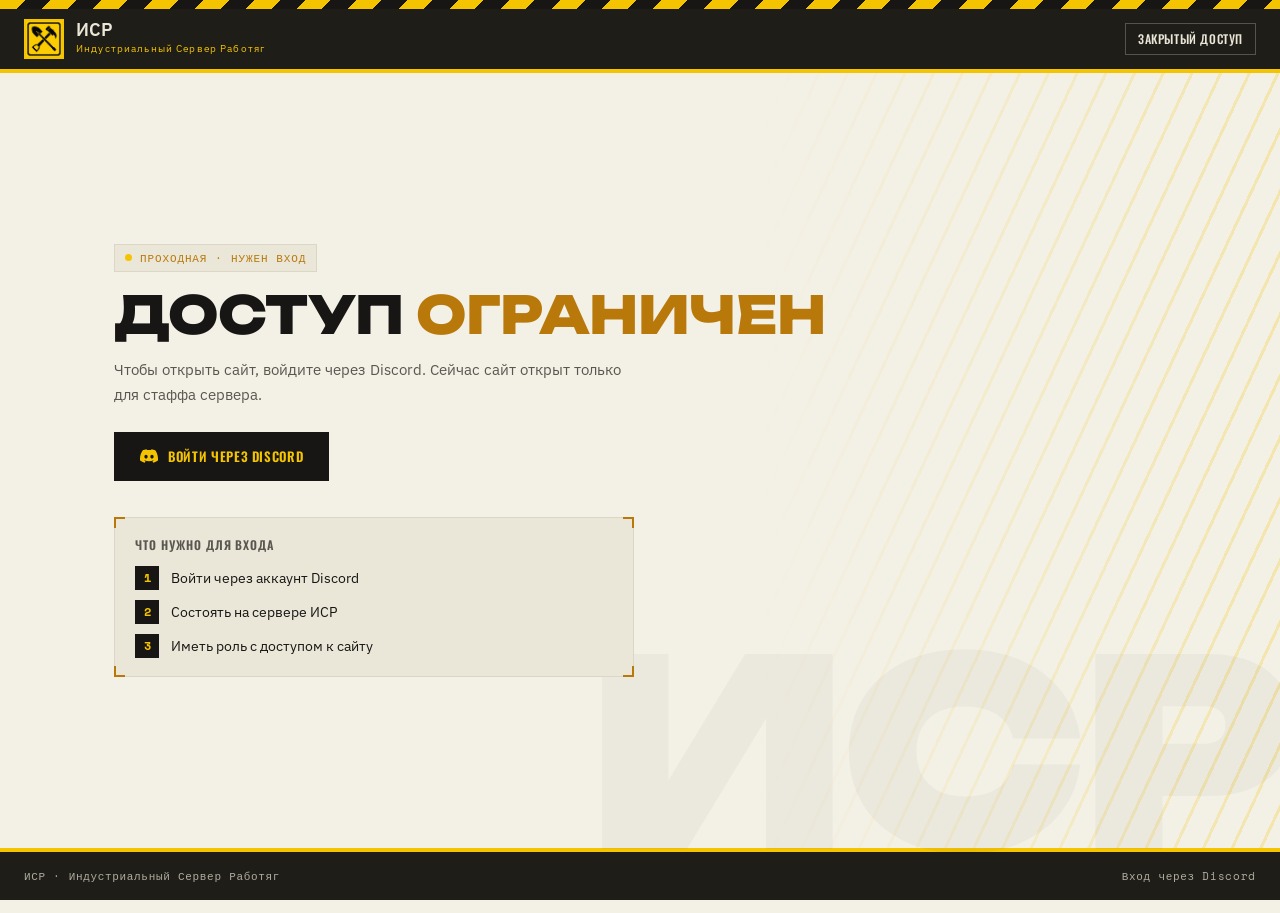
==== commit 7842a981: "Add files via upload" ====
--- a/index.html
+++ b/index.html
@@ -2,7 +2,7 @@
 <html lang="ru">
 <head>
 <meta charset="UTF-8">
-<script src="/isr-gate.js"></script> 
+<script src="/isr-gate.js?v=8"></script> 
 <meta name="viewport" content="width=device-width, initial-scale=1.0, maximum-scale=1.0">
 <title>ИСР — Индустриальный Сервер Работяг</title>
 <link id="favicon" rel="icon" type="image/png">
@@ -215,15 +215,13 @@
 .brand-text .sub { font-size:9.5px;color:var(--yellow);letter-spacing:.12em;margin-top:3px; }
 
 .top-right { display:flex;align-items:center;gap:12px;flex-shrink:0; }
-@media (max-width:1500px) and (min-width:769px) {
+@media (max-width:1330px) and (min-width:769px) {
   header.top { padding:0 14px; gap:10px; }
   .top-right { gap:8px; }
   header.top nav.tabs { gap:0; }
   header.top nav.tabs button { padding:8px 6px; letter-spacing:.02em; font-size:11px; }
   header.top nav.tabs button::after { left:6px; right:6px; }
   header.top .btn-join-top { padding:9px 10px; }
-}
-@media (max-width:1330px) and (min-width:769px) {
   header.top .brand-text .sub { display:none; }
 }
 @media (max-width:1120px) and (min-width:769px) {
@@ -371,6 +369,7 @@
   stroke:currentColor;color:var(--ink);fill:none;stroke-width:.35;
   opacity:.04;z-index:-1;pointer-events:none;
 }
+section.page { overflow-x:clip; }   /* водяной знак выступает за край и давал горизонтальную прокрутку на ~1024 px */
 @keyframes fade { from{opacity:0;transform:translateY(8px)}to{opacity:1;transform:translateY(0)} }
 
 /* ===== REVEAL ===== */
@@ -936,7 +935,9 @@
   .mobile-bottom-nav { display:flex; }
   header.top { padding:0 16px; height:56px; }
   main { padding:0 16px 120px; }
-  .brand-text .sub { display:none; }
+  .brand { min-width:0; }
+  .brand-text { min-width:0; }
+  .brand-text .sub { display:block; font-size:8.5px; letter-spacing:.04em; margin-top:3px; white-space:nowrap; overflow:hidden; text-overflow:ellipsis; max-width:calc(100vw - 132px); }   /* на телефоне расшифровка ИСР видна под названием */
   .brand-text .name { font-size:16px; }
   .scroll-top { bottom:88px; right:12px; }
   .toast-stack { bottom:88px; }
@@ -1072,32 +1073,32 @@
 .pf-r-rare { color:#4f9dff; } .pf-r-epic { color:#ff8a3d; } .pf-r-legendary { color:#b57cff; }
 .pf-item .btn-outline[disabled] { opacity:.55; cursor:default; }
 /* админ-панель */
-.ad-wrap { max-width:960px; margin:0 auto; padding:40px 0 30px; }
-.ad-box { background:var(--paper); border:2px solid var(--line-strong); box-shadow:0 10px 34px rgba(0,0,0,.18); padding:20px 22px 24px; }
-.ad-box h2 { font-size:22px; display:flex; gap:8px; align-items:center; }
-.ad-tabs { display:flex; gap:6px; flex-wrap:wrap; margin:14px 0; border-bottom:2px solid var(--line-strong); padding-bottom:10px; }
-.ad-tabs button { font:700 12px 'Space Mono',monospace; letter-spacing:.08em; text-transform:uppercase; padding:8px 14px; background:transparent; color:var(--ink); border:1px solid var(--line-strong); cursor:pointer; }
-.ad-tabs button.on { background:var(--yellow); color:var(--steel); border-color:var(--yellow); }
-.ad-row { display:flex; gap:8px; flex-wrap:wrap; align-items:center; margin:8px 0; }
-.ad-row input.input-text, .ad-row select { font:12px 'Space Mono',monospace; min-width:0; }
-.ad-row input.grow { flex:1; min-width:160px; }
-.ad-card { border:1px solid var(--line-strong); padding:14px; margin-top:12px; background:var(--paper-2); }
-.ad-card h3 { font-size:15px; margin:0 0 4px; }
-.ad-meta { font-size:12px; color:var(--ink-soft); word-break:break-all; }
-.ad-sec { margin-top:14px; padding-top:12px; border-top:1px dashed var(--line-strong); }
-.ad-sec > b { display:block; font:700 11px 'Space Mono',monospace; letter-spacing:.1em; text-transform:uppercase; color:var(--yellow-deep); margin-bottom:6px; }
-.ad-imgs { display:flex; gap:16px; flex-wrap:wrap; }
-.ad-img { display:flex; flex-direction:column; gap:4px; align-items:flex-start; font-size:12px; }
-.ad-img img { max-width:150px; max-height:70px; border:1px solid var(--line-strong); object-fit:cover; display:block; }
-.ad-danger { color:#e06b5a !important; border-color:#e06b5a !important; }
-.ad-table { width:100%; border-collapse:collapse; font-size:13px; }
-.ad-table th, .ad-table td { text-align:left; padding:8px 6px; border-bottom:1px solid var(--line-strong); vertical-align:middle; }
-.ad-table th { font:700 11px 'Space Mono',monospace; letter-spacing:.08em; text-transform:uppercase; color:var(--ink-soft); }
-.ad-table input[type=number] { width:100px; font:12px 'Space Mono',monospace; }
-.ad-table img { width:34px; height:34px; border-radius:8px; vertical-align:middle; }
-.ad-scroll { overflow-x:auto; }
-.ad-card a { color:var(--yellow); }
-.ad-row select { max-width:260px; }
+.stf-wrap { max-width:960px; margin:0 auto; padding:40px 0 30px; }
+.stf-box { background:var(--paper); border:2px solid var(--line-strong); box-shadow:0 10px 34px rgba(0,0,0,.18); padding:20px 22px 24px; }
+.stf-box h2 { font-size:22px; display:flex; gap:8px; align-items:center; }
+.stf-tabs { display:flex; gap:6px; flex-wrap:wrap; margin:14px 0; border-bottom:2px solid var(--line-strong); padding-bottom:10px; }
+.stf-tabs button { font:700 12px 'Space Mono',monospace; letter-spacing:.08em; text-transform:uppercase; padding:8px 14px; background:transparent; color:var(--ink); border:1px solid var(--line-strong); cursor:pointer; }
+.stf-tabs button.on { background:var(--yellow); color:var(--steel); border-color:var(--yellow); }
+.stf-row { display:flex; gap:8px; flex-wrap:wrap; align-items:center; margin:8px 0; }
+.stf-row input.input-text, .stf-row select { font:12px 'Space Mono',monospace; min-width:0; }
+.stf-row input.grow { flex:1; min-width:160px; }
+.stf-card { border:1px solid var(--line-strong); padding:14px; margin-top:12px; background:var(--paper-2); }
+.stf-card h3 { font-size:15px; margin:0 0 4px; }
+.stf-meta { font-size:12px; color:var(--ink-soft); word-break:break-all; }
+.stf-sec { margin-top:14px; padding-top:12px; border-top:1px dashed var(--line-strong); }
+.stf-sec > b { display:block; font:700 11px 'Space Mono',monospace; letter-spacing:.1em; text-transform:uppercase; color:var(--yellow-deep); margin-bottom:6px; }
+.stf-imgs { display:flex; gap:16px; flex-wrap:wrap; }
+.stf-img { display:flex; flex-direction:column; gap:4px; align-items:flex-start; font-size:12px; }
+.stf-img img { max-width:150px; max-height:70px; border:1px solid var(--line-strong); object-fit:cover; display:block; }
+.stf-danger { color:#e06b5a !important; border-color:#e06b5a !important; }
+.stf-table { width:100%; border-collapse:collapse; font-size:13px; }
+.stf-table th, .stf-table td { text-align:left; padding:8px 6px; border-bottom:1px solid var(--line-strong); vertical-align:middle; }
+.stf-table th { font:700 11px 'Space Mono',monospace; letter-spacing:.08em; text-transform:uppercase; color:var(--ink-soft); }
+.stf-table input[type=number] { width:100px; font:12px 'Space Mono',monospace; }
+.stf-table img { width:34px; height:34px; border-radius:8px; vertical-align:middle; }
+.stf-scroll { overflow-x:auto; }
+.stf-card a { color:var(--yellow); }
+.stf-row select { max-width:260px; }
 #profile, #pfShop { color:var(--ink); }
 .pf-colors { display:grid; gap:8px; margin-top:10px; }
 .pf-cr { display:flex; align-items:center; gap:8px; font-size:13px; flex-wrap:wrap; }
@@ -1113,16 +1114,30 @@
 .pf-modal-box h3 { font-size:16px; margin:0 40px 4px 0; }
 .pf-modal-x { position:absolute; right:12px; top:12px; width:34px; height:34px; border:1px solid var(--line-strong); background:transparent; color:var(--ink); font-size:16px; cursor:pointer; }
 .pf-modal-x:hover { background:var(--yellow); color:var(--pf-on, var(--steel)); }
-.ad-list { max-height:360px; overflow:auto; border:1px solid var(--line-strong); margin-top:6px; }
-.ad-urow { display:flex; align-items:center; gap:10px; width:100%; text-align:left; padding:8px 12px; border:0; border-bottom:1px solid var(--line-strong); background:transparent; color:var(--ink); cursor:pointer; font:inherit; }
-.ad-urow:hover { background:var(--paper-2); }
-.ad-urow[hidden] { display:none; }
-.ad-uava { width:32px; height:32px; border-radius:50%; overflow:hidden; background:var(--yellow); color:var(--steel); display:grid; place-items:center; font-weight:700; flex:none; }
-.ad-uava img { width:100%; height:100%; object-fit:cover; display:block; }
-.ad-utxt { display:flex; flex-direction:column; min-width:0; flex:1; }
-.ad-utxt small { font:11px 'Space Mono',monospace; color:var(--ink-soft); }
-.ad-more { padding:10px; text-align:center; font-size:12px; color:var(--ink-soft); }
-.ad-state { text-align:center; color:var(--ink-soft); padding:20px; }
+.stf-list { max-height:360px; overflow:auto; border:1px solid var(--line-strong); margin-top:6px; }
+.stf-urow { display:flex; align-items:center; gap:10px; width:100%; text-align:left; padding:8px 12px; border:0; border-bottom:1px solid var(--line-strong); background:transparent; color:var(--ink); cursor:pointer; font:inherit; }
+.stf-urow:hover { background:var(--paper-2); }
+.stf-urow[hidden] { display:none; }
+.stf-uava { width:32px; height:32px; border-radius:50%; overflow:hidden; background:var(--yellow); color:var(--steel); display:grid; place-items:center; font-weight:700; flex:none; }
+.stf-uava img { width:100%; height:100%; object-fit:cover; display:block; }
+.stf-utxt { display:flex; flex-direction:column; min-width:0; flex:1; }
+.stf-utxt small { font:11px 'Space Mono',monospace; color:var(--ink-soft); }
+.stf-more { padding:10px; text-align:center; font-size:12px; color:var(--ink-soft); }
+.stf-lrow { display:grid; grid-template-columns:150px 150px 190px 1fr; gap:4px 10px; padding:8px 12px; border-bottom:1px solid var(--line-strong); font-size:13px; align-items:baseline; }
+.stf-lrow:hover { background:var(--paper-2); }
+.stf-lrow[hidden] { display:none; }
+.stf-lrow .t { font:11px 'Space Mono',monospace; color:var(--ink-soft); }
+.stf-lrow .act { font-weight:700; }
+.stf-lrow .act.ai { color:var(--yellow); }
+.stf-lrow a { color:var(--yellow); cursor:pointer; text-decoration:underline; word-break:break-all; }
+.stf-lrow .det { color:var(--ink-soft); overflow-wrap:anywhere; }
+.stf-rev { display:flex; gap:14px; flex-wrap:wrap; align-items:flex-start; }
+.stf-rev .th { width:220px; height:110px; border:1px solid var(--line-strong); background:var(--paper-2); object-fit:cover; display:block; flex:none; }
+.stf-rev .inf { flex:1; min-width:220px; display:flex; flex-direction:column; gap:6px; }
+.stf-cat { display:inline-block; font:700 10px 'Space Mono',monospace; padding:2px 7px; border:1px solid #e06b5a; color:#e06b5a; border-radius:999px; margin-right:5px; }
+.stf-note { font-size:12px; color:var(--ink-soft); }
+@media (max-width:760px){ .stf-lrow { grid-template-columns:1fr 1fr; } .stf-lrow .det { grid-column:1 / -1; } }
+.stf-state { text-align:center; color:var(--ink-soft); padding:20px; }
 </style>
 </head>
 <body>
@@ -1179,7 +1194,7 @@
 <div class="stripe"></div>
 
 <header class="top">
-  <div class="brand" onclick="showPage('home')">
+  <div class="brand" onclick="showPage('home')" title="ИСР — Индустриальный Сервер Работяг">
     <div class="plate"><img id="logoImg" alt="Логотип ИСР"></div>
     <div class="brand-text">
       <div class="name display-font">ИСР</div>
@@ -1562,7 +1577,7 @@
 
         <div class="pf-editor" id="pfEditor" hidden>
           <h3>Настройки профиля</h3>
-          <p class="pf-hint">Градиенты, описание и размытие видны сразу, но сохраняются кнопкой «Сохранить». Картинки загружаются сразу после выбора файла (JPEG, PNG или WebP, они сжимаются автоматически).</p>
+          <p class="pf-hint">Градиенты, описание и размытие видны сразу, но сохраняются кнопкой «Сохранить». Картинки загружаются сразу после выбора файла (JPEG, PNG или WebP, до 5 МБ; они сжимаются автоматически).</p>
           <div class="pf-grid">
             <div class="pf-field">
               <span class="pf-lbl">Баннер</span>
@@ -1635,27 +1650,31 @@
   </section>
 
   <!-- ADMIN PANEL (#admin) -->
-  <section class="page" id="admin">
-    <div class="ad-wrap">
-      <div class="ad-box">
-        <h2 class="display-font"><span id="adIcon"></span> Админ-панель</h2>
-        <div class="ad-state" id="adState">Проверка доступа…</div>
-        <div id="adMain" hidden>
-          <div class="ad-tabs" id="adTabs">
+  <section class="page" id="staffpanel">
+    <div class="stf-wrap">
+      <div class="stf-box">
+        <h2 class="display-font"><span id="stfIcon"></span> Админ-панель</h2>
+        <div class="stf-state" id="stfState">Проверка доступа…</div>
+        <div id="stfMain" hidden>
+          <div class="stf-tabs" id="stfTabs">
             <button type="button" data-tab="users" class="on">Игроки</button>
             <button type="button" data-tab="bans">Баны</button>
             <button type="button" data-tab="badges">Бейджи</button>
+            <button type="button" data-tab="review" id="stfRevTab">Проверка</button>
+            <button type="button" data-tab="logs">Логи</button>
           </div>
-          <div id="adUsers">
-            <div class="ad-row"><input class="input-text grow" id="adId" placeholder="Discord ID игрока (17–19 цифр)" inputmode="numeric" maxlength="25" autocomplete="off"><button class="btn-outline" id="adFind" type="button">Найти</button></div>
-            <div id="adUser"></div>
-            <div class="ad-sec" style="margin-top:18px;"><b>Все пользователи сайта</b>
-              <div class="ad-row"><input class="input-text grow" id="adFilter" placeholder="Фильтр по нику или ID среди загруженных"></div>
-              <div class="ad-list" id="adListBox"><div id="adList"></div><div class="ad-more" id="adMore"></div></div>
+          <div id="stfUsers">
+            <div class="stf-row"><input class="input-text grow" id="stfId" placeholder="Discord ID игрока (17–19 цифр)" inputmode="numeric" maxlength="25" autocomplete="off"><button class="btn-outline" id="stfFind" type="button">Найти</button></div>
+            <div id="stfUser"></div>
+            <div class="stf-sec" style="margin-top:18px;"><b>Все пользователи сайта</b>
+              <div class="stf-row"><input class="input-text grow" id="stfFilter" placeholder="Фильтр по нику или ID среди загруженных"></div>
+              <div class="stf-list" id="stfListBox"><div id="stfList"></div><div class="stf-more" id="stfMore"></div></div>
             </div>
           </div>
-          <div id="adBans" hidden></div>
-          <div id="adBadges" hidden></div>
+          <div id="stfBans" hidden></div>
+          <div id="stfBadges" hidden></div>
+          <div id="stfReview" hidden></div>
+          <div id="stfLogs" hidden></div>
         </div>
       </div>
     </div>
@@ -2017,7 +2036,7 @@
   document.querySelectorAll('#'+id+' .reveal, #'+id+' .stagger').forEach(el=>io.observe(el));
   setTimeout(forceRevealVisible, 60);
   if(id==='updates' || id==='announcements') markPageSeen(id);
-  if((id!=='profile' && /^#u\//.test(location.hash)) || (id!=='admin' && location.hash==='#admin')) history.replaceState(null,'',location.pathname+location.search);
+  if((id!=='profile' && /^#u\//.test(location.hash)) || (id!=='staffpanel' && location.hash==='#admin')) history.replaceState(null,'',location.pathname+location.search);
 }
 allTabs.forEach(t=>{ if(t.dataset.page) t.addEventListener('click',()=>showPage(t.dataset.page)); });
 
@@ -4002,6 +4021,8 @@
 const PF_HASH_RE = /^[a-zA-Z0-9_]{1,64}$/;
 const PF_COLOR_RE = /^#[0-9a-fA-F]{6}$/;
 const PF_ID_RE = /^\d{5,25}$/;
+const PF_CATS = { sexual:'18+ / порнография', minors:'сексуализация несовершеннолетних', nazi:'нацистская символика', extremism:'экстремизм / терроризм', hate:'ненависть / дискриминация', gore:'жестокость / шок-контент', self_harm:'самоповреждение', illegal:'незаконный контент', other:'запрещённый контент' };
+const pfCatText = arr => (arr || []).map(c => PF_CATS[c] || null).filter(Boolean).join(', ');
 const PF_RARITY = { common:['Обычный',''], rare:['Редкий','pf-r-rare'], epic:['Эпический','pf-r-epic'], legendary:['Легендарный','pf-r-legendary'] };
 const PF_NAMES = { copper:'Медный', silver:'Серебряный', crown:'Золотая корона', crystal:'Легендарный кристалл', veteran:'Ветеран ИСР', mechanic:'Механик', legend:'Легенда сервера', danger:'Опасный тип' };
 const pfEl = id => document.getElementById(id);
@@ -4019,6 +4040,8 @@
 const pfHex = a => '#'+a.map(v => Math.max(0,Math.min(255,Math.round(v))).toString(16).padStart(2,'0')).join('');
 const pfMix = (a, b, t) => { const x = pfRgb(a), y = pfRgb(b); return pfHex(x.map((v,i) => v*(1-t)+y[i]*t)); };
 const pfLum = h => { const [r,g,b] = pfRgb(h); return (0.299*r+0.587*g+0.114*b)/255; };
+const pfRel = h => { const f = v => { v /= 255; return v <= 0.03928 ? v/12.92 : Math.pow((v+0.055)/1.055, 2.4); }; const [r,g,b] = pfRgb(h); return 0.2126*f(r)+0.7152*f(g)+0.0722*f(b); };
+const pfContrast = (a, b) => { const x = pfRel(a), y = pfRel(b); return (Math.max(x,y)+0.05)/(Math.min(x,y)+0.05); };
 /* Оформление профиля: акцент, текст, рамки и фон карточки задаёт владелец по отдельности.
    Цвета ставятся только внутри страницы профиля и окна магазина, поэтому тема зрителя на профиль не влияет. */
 function pfApplyAccent(d){
@@ -4028,8 +4051,11 @@
     const ok = v => (v && PF_COLOR_RE.test(v)) ? v : null, pal = PF_PALETTE[d.uiTheme==='light' ? 'light' : 'dark'];
     const accent = ok(d.uiAccent) || PF_DEF_ACCENT, bg = ok(d.uiBg) || pal.paper, text = ok(d.uiText) || pal.ink, border = ok(d.uiBorder) || accent;
     const lightBg = pfLum(bg) > 0.55;
-    const vars = { '--paper':bg, '--paper-2':pfMix(bg, lightBg ? '#000000' : '#ffffff', 0.07), '--ink':text, '--ink-soft':pfMix(text, bg, 0.38),
-      '--yellow':accent, '--yellow-deep': lightBg ? pfMix(accent, '#000000', 0.38) : accent, '--line-strong':border, '--line':border, '--pf-on':pfOnColor(accent) };
+    /* защита от нечитаемого оформления: если свой цвет текста или акцента сливается с фоном, подправляем его, чтобы профиль можно было прочесть */
+    const textOk = pfContrast(text, bg) >= 3 ? text : (lightBg ? '#1e1d18' : '#f2f2f2');
+    const accOk = pfContrast(accent, bg) >= 2.2 ? accent : pfMix(accent, lightBg ? '#000000' : '#ffffff', 0.6);
+    const vars = { '--paper':bg, '--paper-2':pfMix(bg, lightBg ? '#000000' : '#ffffff', 0.07), '--ink':textOk, '--ink-soft':pfMix(textOk, bg, 0.38),
+      '--yellow':accOk, '--yellow-deep': lightBg ? pfMix(accOk, '#000000', 0.38) : accOk, '--line-strong':border, '--line':border, '--pf-on':pfOnColor(accOk) };
     Object.keys(vars).forEach(k => el.style.setProperty(k, vars[k]));
   });
 }
@@ -4184,6 +4210,7 @@
   pfEl('pfShopBtn').hidden = !d.own;
   const note = pfEl('pfNote'), notes = [];
   if(d.own && d.hidden) notes.push('Ваш профиль скрыт от других игроков.');
+  if(d.own && d.imgState && (d.imgState.banner==='pending' || d.imgState.bg==='pending')) notes.push('Ваш '+[d.imgState.banner==='pending' ? 'баннер' : null, d.imgState.bg==='pending' ? 'фон' : null].filter(Boolean).join(' и ')+' на проверке у модераторов: пока его видите только вы.');
   if(d.modHidden) notes.push(d.own ? 'Профиль скрыт модератором.' : 'Профиль скрыт (вы видите его как модератор).');
   note.hidden = !notes.length; note.textContent = notes.join(' ');
   const mod = pfEl('pfMod'); mod.hidden = !(d.canModerate && !d.own);
@@ -4201,7 +4228,7 @@
   if(!pfToken()) return pfState('Профили доступны после входа через Discord.', true);
   try {
     const r = await pfApi('/api/profile/'+encodeURIComponent(id));
-    if(r.status===404) return pfState('Профиль не найден: человек ещё не заходил на сайт или скрыл профиль.');
+    if(r.status===404){ const mine = id==='me' || (window.ISR_USER && window.ISR_USER.id===id); return pfState(mine ? 'Ваш профиль ещё не создан. Выйдите и войдите заново через Discord. Если не поможет, обратитесь к модераторам: возможно, профиль для вас закрыт.' : 'Профиль не найден: человек ещё не заходил на сайт или скрыл профиль.'); }
     if(r.status===503) return pfState('Хранилище профилей не подключено (в Worker нужна KV-привязка PROFILES).');
     if(r.status===401) return pfState('Сессия истекла. Войдите заново.', true);
     if(r.status===403){ const e = await pfJson(r); return pfState(e.error==='banned' ? 'Ваш аккаунт заблокирован.' : e.error==='no_member_role' ? 'Чтобы пользоваться профилем, нужна роль участника на сервере ИСР.' : 'Нет доступа. Вы должны быть участником сервера ИСР.'); }
@@ -4229,6 +4256,7 @@
 }
 function pfRenderShop(){
   const body = pfEl('pfShopBody'), sd = PF.shopData; body.textContent = '';
+  if(PF.shop){ const bx = pfEl('pfShop').querySelector('.pf-modal-box'); if(bx && !bx.contains(document.activeElement)) bx.focus(); }   // после перерисовки фокус не должен пропадать
   if(!sd) return;
   const owned = new Set(sd.owned || []), cash = sd.balance && Number.isFinite(sd.balance.cash) ? sd.balance.cash : null;
   if(cash!=null) body.appendChild(pfMk('div','pf-hint','У вас на руках: '+pfNum(cash)+' '+pfCoins(cash)+'. Деньги в банке для покупок не используются.'));
@@ -4271,23 +4299,35 @@
     const d = await pfJson(r);
     if(!r.ok){
       const msg = { not_enough:'Не хватает промкоинов на руках (из банка не списываем)', owned:'Этот бейдж у вас уже есть', busy:'Покупка уже идёт, подождите секунду', no_economy:'Экономика пока не подключена', economy_error:'Не удалось связаться с экономикой, деньги не списаны', save_failed:'Не удалось выдать бейдж, деньги возвращены', no_badge:'Бейдж недоступен', profile_blocked:'Вам запрещено пользоваться профилем' }[d.error];
-      showToast(msg || 'Не удалось купить бейдж'); btn.disabled = false; return;
+      showToast(msg || 'Не удалось купить бейдж'); btn.disabled = false; btn.focus(); return;
     }
     showToast('Бейдж куплен!');
     const p = await pfApi('/api/profile/me'); if(p.ok){ PF.data = await p.json(); pfRender(PF.data); }
     pfLoadShop();
-  } catch(e){ showToast('Нет связи с сервером'); btn.disabled = false; }
+  } catch(e){ showToast('Нет связи с сервером'); btn.disabled = false; btn.focus(); }
 }
 /* магазин открывается окном поверх страницы (без прокрутки вниз) */
 function pfSetShop(on){
+  const was = PF.shop;
   PF.shop = !!on; pfEl('pfShop').hidden = !PF.shop;
   document.body.style.overflow = PF.shop ? 'hidden' : '';
-  if(PF.shop) pfLoadShop();
+  if(PF.shop && !was){ PF.lastFocus = document.activeElement; pfLoadShop(); const bx = pfEl('pfShop').querySelector('.pf-modal-box'); bx.setAttribute('tabindex','-1'); bx.focus(); }
+  if(!PF.shop && was && PF.lastFocus && PF.lastFocus.focus){ try{ PF.lastFocus.focus(); }catch(e){} PF.lastFocus = null; }
 }
 pfEl('pfShopBtn').addEventListener('click', () => pfSetShop(true));
 pfEl('pfShopX').addEventListener('click', () => pfSetShop(false));
 pfEl('pfShop').addEventListener('click', e => { if(e.target===pfEl('pfShop')) pfSetShop(false); });
-document.addEventListener('keydown', e => { if(e.key==='Escape' && PF.shop) pfSetShop(false); });
+document.addEventListener('keydown', e => {
+  if(!PF.shop) return;
+  if(e.key==='Escape'){ pfSetShop(false); return; }
+  if(e.key==='Tab'){                                   // Tab не должен уходить на страницу под окном
+    const f = [...pfEl('pfShop').querySelectorAll('button:not([disabled]), a[href], input:not([disabled]), select, textarea, [tabindex="0"]')].filter(x => x.offsetParent !== null);
+    if(!f.length) return;
+    const first = f[0], last = f[f.length-1], cur = document.activeElement;
+    if(e.shiftKey && (cur===first || !pfEl('pfShop').contains(cur))){ e.preventDefault(); last.focus(); }
+    else if(!e.shiftKey && (cur===last || !pfEl('pfShop').contains(cur))){ e.preventDefault(); first.focus(); }
+  }
+});
 
 /* ----- редактор (только свой профиль) ----- */
 const pfRadio = (name, val) => document.querySelectorAll('input[name="'+name+'"]').forEach(r => { r.checked = r.value===val; });
@@ -4366,7 +4406,7 @@
   throw new Error('too_big');
 }
 function pfAfterImg(d){
-  PF.data = Object.assign(PF.data, { img:d.img, bannerMode:d.bannerMode, bgMode:d.bgMode });
+  PF.data = Object.assign(PF.data, { img:d.img, imgState:d.imgState, bannerMode:d.bannerMode, bgMode:d.bgMode });
   pfRadio('pfBn', d.bannerMode); pfRadio('pfBgM', d.bgMode);
   pfSyncImgUi(); pfPreview();
 }
@@ -4374,13 +4414,19 @@
   const st = pfEl('pfStatus'); if(!file) return;
   const fail = m => { st.className = 'pf-status err'; st.textContent = m; };
   if(!/^image\/(jpeg|png|webp)$/.test(file.type)) return fail('Нужен файл JPEG, PNG или WebP');
-  if(file.size > 20*1024*1024) return fail('Файл слишком большой (больше 20 МБ)');
+  if(file.size > 5*1024*1024) return fail('Файл больше 5 МБ. Выберите картинку поменьше.');
   st.className = 'pf-status'; st.textContent = 'Сжимаю и загружаю…';
   try {
     const data = await pfCompress(file, kind);
     const r = await pfSend('PUT','/api/img/'+kind,{ data });
-    if(!r.ok){ const e = await pfJson(r); return fail({ bad_type:'Этот тип файла не подходит', too_big:'Картинка слишком большая', profile_blocked:'Вам запрещено менять профиль' }[e.error] || 'Не удалось загрузить'); }
-    pfAfterImg(await r.json()); st.textContent = 'Загружено';
+    if(!r.ok){
+      const e = await pfJson(r);
+      if(e.error==='content_blocked') return fail('Картинка не прошла проверку'+(pfCatText(e.categories) ? ': '+pfCatText(e.categories) : '')+'. Выберите другую.');
+      return fail({ bad_type:'Этот тип файла не подходит', too_big:'Картинка больше 5 МБ', profile_blocked:'Вам запрещено менять профиль',
+        moderation_unavailable:'Проверка картинок сейчас недоступна, попробуйте позже', too_many:'Слишком много попыток, подождите несколько минут' }[e.error] || 'Не удалось загрузить');
+    }
+    const nd = await r.json(); pfAfterImg(nd);
+    st.textContent = nd.imgState && nd.imgState[kind]==='pending' ? 'Загружено: картинка на проверке у модераторов, пока её видите только вы' : 'Загружено';
   } catch(e){ fail(e && e.message==='too_big' ? 'Не удалось сжать картинку до нужного размера' : 'Не удалось обработать картинку'); }
 }
 async function pfRemoveImg(kind){
@@ -4403,7 +4449,7 @@
 pfEl('pfEditor').addEventListener('change', e => { if(e.target.type!=='file') pfPreview(); });
 pfEl('pfCopy').addEventListener('click', () => {
   if(!PF.data) return;
-  const link = location.origin + '/#u/' + PF.data.id;
+  const link = location.origin + location.pathname + '#u/' + PF.data.id;
   (navigator.clipboard ? navigator.clipboard.writeText(link) : Promise.reject()).then(() => showToast('Ссылка на профиль скопирована'), () => prompt('Ссылка на профиль:', link));
 });
 pfEl('pfMod').addEventListener('click', async () => {
@@ -4433,28 +4479,32 @@
    АДМИН-ПАНЕЛЬ (#admin). Видна только стаффу; все действия проверяет Worker.
 ============================================================ */
 const AD = { prefill:null, ready:false, cat:null };
-function adState(msg){ pfEl('adMain').hidden = true; const s = pfEl('adState'); s.hidden = false; s.textContent = msg; }
+function adState(msg){ pfEl('stfMain').hidden = true; const s = pfEl('stfState'); s.hidden = false; s.textContent = msg; }
 async function adOpen(){
-  showPage('admin');
-  const ic = pfEl('adIcon'); ic.textContent = ''; ic.appendChild(pfStaffIcon(26));
+  showPage('staffpanel');
+  const ic = pfEl('stfIcon'); ic.textContent = ''; ic.appendChild(pfStaffIcon(26));
   adState('Проверка доступа…');
   if(!pfToken()) return adState('Админ-панель доступна только стаффу после входа через Discord.');
   try {
     const r = await pfApi('/api/me');
-    if(!r.ok) return adState('Нет доступа.');
+    if(!r.ok){ const e = await pfJson(r); return adState('Нет доступа ('+r.status+(e.error ? ': '+e.error : '')+').'); }
     const me = await r.json();
-    if(!me.staff) return adState('Нет доступа: админ-панель только для модераторов сайта.');
+    if(!me.staff){
+      const names = (me.roles || []).map(x => (x.name || 'без названия')+' ('+x.id+')').join(', ') || 'ролей нет';
+      return adState('Нет доступа: ни одна из ваших ролей не входит в STAFF_ROLE_ID на Worker. Ваши роли: '+names);
+    }
   } catch(e){ return adState('Нет связи с сервером.'); }
-  pfEl('adState').hidden = true; pfEl('adMain').hidden = false;
-  adTab('users'); adListReset();
-  if(AD.prefill){ pfEl('adId').value = AD.prefill; AD.prefill = null; adFind(); }
+  pfEl('stfState').hidden = true; pfEl('stfMain').hidden = false;
+  setTimeout(() => { const bx = document.querySelector('#staffpanel .stf-box'); if(!bx || bx.offsetHeight===0 || getComputedStyle(bx).display==='none') showToast('Админ-панель скрыта расширением браузера (блокировщиком рекламы). Отключите его для этого сайта.'); }, 700);
+  adTab('users'); adListReset(); adReviewCount();
+  if(AD.prefill){ pfEl('stfId').value = AD.prefill; AD.prefill = null; adFind(); }
 }
 function adTab(t){
-  document.querySelectorAll('#adTabs button').forEach(b => b.classList.toggle('on', b.dataset.tab===t));
-  pfEl('adUsers').hidden = t!=='users'; pfEl('adBans').hidden = t!=='bans'; pfEl('adBadges').hidden = t!=='badges';
-  if(t==='bans') adLoadBans(); if(t==='badges') adLoadBadges();
-}
-pfEl('adTabs').addEventListener('click', e => { const b = e.target.closest('button[data-tab]'); if(b) adTab(b.dataset.tab); });
+  document.querySelectorAll('#stfTabs button').forEach(b => b.classList.toggle('on', b.dataset.tab===t));
+  ['users','bans','badges','review','logs'].forEach(n => { pfEl('stf'+n.charAt(0).toUpperCase()+n.slice(1)).hidden = t!==n; });
+  if(t==='bans') adLoadBans(); if(t==='badges') adLoadBadges(); if(t==='review') adLoadReview(); if(t==='logs') adLogsReset();
+}
+pfEl('stfTabs').addEventListener('click', e => { const b = e.target.closest('button[data-tab]'); if(b) adTab(b.dataset.tab); });
 const adErr = { forbidden:'Нет прав', target_protected:'Нельзя: это стафф или вы сами', not_found:'Не найдено', bad_body:'Неверные данные', bad_value:'Неверное значение' };
 async function adCall(method, path, body, okMsg){
   try {
@@ -4471,79 +4521,79 @@
 const adBtn = (text, fn, cls) => { const b = pfMk('button','btn-outline'+(cls?' '+cls:''),text); b.type='button'; b.addEventListener('click', fn); return b; };
 
 async function adFind(){
-  const id = pfEl('adId').value.trim(), box = pfEl('adUser'); box.textContent = '';
-  if(!PF_ID_RE.test(id)){ box.appendChild(pfMk('div','ad-state','Введите Discord ID: только цифры (5–25).')); return; }
-  box.appendChild(pfMk('div','ad-state','Ищу…'));
+  const id = pfEl('stfId').value.trim(), box = pfEl('stfUser'); box.textContent = '';
+  if(!PF_ID_RE.test(id)){ box.appendChild(pfMk('div','stf-state','Введите Discord ID: только цифры (5–25).')); return; }
+  box.appendChild(pfMk('div','stf-state','Ищу…'));
   let d = null, banList = [];
   try {
     const [r, br] = await Promise.all([pfApi('/api/profile/'+id), pfApi('/api/admin/bans')]);
     if(br.ok) banList = (await br.json()).bans || [];
-    if(r.ok) d = await r.json(); else if(r.status!==404){ box.textContent = ''; box.appendChild(pfMk('div','ad-state','Ошибка '+r.status)); return; }
-  } catch(e){ box.textContent = ''; box.appendChild(pfMk('div','ad-state','Нет связи с сервером.')); return; }
+    if(r.ok) d = await r.json(); else if(r.status!==404){ box.textContent = ''; box.appendChild(pfMk('div','stf-state','Ошибка '+r.status)); return; }
+  } catch(e){ box.textContent = ''; box.appendChild(pfMk('div','stf-state','Нет связи с сервером.')); return; }
   const bn = banList.find(b => b.id===id);
   adRenderUser(id, d, bn && !(bn.until && bn.until <= Date.now()) ? bn : null);
 }
 function adRenderUser(id, d, ban){
-  const box = pfEl('adUser'); box.textContent = '';
-  const card = pfMk('div','ad-card');
+  const box = pfEl('stfUser'); box.textContent = '';
+  const card = pfMk('div','stf-card');
   card.appendChild(pfMk('h3',null, d ? (d.name||'Игрок') : 'Профиль не найден'));
-  card.appendChild(pfMk('div','ad-meta','Discord ID: '+id));
+  card.appendChild(pfMk('div','stf-meta','Discord ID: '+id));
   const refresh = () => adFind();
   if(d){
     const flags = []; if(d.modHidden) flags.push('скрыт модератором'); if(d.hidden) flags.push('скрыт владельцем'); if(d.staff) flags.push('стафф');
-    if(flags.length) card.appendChild(pfMk('div','ad-meta','Статус: '+flags.join(', ')));
+    if(flags.length) card.appendChild(pfMk('div','stf-meta','Статус: '+flags.join(', ')));
     const a = pfMk('a',null,'Открыть профиль'); a.href = '#u/'+id; a.style.cssText = 'font-size:12px;text-decoration:underline;'; card.appendChild(a);
     // картинки
-    const sec = pfMk('div','ad-sec'); sec.appendChild(pfMk('b',null,'Картинки'));
-    const row = pfMk('div','ad-imgs');
+    const sec = pfMk('div','stf-sec'); sec.appendChild(pfMk('b',null,'Картинки'));
+    const row = pfMk('div','stf-imgs');
     [['banner','Баннер'],['bg','Фон']].forEach(([k, label]) => {
-      const cell = pfMk('div','ad-img'); cell.appendChild(pfMk('span',null,label));
+      const cell = pfMk('div','stf-img'); cell.appendChild(pfMk('span',null,label));
       if(d.img && d.img[k]){
         const im = new Image(); im.alt = label; cell.appendChild(im);
         pfImg(id,k,d.img[k]).then(u => { im.src = u; }).catch(() => {});
-        cell.appendChild(adBtn('Удалить', async () => { if(!confirm('Удалить картинку «'+label+'» игрока?')) return; if(await adCall('DELETE','/api/admin/img/'+id+'/'+k,undefined,'Картинка удалена')) refresh(); }, 'ad-danger'));
-      } else cell.appendChild(pfMk('span','ad-meta','нет'));
+        cell.appendChild(adBtn('Удалить', async () => { if(!confirm('Удалить картинку «'+label+'» игрока?')) return; if(await adCall('DELETE','/api/admin/img/'+id+'/'+k,undefined,'Картинка удалена')) refresh(); }, 'stf-danger'));
+      } else cell.appendChild(pfMk('span','stf-meta','нет'));
       row.appendChild(cell);
     });
     sec.appendChild(row); card.appendChild(sec);
     // бейджи
-    const bs = pfMk('div','ad-sec'); bs.appendChild(pfMk('b',null,'Бейджи'));
-    const owned = pfMk('div','ad-row');
-    if(!(d.badges||[]).length) owned.appendChild(pfMk('span','ad-meta','нет бейджей'));
-    (d.badges||[]).forEach(bid => { if(!PF_NAMES[bid]) return; const c = pfMk('span','pf-tag',PF_NAMES[bid]+' '); c.appendChild(adBtn('Забрать', async () => { if(await adCall('POST','/api/admin/grant',{ id, badge:bid, grant:false },'Бейдж забран')) refresh(); }, 'ad-danger')); owned.appendChild(c); });
+    const bs = pfMk('div','stf-sec'); bs.appendChild(pfMk('b',null,'Бейджи'));
+    const owned = pfMk('div','stf-row');
+    if(!(d.badges||[]).length) owned.appendChild(pfMk('span','stf-meta','нет бейджей'));
+    (d.badges||[]).forEach(bid => { if(!PF_NAMES[bid]) return; const c = pfMk('span','pf-tag',PF_NAMES[bid]+' '); c.appendChild(adBtn('Забрать', async () => { if(await adCall('POST','/api/admin/grant',{ id, badge:bid, grant:false },'Бейдж забран')) refresh(); }, 'stf-danger')); owned.appendChild(c); });
     bs.appendChild(owned);
-    const gr = pfMk('div','ad-row'); const sel = document.createElement('select'); sel.className = 'input-text';
+    const gr = pfMk('div','stf-row'); const sel = document.createElement('select'); sel.className = 'input-text';
     Object.keys(PF_NAMES).filter(k => !(d.badges||[]).includes(k)).forEach(k => { const o = document.createElement('option'); o.value = k; o.textContent = PF_NAMES[k]; sel.appendChild(o); });
     if(sel.options.length){ gr.appendChild(sel); gr.appendChild(adBtn('Выдать бейдж', async () => { if(await adCall('POST','/api/admin/grant',{ id, badge:sel.value, grant:true },'Бейдж выдан')) refresh(); })); }
     bs.appendChild(gr); card.appendChild(bs);
     // профиль
-    const ps = pfMk('div','ad-sec'); ps.appendChild(pfMk('b',null,'Профиль'));
-    const pr = pfMk('div','ad-row');
+    const ps = pfMk('div','stf-sec'); ps.appendChild(pfMk('b',null,'Профиль'));
+    const pr = pfMk('div','stf-row');
     pr.appendChild(adBtn(d.modHidden ? 'Вернуть профиль' : 'Скрыть профиль', async () => { if(await adCall('PUT','/api/profile/'+id,{ modHidden:!d.modHidden }, d.modHidden?'Профиль возвращён':'Профиль скрыт')) refresh(); }));
-    pr.appendChild(adBtn('Удалить профиль', async () => { if(!confirm('Удалить профиль «'+(d.name||id)+'» вместе со всеми картинками и бейджами? Это нельзя отменить.')) return; if(await adCall('DELETE','/api/admin/profile/'+id,undefined,'Профиль удалён')) refresh(); }, 'ad-danger'));
+    pr.appendChild(adBtn('Удалить профиль', async () => { if(!confirm('Удалить профиль «'+(d.name||id)+'» вместе со всеми картинками и бейджами? Это нельзя отменить.')) return; if(await adCall('DELETE','/api/admin/profile/'+id,undefined,'Профиль удалён')){ refresh(); adListReset(); } }, 'stf-danger'));
     ps.appendChild(pr); card.appendChild(ps);
   }
   // баны
-  const ks = pfMk('div','ad-sec'); ks.appendChild(pfMk('b',null,'Бан'));
+  const ks = pfMk('div','stf-sec'); ks.appendChild(pfMk('b',null,'Бан'));
   if(ban){
-    ks.appendChild(pfMk('div','ad-meta','Сейчас: '+(ban.kind==='site' ? 'вход на сайт закрыт' : 'запрещён профиль')+(ban.reason ? ' — '+ban.reason : '')+' ('+(ban.byName||'')+', '+adDate(ban.at)+') · '+adUntil(ban)));
-    const r = pfMk('div','ad-row'); r.appendChild(adBtn('Снять бан', async () => { if(await adCall('DELETE','/api/admin/ban/'+id,undefined,'Бан снят')) refresh(); })); ks.appendChild(r);
+    ks.appendChild(pfMk('div','stf-meta','Сейчас: '+(ban.kind==='site' ? 'вход на сайт закрыт' : 'запрещён профиль')+(ban.reason ? ' — '+ban.reason : '')+' ('+(ban.byName||'')+', '+adDate(ban.at)+') · '+adUntil(ban)));
+    const r = pfMk('div','stf-row'); r.appendChild(adBtn('Снять бан', async () => { if(await adCall('DELETE','/api/admin/ban/'+id,undefined,'Бан снят')) refresh(); })); ks.appendChild(r);
   } else {
-    if(!d) ks.appendChild(pfMk('div','ad-meta','Можно заблокировать заранее: человек не сможет создать аккаунт.'));
-    const r = pfMk('div','ad-row'); const reason = pfMk('input','input-text grow'); reason.placeholder = 'Причина (до 200 символов)'; reason.maxLength = 200; r.appendChild(reason); const dur = adDurSelect(); r.appendChild(dur);
-    r.appendChild(adBtn('Закрыть вход (бан)', async () => { if(!confirm('Закрыть этому игроку вход на сайт?')) return; if(await adCall('PUT','/api/admin/ban',{ id, kind:'site', reason:reason.value, duration:+dur.value },'Игрок заблокирован')) refresh(); }, 'ad-danger'));
-    r.appendChild(adBtn('Запретить профиль', async () => { if(await adCall('PUT','/api/admin/ban',{ id, kind:'profile', reason:reason.value, duration:+dur.value },'Профиль запрещён')) refresh(); }, 'ad-danger'));
+    if(!d) ks.appendChild(pfMk('div','stf-meta','Можно заблокировать заранее: человек не сможет создать аккаунт.'));
+    const r = pfMk('div','stf-row'); const reason = pfMk('input','input-text grow'); reason.placeholder = 'Причина (до 200 символов)'; reason.maxLength = 200; r.appendChild(reason); const dur = adDurSelect(); r.appendChild(dur);
+    r.appendChild(adBtn('Закрыть вход (бан)', async () => { if(!confirm('Закрыть этому игроку вход на сайт?')) return; if(await adCall('PUT','/api/admin/ban',{ id, kind:'site', reason:reason.value, duration:+dur.value },'Игрок заблокирован')) refresh(); }, 'stf-danger'));
+    r.appendChild(adBtn('Запретить профиль', async () => { if(await adCall('PUT','/api/admin/ban',{ id, kind:'profile', reason:reason.value, duration:+dur.value },'Профиль запрещён')) refresh(); }, 'stf-danger'));
     ks.appendChild(r);
   }
   card.appendChild(ks); box.appendChild(card);
 }
 /* все пользователи сайта: порциями по 50, следующая порция подгружается при прокрутке списка */
 const AD_LIST = { cursor:null, loading:false, done:false, n:0 };
-function adListReset(){ Object.assign(AD_LIST, { cursor:null, loading:false, done:false, n:0 }); pfEl('adList').textContent = ''; adListMore(); }
+function adListReset(){ Object.assign(AD_LIST, { cursor:null, loading:false, done:false, n:0 }); pfEl('stfList').textContent = ''; adListMore(); }
 async function adListMore(){
   if(AD_LIST.loading || AD_LIST.done) return;
   AD_LIST.loading = true;
-  const more = pfEl('adMore'); more.textContent = 'Загрузка…';
+  const more = pfEl('stfMore'); more.textContent = 'Загрузка…';
   const d = await adCall('GET','/api/admin/users'+(AD_LIST.cursor ? '?cursor='+encodeURIComponent(AD_LIST.cursor) : ''));
   AD_LIST.loading = false; more.textContent = '';
   if(!d){ more.appendChild(adBtn('Повторить', adListMore)); return; }
@@ -4553,44 +4603,44 @@
   if(AD_LIST.done) more.textContent = AD_LIST.n ? 'Показаны все: '+AD_LIST.n : 'Пользователей пока нет';
   else {
     more.appendChild(adBtn('Загрузить ещё', adListMore));
-    const box = pfEl('adListBox');                                   // если конец списка уже на виду, грузим дальше сами
-    if(!pfEl('adUsers').hidden && more.getBoundingClientRect().top < box.getBoundingClientRect().bottom + 80) setTimeout(adListMore, 60);
+    const box = pfEl('stfListBox');                                   // если конец списка уже на виду, грузим дальше сами
+    if(!pfEl('stfUsers').hidden && more.getBoundingClientRect().top < box.getBoundingClientRect().bottom + 80) setTimeout(adListMore, 60);
   }
 }
 function adListRow(u){
-  const row = pfMk('button','ad-urow'); row.type = 'button'; row.dataset.q = ((u.name||'')+' '+u.id).toLowerCase();
-  const av = pfMk('span','ad-uava'), first = (u.name||'?').charAt(0).toUpperCase();
+  const row = pfMk('button','stf-urow'); row.type = 'button'; row.dataset.q = ((u.name||'')+' '+u.id).toLowerCase();
+  const av = pfMk('span','stf-uava'), first = (u.name||'?').charAt(0).toUpperCase();
   if(u.avatar && PF_HASH_RE.test(u.avatar) && PF_ID_RE.test(u.id)){ const im = new Image(); im.alt = ''; im.src = 'https://cdn.discordapp.com/avatars/'+u.id+'/'+u.avatar+'.png?size=64'; im.onerror = () => { av.textContent = first; }; av.appendChild(im); } else av.textContent = first;
   row.appendChild(av);
-  const t = pfMk('span','ad-utxt'); t.appendChild(pfMk('b',null,u.name || '(без имени)')); t.appendChild(pfMk('small',null,u.id)); row.appendChild(t);
+  const t = pfMk('span','stf-utxt'); t.appendChild(pfMk('b',null,u.name || '(без имени)')); t.appendChild(pfMk('small',null,u.id)); row.appendChild(t);
   if(u.hidden) row.appendChild(pfMk('span','pf-tag','скрыт'));
-  row.addEventListener('click', () => { pfEl('adId').value = u.id; adFind(); pfEl('adUser').scrollIntoView({ behavior:'smooth', block:'nearest' }); });
-  pfEl('adList').appendChild(row);
-}
-function adListFilter(){ const q = pfEl('adFilter').value.trim().toLowerCase(); pfEl('adList').querySelectorAll('.ad-urow').forEach(r => { r.hidden = !!q && !r.dataset.q.includes(q); }); }
-pfEl('adFilter').addEventListener('input', adListFilter);
-pfEl('adListBox').addEventListener('scroll', () => { const b = pfEl('adListBox'); if(b.scrollTop + b.clientHeight >= b.scrollHeight - 120) adListMore(); });
-if('IntersectionObserver' in window) new IntersectionObserver(es => { if(es.some(e => e.isIntersecting) && !pfEl('adUsers').hidden) adListMore(); }, { root:pfEl('adListBox'), rootMargin:'120px' }).observe(pfEl('adMore'));
-pfEl('adFind').addEventListener('click', adFind);
-pfEl('adId').addEventListener('keydown', e => { if(e.key==='Enter') adFind(); });
+  row.addEventListener('click', () => { pfEl('stfId').value = u.id; adFind(); pfEl('stfUser').scrollIntoView({ behavior:'smooth', block:'nearest' }); });
+  pfEl('stfList').appendChild(row);
+}
+function adListFilter(){ const q = pfEl('stfFilter').value.trim().toLowerCase(); pfEl('stfList').querySelectorAll('.stf-urow').forEach(r => { r.hidden = !!q && !r.dataset.q.includes(q); }); }
+pfEl('stfFilter').addEventListener('input', adListFilter);
+pfEl('stfListBox').addEventListener('scroll', () => { const b = pfEl('stfListBox'); if(b.scrollTop + b.clientHeight >= b.scrollHeight - 120) adListMore(); });
+if('IntersectionObserver' in window) new IntersectionObserver(es => { if(es.some(e => e.isIntersecting) && !pfEl('stfUsers').hidden) adListMore(); }, { root:pfEl('stfListBox'), rootMargin:'120px' }).observe(pfEl('stfMore'));
+pfEl('stfFind').addEventListener('click', adFind);
+pfEl('stfId').addEventListener('keydown', e => { if(e.key==='Enter') adFind(); });
 
 async function adLoadBans(){
-  const box = pfEl('adBans'); box.textContent = ''; box.appendChild(pfMk('div','ad-state','Загрузка…'));
+  const box = pfEl('stfBans'); box.textContent = ''; box.appendChild(pfMk('div','stf-state','Загрузка…'));
   const d = await adCall('GET','/api/admin/bans'); box.textContent = '';
-  if(!d){ box.appendChild(pfMk('div','ad-state','Не удалось загрузить список.')); return; }
-  const add = pfMk('div','ad-row'); const idIn = pfMk('input','input-text'); idIn.placeholder = 'Discord ID'; idIn.maxLength = 25; idIn.inputMode = 'numeric';
+  if(!d){ box.appendChild(pfMk('div','stf-state','Не удалось загрузить список.')); return; }
+  const add = pfMk('div','stf-row'); const idIn = pfMk('input','input-text'); idIn.placeholder = 'Discord ID'; idIn.maxLength = 25; idIn.inputMode = 'numeric';
   const kind = document.createElement('select'); kind.className = 'input-text'; [['site','Закрыть вход'],['profile','Запретить профиль']].forEach(([v,t]) => { const o = document.createElement('option'); o.value = v; o.textContent = t; kind.appendChild(o); });
   const why = pfMk('input','input-text grow'); why.placeholder = 'Причина'; why.maxLength = 200;
   const bdur = adDurSelect(); add.appendChild(idIn); add.appendChild(kind); add.appendChild(bdur); add.appendChild(why);
-  add.appendChild(adBtn('Добавить', async () => { if(!PF_ID_RE.test(idIn.value.trim())) return showToast('Нужен Discord ID из цифр'); if(await adCall('PUT','/api/admin/ban',{ id:idIn.value.trim(), kind:kind.value, reason:why.value, duration:+bdur.value },'Бан добавлен')) adLoadBans(); }, 'ad-danger'));
+  add.appendChild(adBtn('Добавить', async () => { if(!PF_ID_RE.test(idIn.value.trim())) return showToast('Нужен Discord ID из цифр'); if(await adCall('PUT','/api/admin/ban',{ id:idIn.value.trim(), kind:kind.value, reason:why.value, duration:+bdur.value },'Бан добавлен')) adLoadBans(); }, 'stf-danger'));
   box.appendChild(add);
-  if(!d.bans.length){ box.appendChild(pfMk('div','ad-state','Банов нет.')); return; }
-  const wrap = pfMk('div','ad-scroll'); const t = pfMk('table','ad-table');
+  if(!d.bans.length){ box.appendChild(pfMk('div','stf-state','Банов нет.')); return; }
+  const wrap = pfMk('div','stf-scroll'); const t = pfMk('table','stf-table');
   const hr = t.createTHead().insertRow(); ['ID','Тип','Причина','Кто','Когда','Срок',''].forEach(h => hr.appendChild(pfMk('th',null,h)));
   const tb = t.createTBody();
   d.bans.forEach(b => {
     const tr = tb.insertRow();
-    const idc = tr.insertCell(); const a = pfMk('a',null,b.id); a.href = '#admin'; a.addEventListener('click', e => { e.preventDefault(); adTab('users'); pfEl('adId').value = b.id; adFind(); }); idc.appendChild(a);
+    const idc = tr.insertCell(); const a = pfMk('a',null,b.id); a.href = '#admin'; a.addEventListener('click', e => { e.preventDefault(); adTab('users'); pfEl('stfId').value = b.id; adFind(); }); idc.appendChild(a);
     tr.insertCell().textContent = b.kind==='site' ? 'вход закрыт' : 'профиль запрещён';
     tr.insertCell().textContent = b.reason || '';
     tr.insertCell().textContent = b.byName || '';
@@ -4601,12 +4651,107 @@
   wrap.appendChild(t); box.appendChild(wrap);
 }
 
+/* ----- очередь проверки: картинки, которые ИИ счёл спорными ----- */
+async function adReviewCount(){
+  const d = await adCallQuiet('GET','/api/admin/review'); const b = pfEl('stfRevTab');
+  b.textContent = d && d.items.length ? 'Проверка ('+d.items.length+')' : 'Проверка';
+}
+async function adCallQuiet(method, path){ try { const r = await pfSend(method, path); return r.ok ? await r.json() : null; } catch(e){ return null; } }
+async function adLoadReview(){
+  const box = pfEl('stfReview'); box.textContent = ''; box.appendChild(pfMk('div','stf-state','Загрузка…'));
+  const d = await adCall('GET','/api/admin/review'); box.textContent = '';
+  if(!d){ box.appendChild(pfMk('div','stf-state','Не удалось загрузить очередь.')); return; }
+  box.appendChild(pfMk('p','pf-hint','Сюда попадают картинки, которые ИИ счёл спорными. Пока модератор не решит, их видят только владелец и модераторы. «Одобрить» открывает картинку всем, «Удалить» убирает её (владелец сможет загрузить другую).'));
+  pfEl('stfRevTab').textContent = d.items.length ? 'Проверка ('+d.items.length+')' : 'Проверка';
+  if(!d.items.length){ box.appendChild(pfMk('div','stf-state','Очередь пуста.')); return; }
+  d.items.forEach(it => {
+    const card = pfMk('div','stf-card'), row = pfMk('div','stf-rev');
+    const th = new Image(); th.className = 'th'; th.alt = ''; row.appendChild(th);
+    pfImg(it.id, it.kind, it.at).then(u => { th.src = u; }).catch(() => {});
+    const inf = pfMk('div','inf');
+    inf.appendChild(pfMk('b',null,(it.name || 'Игрок')+' · '+(it.kind==='banner' ? 'баннер' : 'фон')));
+    inf.appendChild(pfMk('div','stf-meta','Discord ID: '+it.id+' · '+adDate(it.at)));
+    const cats = pfMk('div'); (it.categories || []).forEach(c => cats.appendChild(pfMk('span','stf-cat',PF_CATS[c] || c))); if(cats.childNodes.length) inf.appendChild(cats);
+    if(it.reason) inf.appendChild(pfMk('div','stf-note','Оценка проверки: '+it.reason));
+    const btns = pfMk('div','stf-row');
+    const done = async act => { if(act==='reject' && !confirm('Удалить эту картинку?')) return; if(await adCall('POST','/api/admin/review',{ id:it.id, kind:it.kind, action:act }, act==='approve' ? 'Картинка одобрена' : 'Картинка удалена')) adLoadReview(); };
+    btns.appendChild(adBtn('Одобрить', () => done('approve')));
+    btns.appendChild(adBtn('Удалить', () => done('reject'), 'stf-danger'));
+    btns.appendChild(adBtn('Открыть игрока', () => { adTab('users'); pfEl('stfId').value = it.id; adFind(); }));
+    inf.appendChild(btns); row.appendChild(inf); card.appendChild(row); box.appendChild(card);
+  });
+}
+
+/* ----- журнал действий модераторов: новые сверху, порциями при прокрутке ----- */
+const AD_ACTS = { ban:'Бан', unban:'Снятие бана', delete_profile:'Удаление профиля', delete_img:'Удаление картинки', hide_profile:'Скрытие профиля', unhide_profile:'Возврат профиля', grant_badge:'Выдача бейджа', revoke_badge:'Снятие бейджа', ai_block:'ИИ отклонил картинку', ai_approve:'Одобрена после проверки', ai_reject:'Удалена после проверки' };
+const AD_LOG = { cursor:null, loading:false, done:false, n:0 };
+function adLogDetail(l){
+  const kindImg = l.k==='banner' ? 'баннер' : l.k==='bg' ? 'фон' : (l.k || '');
+  const p = [];
+  if(l.act==='ban'){ p.push(l.k==='site' ? 'вход закрыт' : 'профиль запрещён'); p.push(l.u ? 'до '+adDate(l.u) : 'навсегда'); if(l.r) p.push('причина: '+l.r); }
+  else if(l.act==='unban') p.push(l.k==='site' ? 'вход' : l.k==='profile' ? 'профиль' : '');
+  else if(l.act==='grant_badge' || l.act==='revoke_badge') p.push(PF_NAMES[l.k] || l.k || '');
+  else if(l.act==='ai_block'){ p.push(kindImg); const c = pfCatText(String(l.r||'').split(',')); if(c) p.push(c); }
+  else if(l.k) p.push(kindImg);
+  return p.filter(Boolean).join(' · ');
+}
+function adLogRow(l){
+  const row = pfMk('div','stf-lrow'), act = AD_ACTS[l.act] || l.act;
+  const who = l.by==='ai' ? 'ИИ-проверка' : (l.byName || l.by || '');
+  row.dataset.q = (act+' '+who+' '+(l.tn||'')+' '+(l.tid||'')+' '+adLogDetail(l)).toLowerCase(); row.dataset.act = l.act;
+  row.appendChild(pfMk('span','t',adDate(l.t)));
+  row.appendChild(pfMk('span','',who));
+  row.appendChild(pfMk('span','act'+(l.by==='ai' ? ' ai' : ''),act));
+  const tg = pfMk('span','det');
+  if(l.tid && PF_ID_RE.test(l.tid)){ const a = pfMk('a',null,(l.tn || l.tid)); a.title = 'Discord ID: '+l.tid; a.addEventListener('click', () => { adTab('users'); pfEl('stfId').value = l.tid; adFind(); }); tg.appendChild(a); const d = adLogDetail(l); if(d) tg.appendChild(document.createTextNode(' — '+d)); }
+  else tg.textContent = adLogDetail(l);
+  row.appendChild(tg);
+  pfEl('stfLogList').appendChild(row);
+}
+function adLogsFilter(){
+  const q = pfEl('stfLogQ').value.trim().toLowerCase(), a = pfEl('stfLogAct').value;
+  pfEl('stfLogList').querySelectorAll('.stf-lrow').forEach(r => { r.hidden = (!!q && !r.dataset.q.includes(q)) || (!!a && r.dataset.act!==a); });
+}
+function adLogsReset(){
+  const box = pfEl('stfLogs'); box.textContent = '';
+  box.appendChild(pfMk('p','pf-hint','Действия модераторов и ИИ-проверки. Записи хранятся ограниченное время (по умолчанию 90 дней).'));
+  const bar = pfMk('div','stf-row'), q = pfMk('input','input-text grow'); q.id = 'stfLogQ'; q.placeholder = 'Поиск по нику, ID, модератору или действию среди загруженных';
+  const sel = document.createElement('select'); sel.className = 'input-text'; sel.id = 'stfLogAct';
+  const o0 = document.createElement('option'); o0.value = ''; o0.textContent = 'Все действия'; sel.appendChild(o0);
+  Object.keys(AD_ACTS).forEach(k => { const o = document.createElement('option'); o.value = k; o.textContent = AD_ACTS[k]; sel.appendChild(o); });
+  bar.appendChild(q); bar.appendChild(sel); box.appendChild(bar);
+  q.addEventListener('input', adLogsFilter); sel.addEventListener('change', adLogsFilter);
+  const wrap = pfMk('div','stf-list'); wrap.id = 'stfLogBox'; const list = pfMk('div'); list.id = 'stfLogList'; const more = pfMk('div','stf-more'); more.id = 'stfLogMore';
+  wrap.appendChild(list); wrap.appendChild(more); box.appendChild(wrap);
+  wrap.addEventListener('scroll', () => { if(wrap.scrollTop + wrap.clientHeight >= wrap.scrollHeight - 120) adLogsMore(); });
+  if('IntersectionObserver' in window) new IntersectionObserver(es => { if(es.some(e => e.isIntersecting) && !pfEl('stfLogs').hidden) adLogsMore(); }, { root:wrap, rootMargin:'120px' }).observe(more);
+  Object.assign(AD_LOG, { cursor:null, loading:false, done:false, n:0 });
+  adLogsMore();
+}
+async function adLogsMore(){
+  if(AD_LOG.loading || AD_LOG.done) return;
+  AD_LOG.loading = true;
+  const more = pfEl('stfLogMore'); more.textContent = 'Загрузка…';
+  const d = await adCall('GET','/api/admin/logs'+(AD_LOG.cursor ? '?cursor='+encodeURIComponent(AD_LOG.cursor) : ''));
+  AD_LOG.loading = false; more.textContent = '';
+  if(!d){ more.appendChild(adBtn('Повторить', adLogsMore)); return; }
+  AD_LOG.cursor = d.cursor; AD_LOG.done = !d.cursor;
+  d.logs.forEach(l => { AD_LOG.n++; adLogRow(l); });
+  adLogsFilter();
+  if(AD_LOG.done) more.textContent = AD_LOG.n ? 'Показаны все записи: '+AD_LOG.n : 'Записей пока нет';
+  else {
+    more.appendChild(adBtn('Загрузить ещё', adLogsMore));
+    const box = pfEl('stfLogBox');
+    if(!pfEl('stfLogs').hidden && more.getBoundingClientRect().top < box.getBoundingClientRect().bottom + 80) setTimeout(adLogsMore, 60);
+  }
+}
+
 async function adLoadBadges(){
-  const box = pfEl('adBadges'); box.textContent = ''; box.appendChild(pfMk('div','ad-state','Загрузка…'));
+  const box = pfEl('stfBadges'); box.textContent = ''; box.appendChild(pfMk('div','stf-state','Загрузка…'));
   const d = await adCall('GET','/api/admin/badges'); box.textContent = '';
-  if(!d){ box.appendChild(pfMk('div','ad-state','Не удалось загрузить каталог.')); return; }
+  if(!d){ box.appendChild(pfMk('div','stf-state','Не удалось загрузить каталог.')); return; }
   box.appendChild(pfMk('p','pf-hint','Каталог только для просмотра. Цены и доступность бейджей задаются в настройках Worker (переменная BADGES_SHOP), в админ-панели их менять нельзя. Выдать или забрать бейдж у игрока можно на вкладке «Игроки».'));
-  const wrap = pfMk('div','ad-scroll'); const t = pfMk('table','ad-table');
+  const wrap = pfMk('div','stf-scroll'); const t = pfMk('table','stf-table');
   const hr = t.createTHead().insertRow(); ['','Бейдж','Цена','В продаже'].forEach(h => hr.appendChild(pfMk('th',null,h)));
   const tb = t.createTBody();
   d.catalog.forEach(b => {
